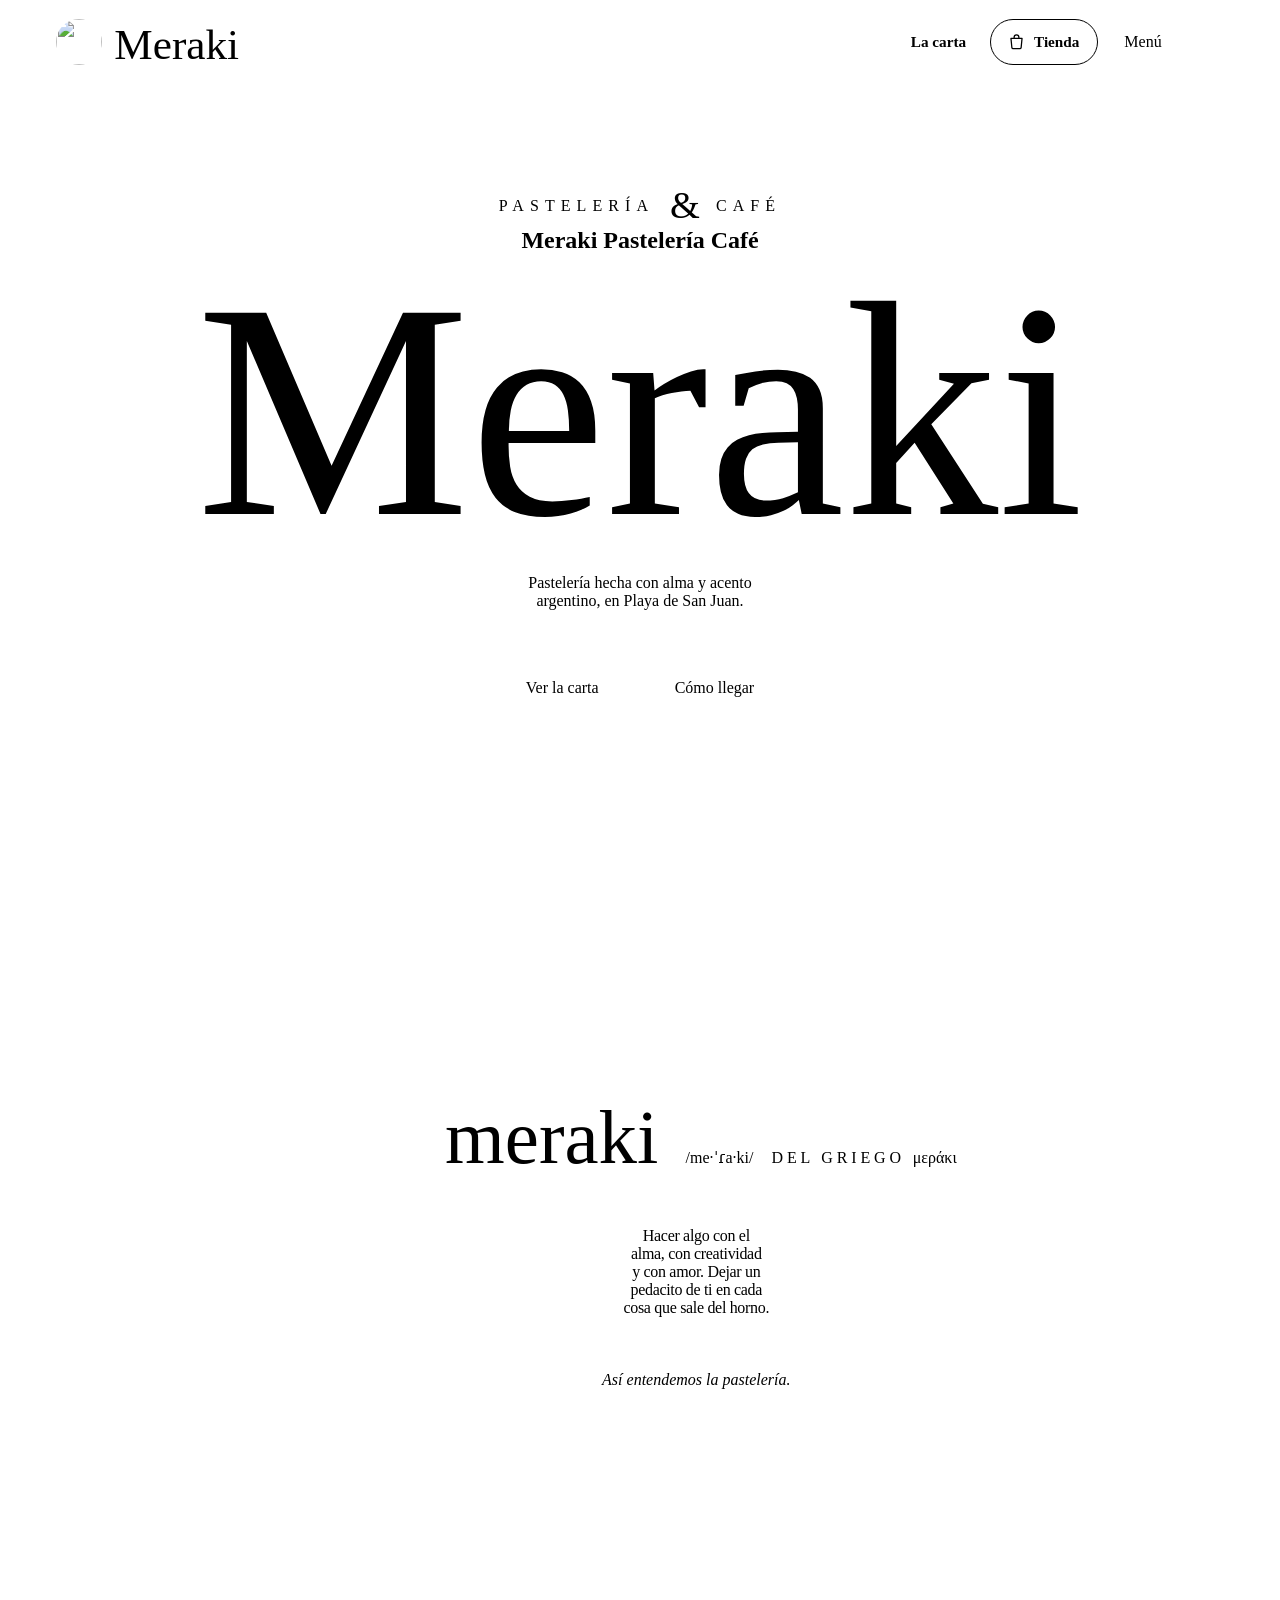
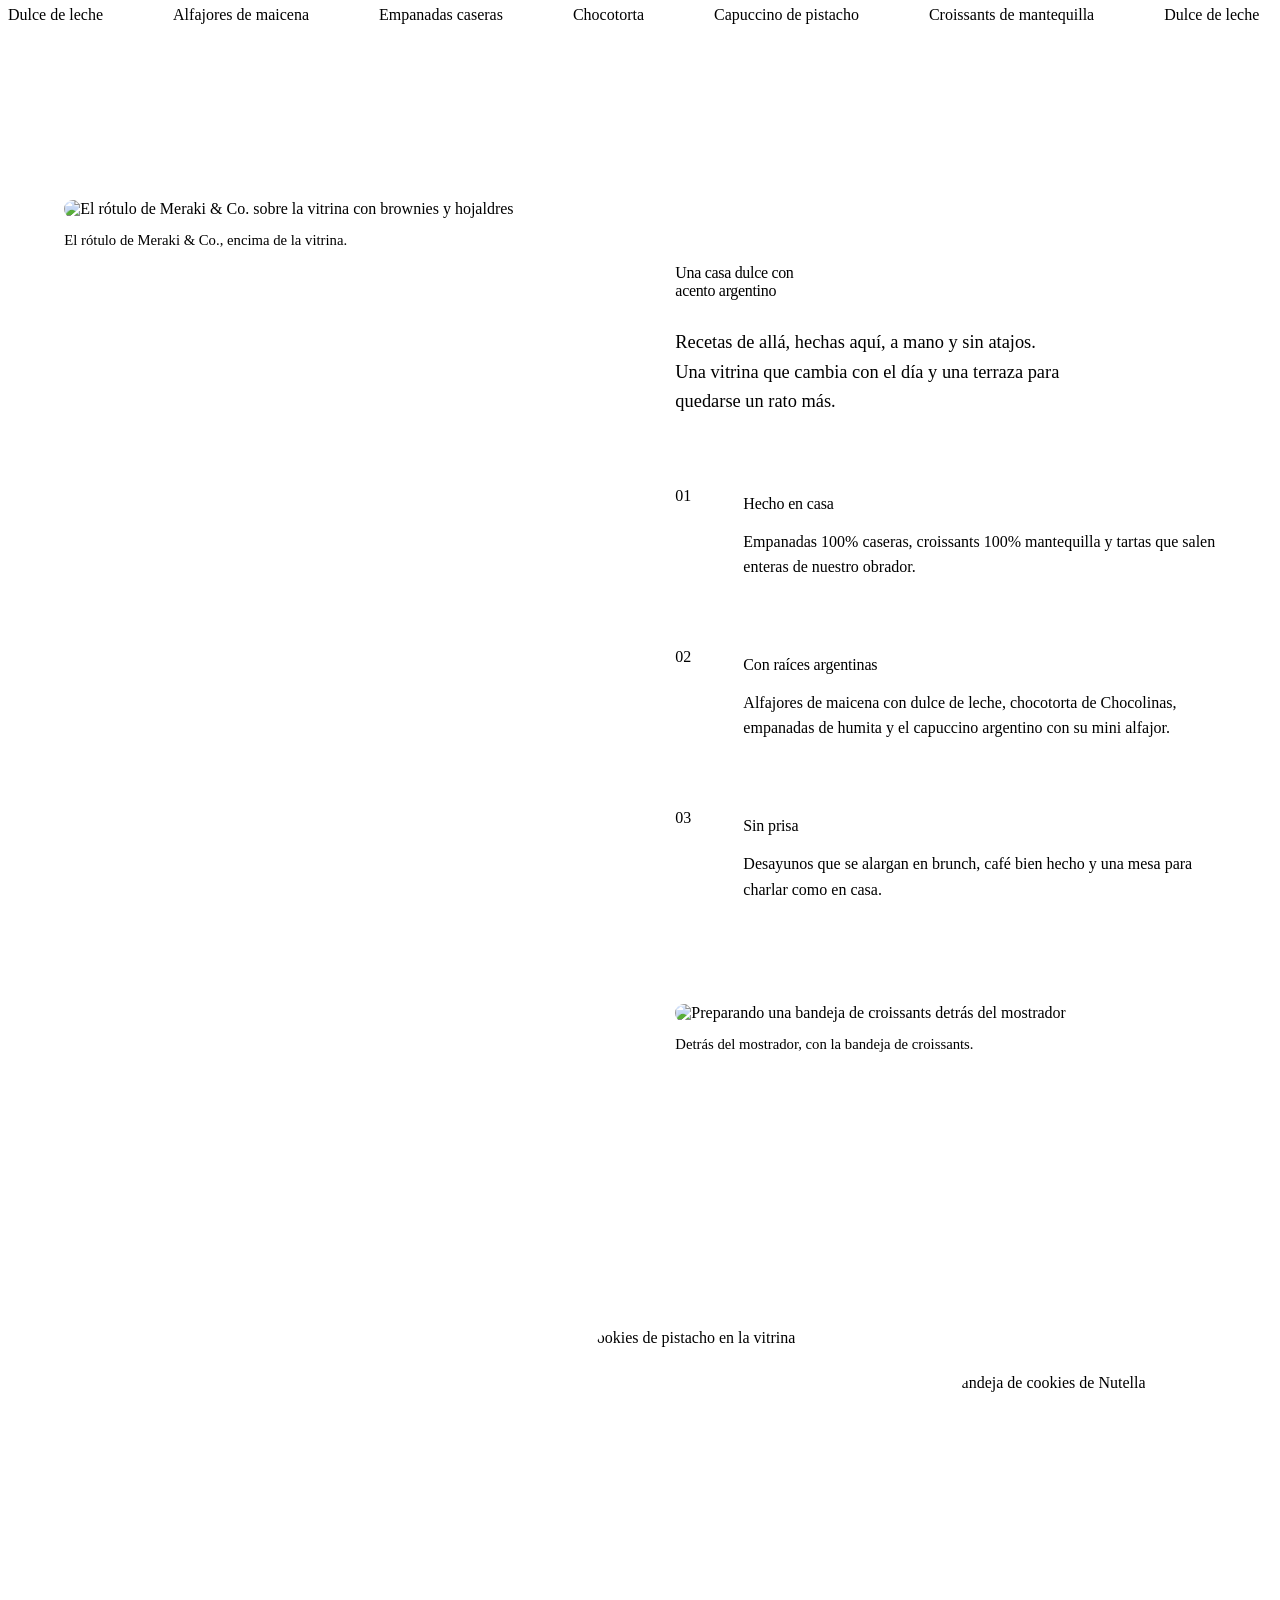
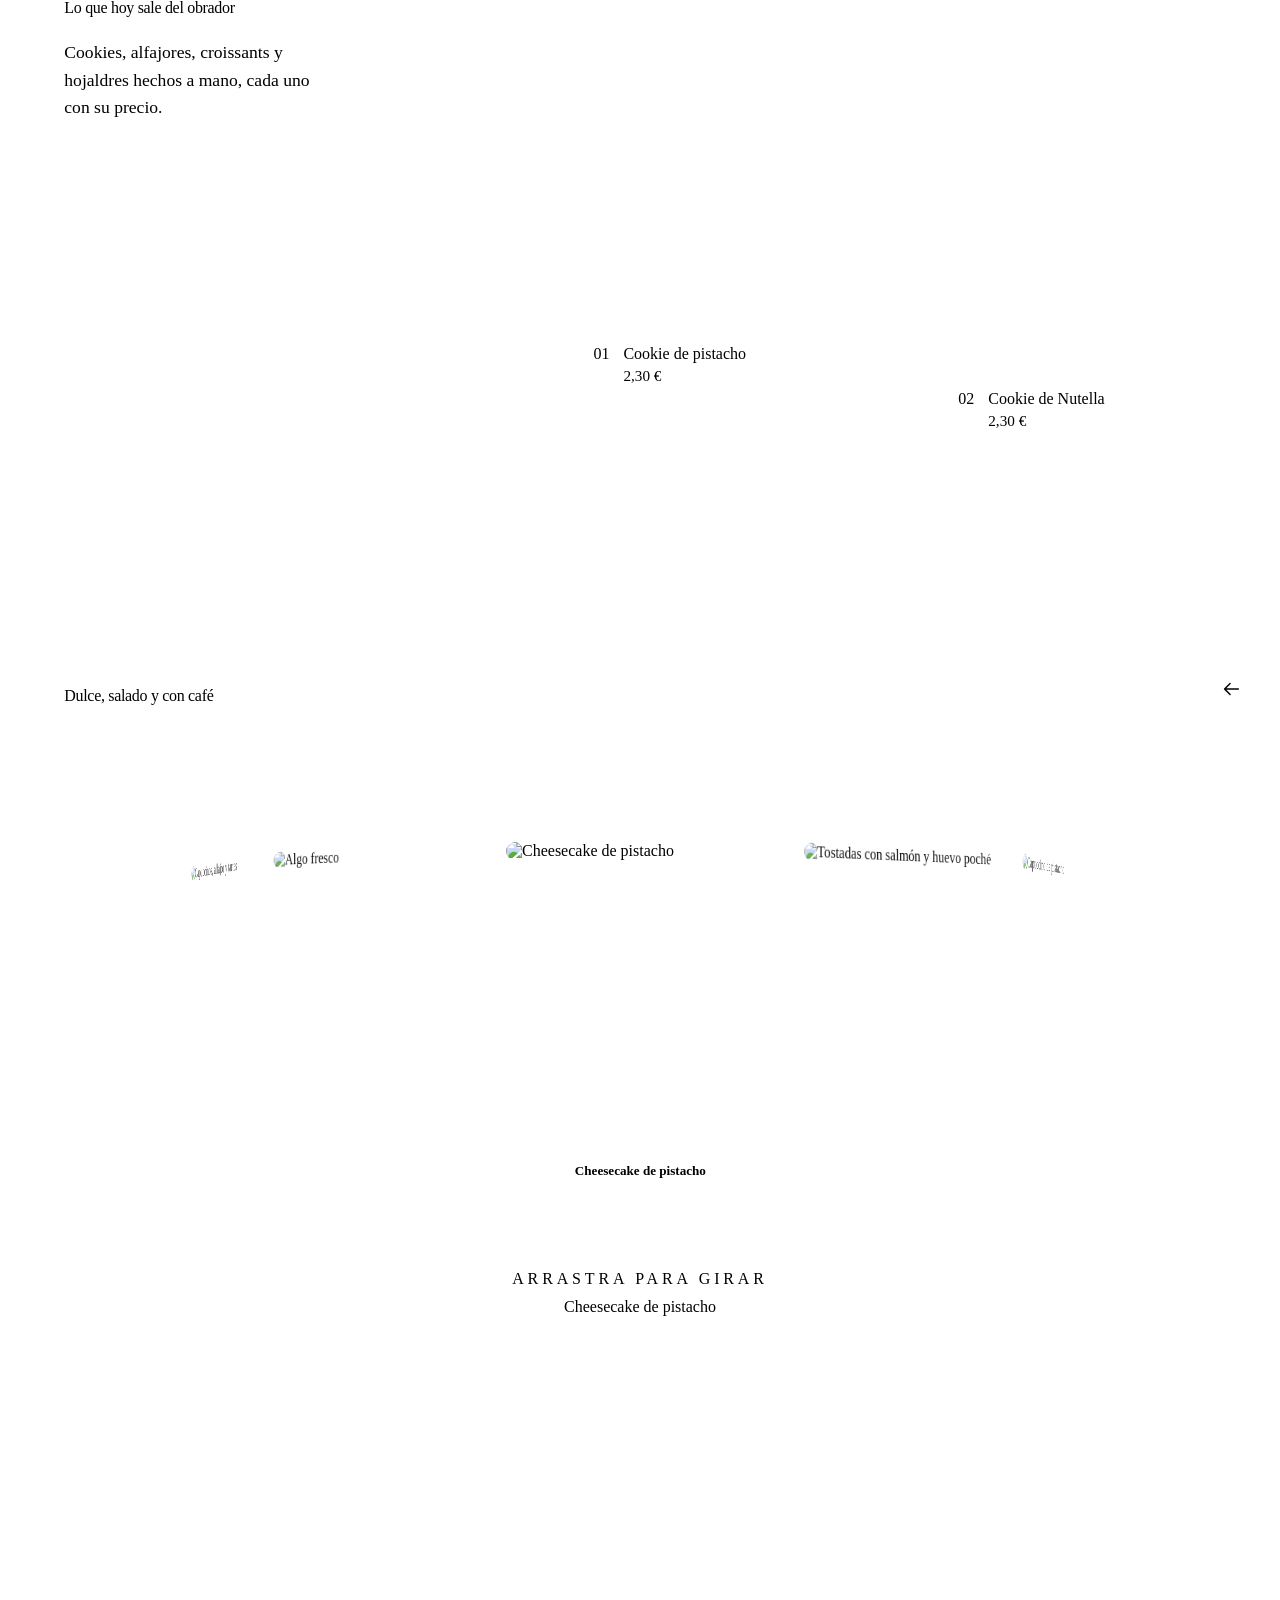
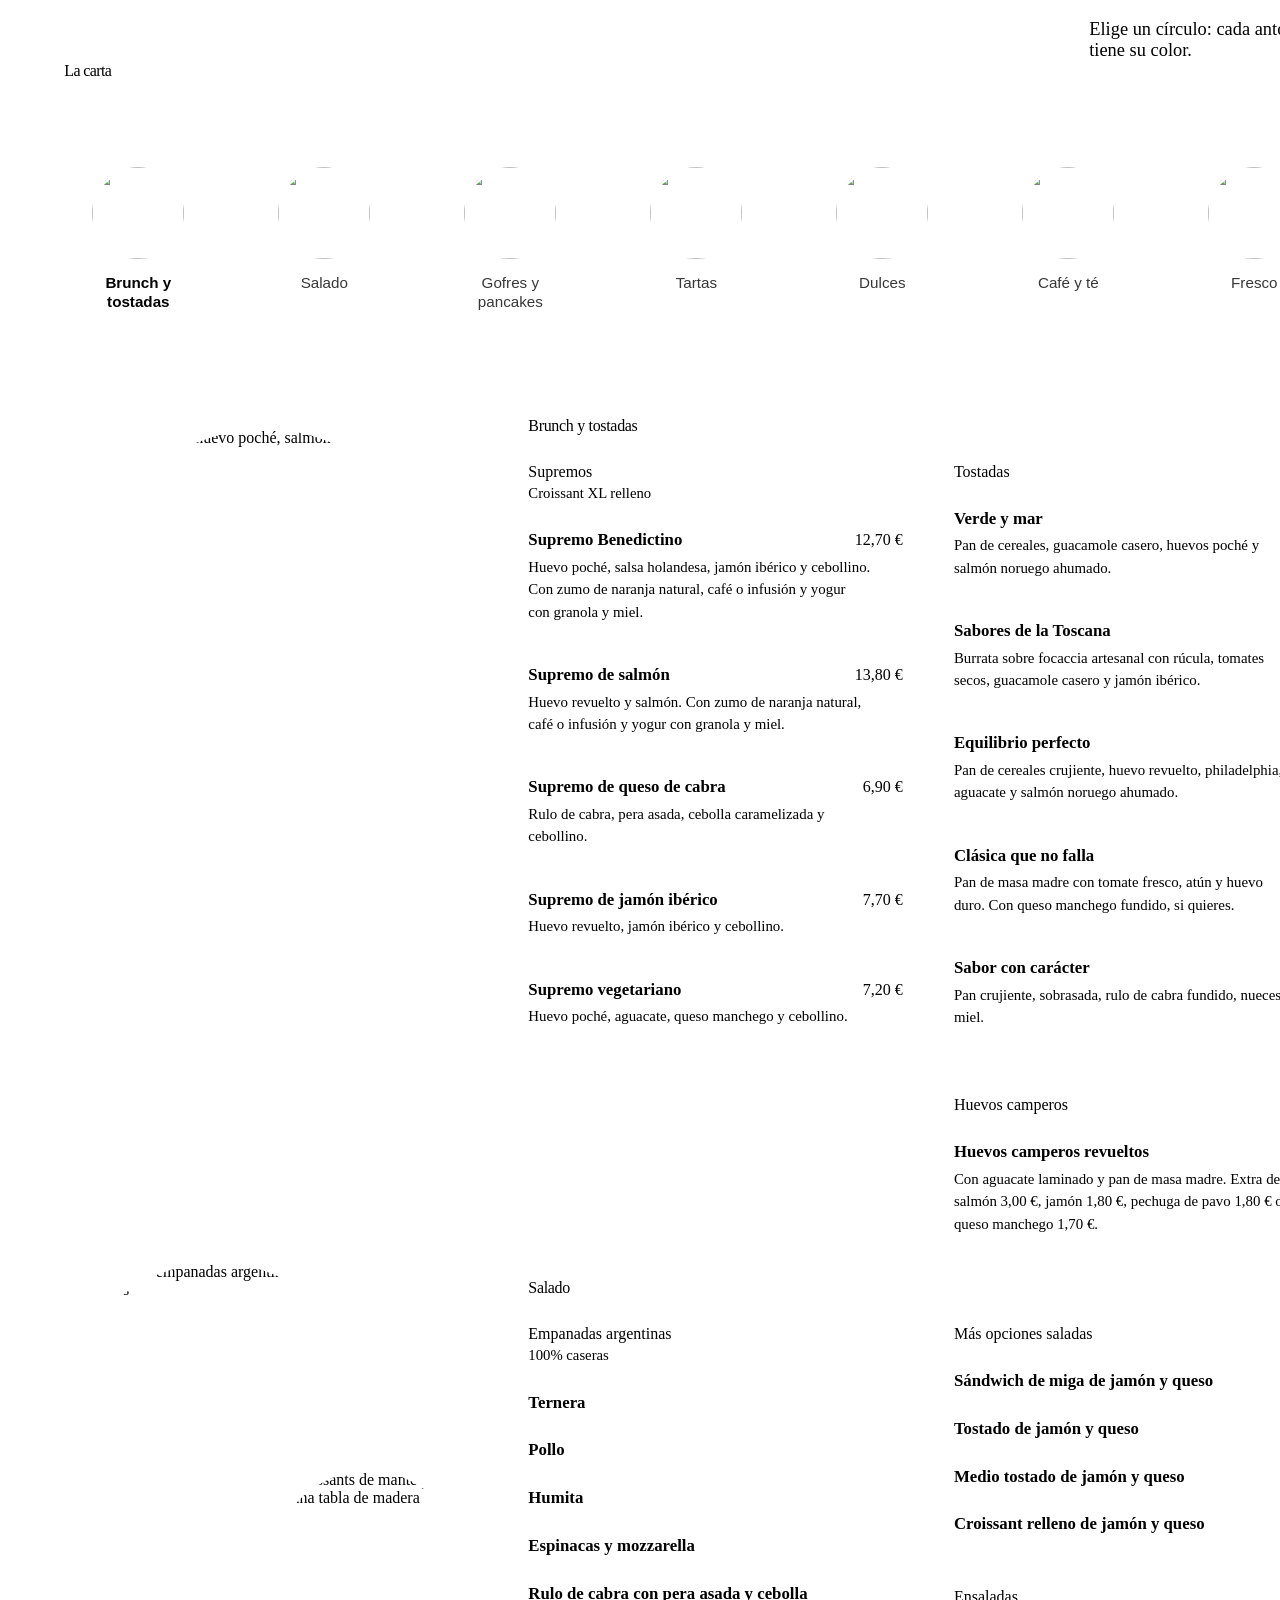
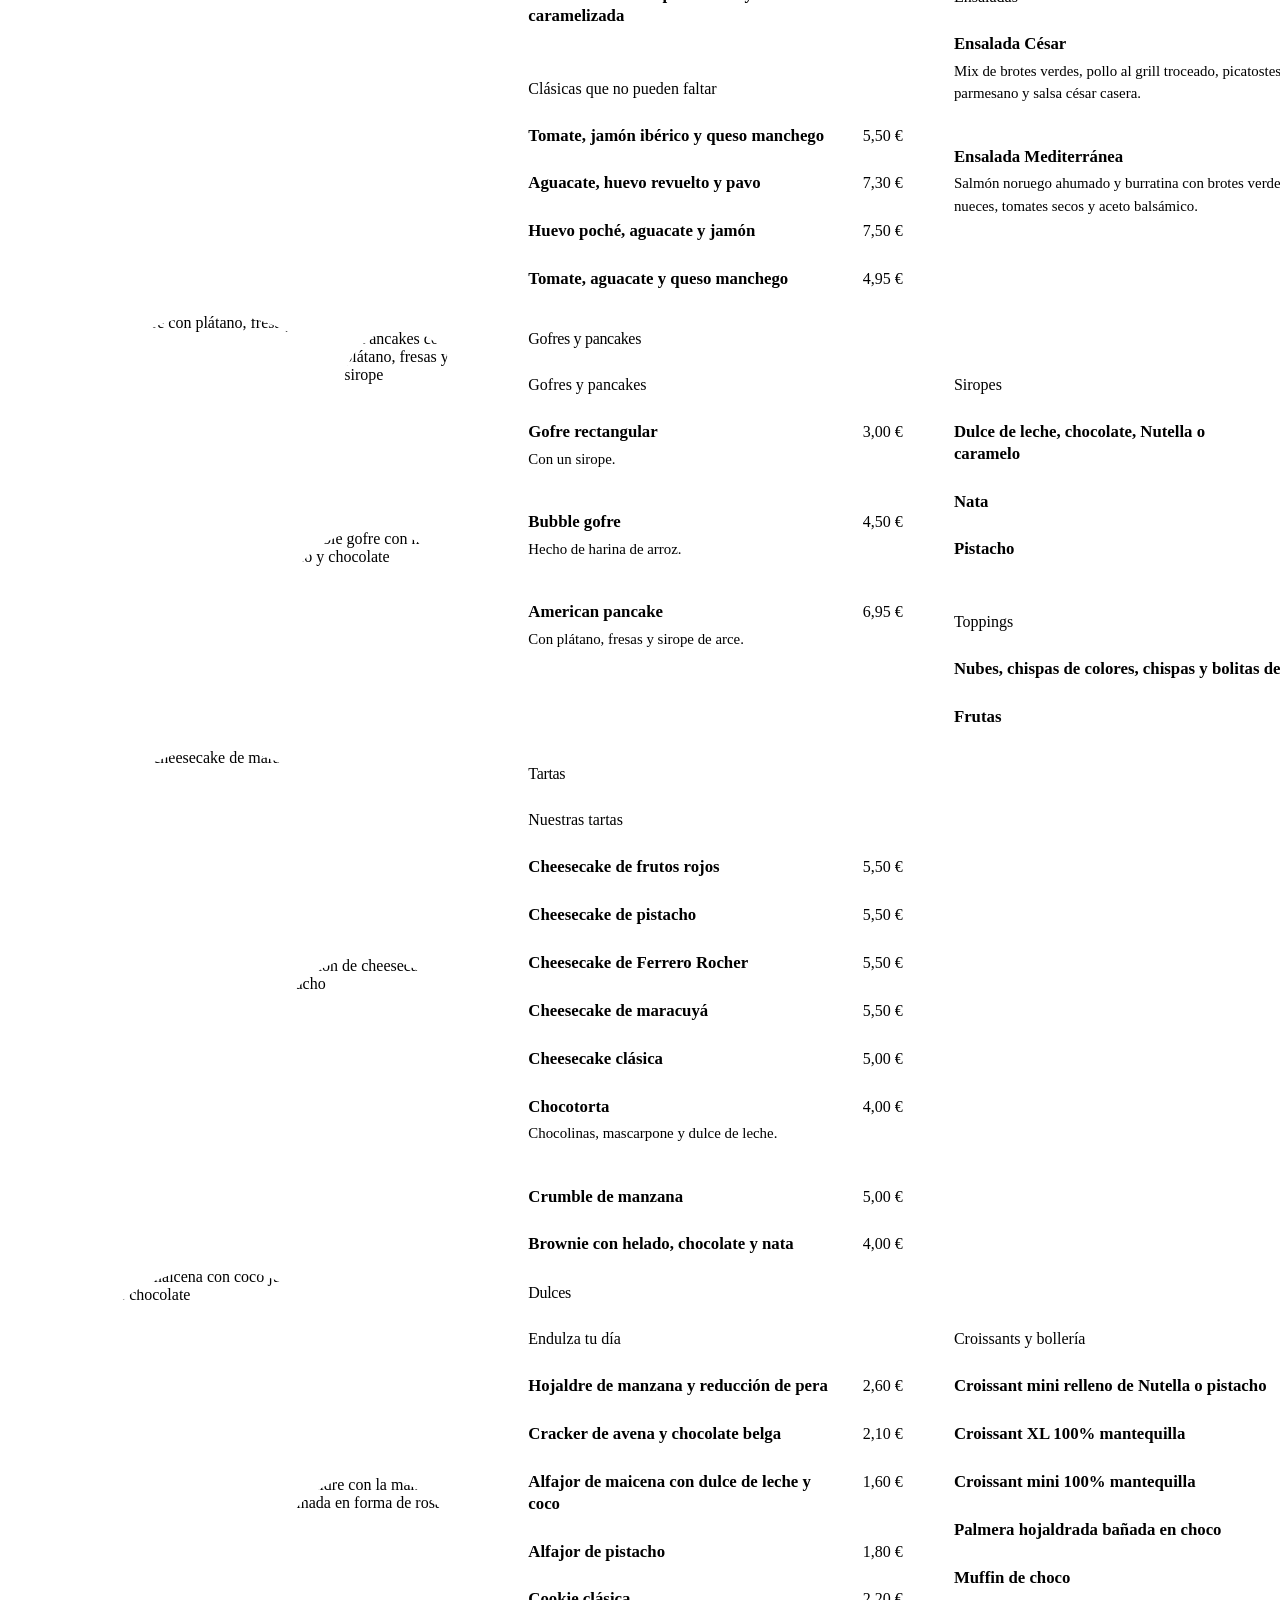
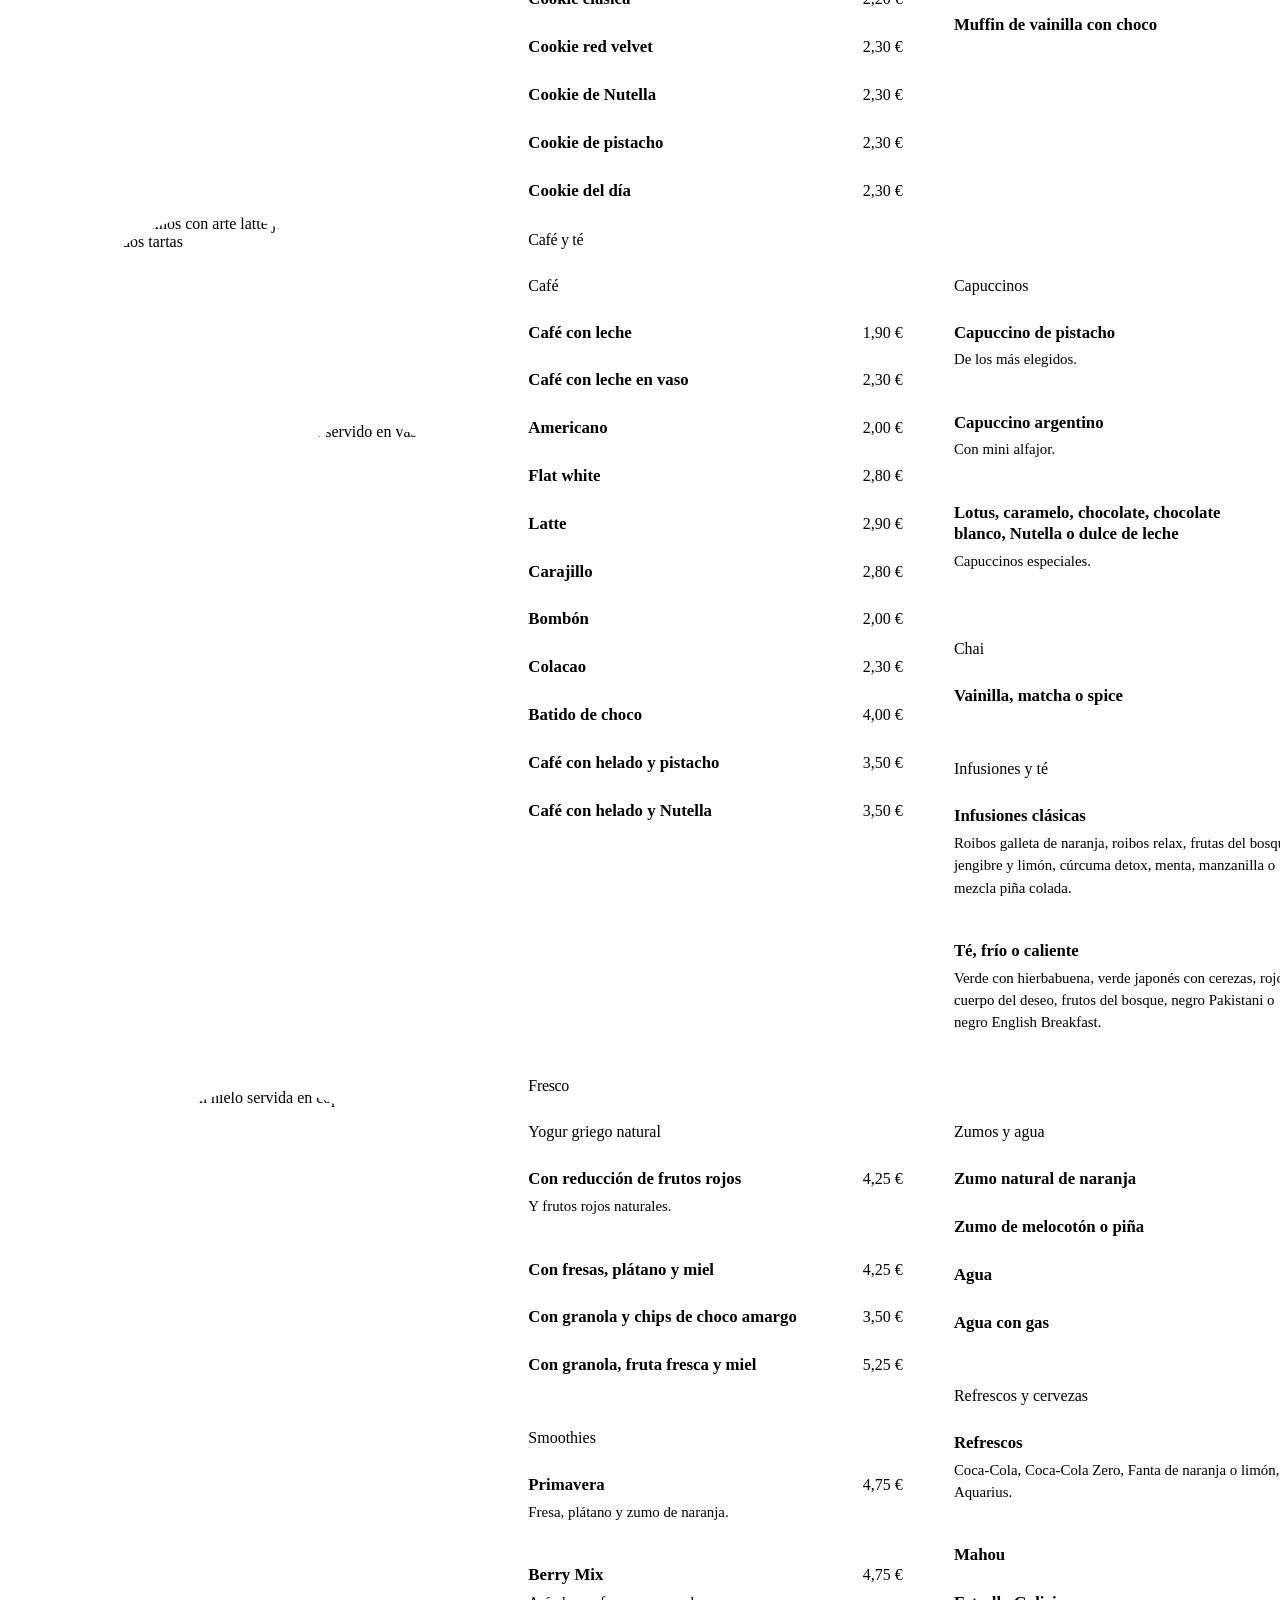
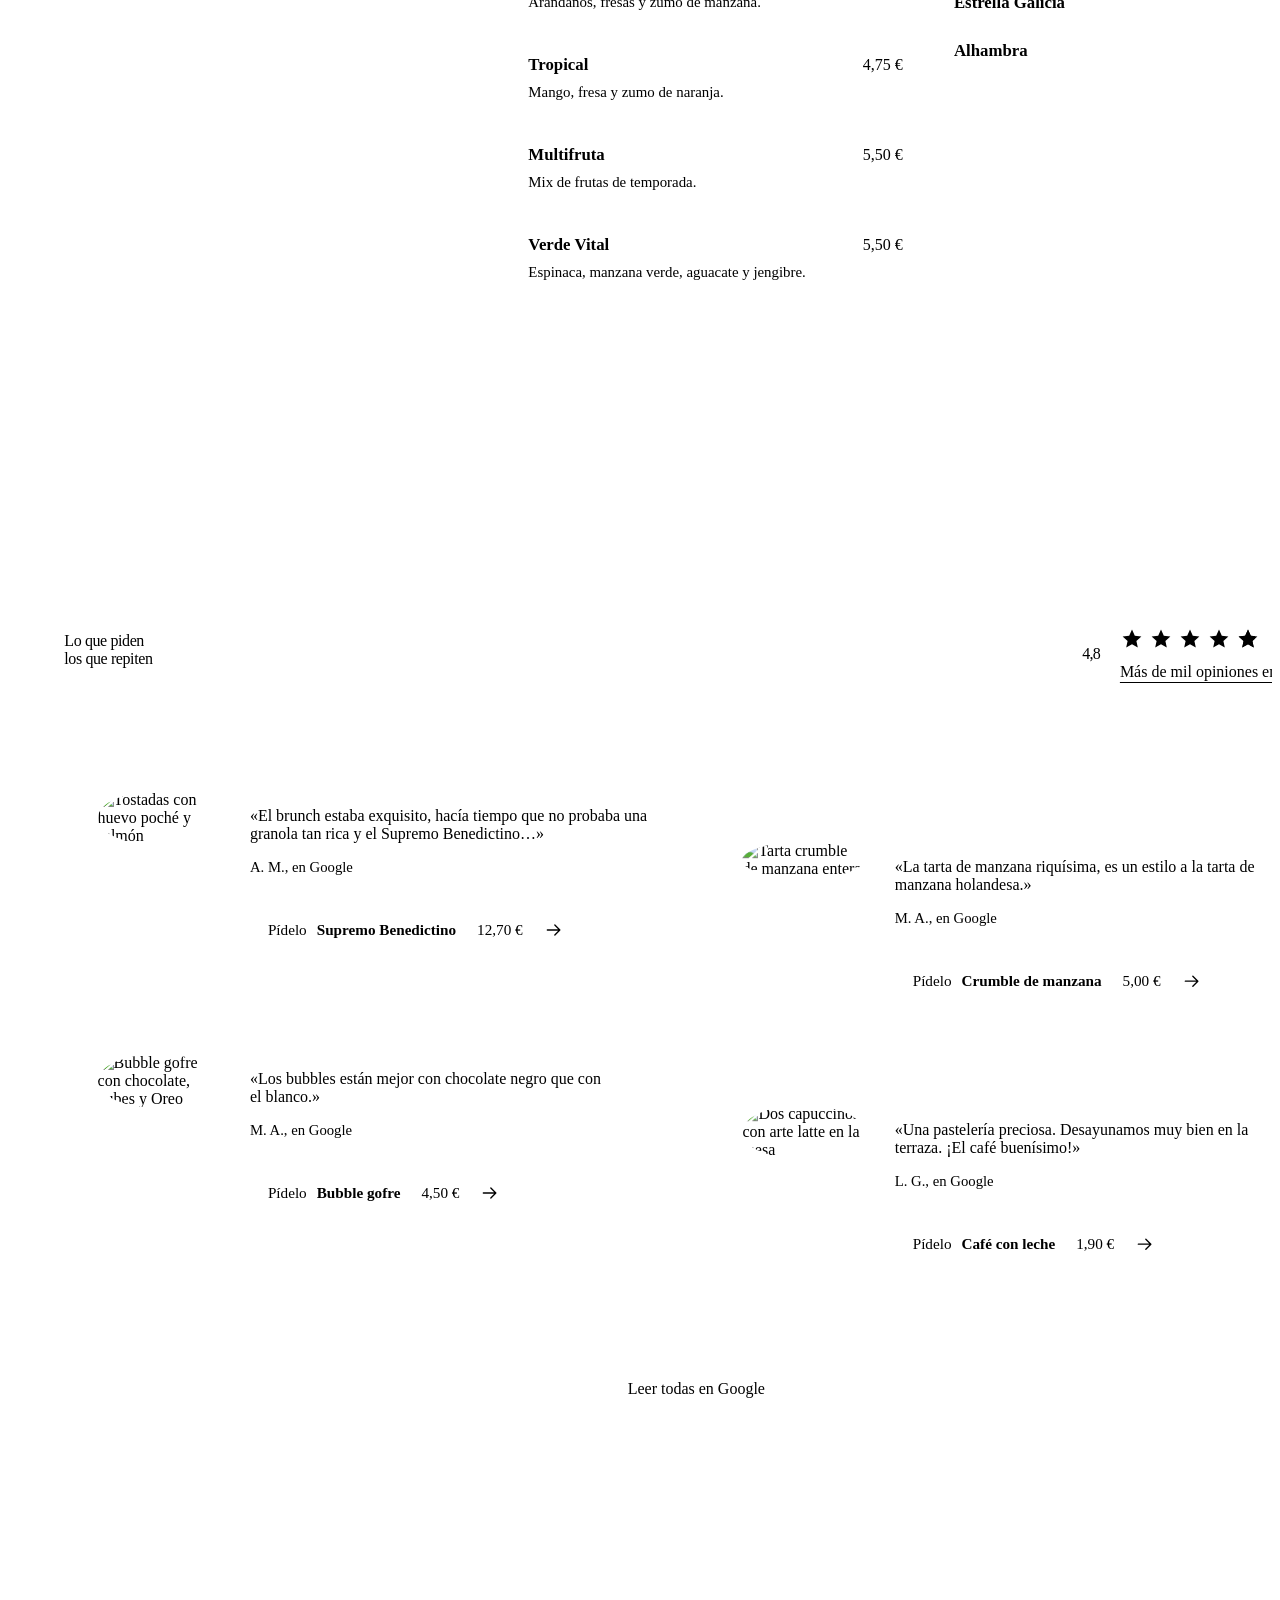
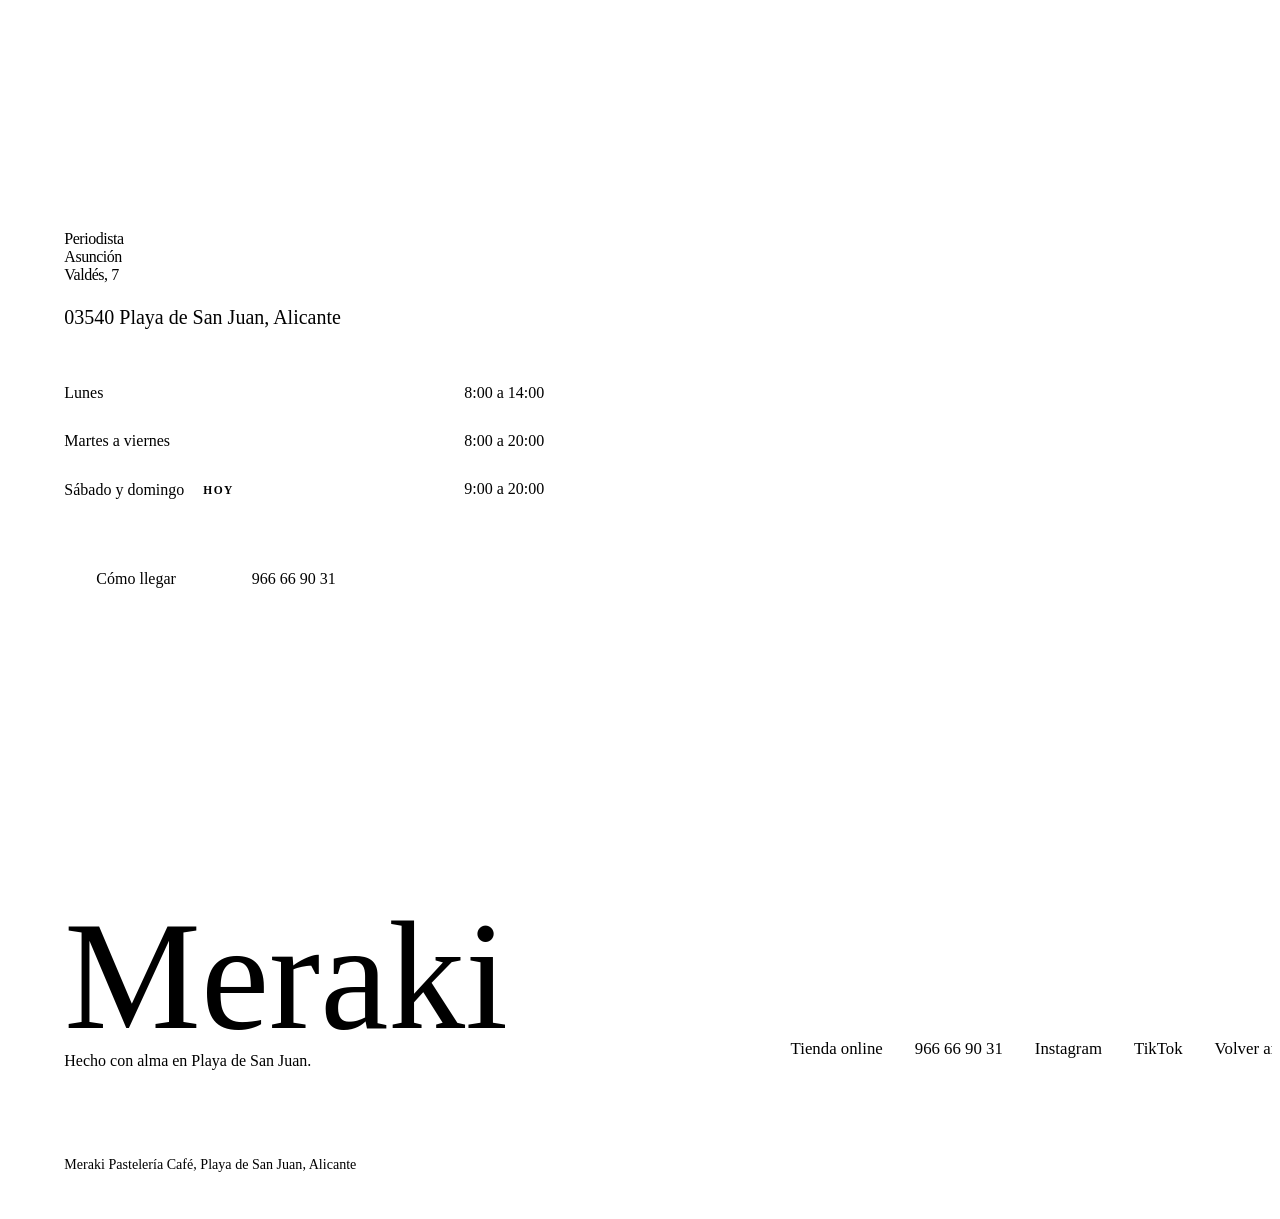
==== index.html @ a9e121ac "Más esencia Meraki y tienda online en página aparte - Portada: nueva sección "Qué es Meraki" con la " ====
<!doctype html>
<html lang="es">
<head>
<meta charset="utf-8">
<meta name="viewport" content="width=device-width, initial-scale=1">
<title>Meraki Pastelería Café | Brunch, tartas y alfajores en Playa de San Juan, Alicante</title>
<meta name="description" content="Pastelería y café en Playa de San Juan, Alicante. Brunch, tostadas, tartas, alfajores, empanadas argentinas caseras y capuccino de pistacho. Carrer Periodista Asunción Valdés, 7.">
<meta name="robots" content="noindex, nofollow">
<meta name="theme-color" content="#4a3428">
<meta property="og:title" content="Meraki Pastelería Café">
<meta property="og:description" content="Brunch, tartas y alfajores en Playa de San Juan, Alicante.">
<meta property="og:type" content="website">
<meta property="og:image" content="assets/img/v-local.webp">
<link rel="icon" type="image/png" href="assets/img/favicon.png">
<link rel="apple-touch-icon" href="assets/img/apple-touch-icon.png">
<link rel="preload" href="assets/fonts/besley.woff2" as="font" type="font/woff2" crossorigin>
<link rel="preload" href="assets/fonts/delafield.woff2" as="font" type="font/woff2" crossorigin>
<link rel="preload" href="assets/fonts/figtree.woff2" as="font" type="font/woff2" crossorigin>
<link rel="stylesheet" href="assets/css/style.css">
<script>document.documentElement.classList.add("js");setTimeout(function(){document.documentElement.classList.add("is-ready")},3000)</script>
<script type="application/ld+json">{"@context": "https://schema.org", "@type": "CafeOrCoffeeShop", "name": "Meraki Pastelería Café", "servesCuisine": ["Pastelería", "Brunch", "Café", "Empanadas argentinas"], "telephone": "+34966669031", "url": "https://www.instagram.com/merakipasteleriacafe/", "address": {"@type": "PostalAddress", "streetAddress": "Carrer Periodista Asunción Valdés, 7", "postalCode": "03540", "addressLocality": "Alicante", "addressRegion": "Alicante", "addressCountry": "ES"}, "openingHoursSpecification": [{"@type": "OpeningHoursSpecification", "dayOfWeek": "Monday", "opens": "08:00", "closes": "14:00"}, {"@type": "OpeningHoursSpecification", "dayOfWeek": ["Tuesday", "Wednesday", "Thursday", "Friday"], "opens": "08:00", "closes": "20:00"}, {"@type": "OpeningHoursSpecification", "dayOfWeek": ["Saturday", "Sunday"], "opens": "09:00", "closes": "20:00"}], "sameAs": ["https://www.instagram.com/merakipasteleriacafe/", "https://www.tiktok.com/@merakipasteleriacafe"]}</script>
</head>
<body>
<svg width="0" height="0" style="position:absolute" aria-hidden="true" focusable="false"><symbol id="rings" viewBox="0 0 600 600"><path d="M525.9 474.0 C500.9 506.3 463.8 535.2 426.8 552.6 C389.7 570.0 344.5 578.5 303.8 578.5 C263.1 578.4 219.6 568.8 182.5 552.5 C145.4 536.3 108.4 511.1 81.3 481.1 C54.2 451.1 30.7 411.4 19.8 372.4 C8.9 333.3 7.5 286.6 16.0 246.9 C24.5 207.2 45.2 165.8 70.6 133.9 C96.0 102.1 131.9 73.9 168.5 55.8 C205.1 37.8 249.4 26.5 290.1 25.6 C330.9 24.7 375.9 33.6 413.0 50.2 C450.0 66.8 486.2 94.4 512.5 125.1 C538.7 155.8 559.8 195.6 570.5 234.6 C581.2 273.5 584.1 318.9 576.7 358.8 C569.2 398.7 550.9 441.7 525.9 474.0" vector-effect="non-scaling-stroke"/><path d="M224.4 570.3 C184.4 558.6 143.8 537.0 112.6 509.9 C81.4 482.9 53.4 446.0 37.1 408.3 C20.8 370.6 12.6 324.8 14.6 283.8 C16.7 242.7 29.5 198.1 49.4 161.8 C69.3 125.4 100.0 90.0 134.0 65.6 C168.0 41.2 211.9 22.3 253.3 15.4 C294.8 8.6 342.6 12.3 382.5 24.5 C422.4 36.7 462.3 61.0 492.7 88.8 C523.2 116.6 549.0 153.6 565.4 191.2 C581.7 228.8 591.7 273.1 590.7 314.2 C589.8 355.3 579.3 401.3 559.7 437.9 C540.1 474.6 507.9 510.5 473.3 534.2 C438.7 557.9 393.7 574.1 352.2 580.1 C310.7 586.1 264.3 582.0 224.4 570.3" vector-effect="non-scaling-stroke"/><path d="M3.2 328.2 C-1.5 286.2 4.1 237.7 19.3 198.2 C34.6 158.6 63.2 119.2 94.8 90.9 C126.5 62.6 168.7 40.8 209.2 28.6 C249.8 16.4 296.1 12.5 338.1 17.5 C380.1 22.5 425.2 36.5 461.4 58.6 C497.6 80.6 532.9 113.7 555.5 149.6 C578.1 185.5 593.2 231.6 596.8 273.8 C600.4 315.9 592.6 363.2 577.2 402.5 C561.7 441.9 534.9 481.0 504.0 509.9 C473.1 538.9 432.1 563.3 391.7 576.2 C351.3 589.1 303.5 593.1 261.5 587.5 C219.5 581.8 175.1 564.9 139.5 542.1 C103.9 519.2 70.4 486.1 47.7 450.5 C25.0 414.8 7.9 370.3 3.2 328.2" vector-effect="non-scaling-stroke"/></symbol><symbol id="star" viewBox="0 0 24 24"><path d="M12 2.6l2.8 6.1 6.6.7-5 4.5 1.4 6.6L12 17.2l-5.8 3.3 1.4-6.6-5-4.5 6.6-.7z"/></symbol><symbol id="arrow" viewBox="0 0 24 24"><path d="M4 12h15m-6-6 6 6-6 6" fill="none" stroke="currentColor" stroke-width="1.6" stroke-linecap="round" stroke-linejoin="round"/></symbol><symbol id="bag" viewBox="0 0 24 24"><path d="M5 8h14l-1.2 12.2a1 1 0 0 1-1 .8H7.2a1 1 0 0 1-1-.8zM9 8V6.5a3 3 0 0 1 6 0V8" fill="none" stroke="currentColor" stroke-width="1.6" stroke-linecap="round" stroke-linejoin="round"/></symbol><symbol id="heart" viewBox="0 0 24 24"><path d="M12 20s-7.5-4.4-7.5-10A4.3 4.3 0 0 1 12 7.4 4.3 4.3 0 0 1 19.5 10c0 5.6-7.5 10-7.5 10z" fill="none" stroke="currentColor" stroke-width="1.5" stroke-linejoin="round"/></symbol></svg>
<a class="skip" href="#carta">Saltar a la carta</a>

<header class="nav" id="nav">
  <div class="nav__bar">
    <a class="brand" href="#top" aria-label="Meraki Pastelería Café, inicio">
      <img class="brand__disc" src="assets/img/logo.png" width="360" height="360" alt="">
      <span class="brand__name">Meraki</span>
    </a>
    <div class="nav__right">
      <a class="nav__link" href="#carta">La carta</a>
      <a class="nav__pill nav__shop" href="tienda.html"><svg aria-hidden="true"><use href="#bag"/></svg><span>Tienda</span><span class="nav__count" data-cart-count hidden></span></a>
      <button class="burger" type="button" aria-expanded="false" aria-controls="menu">
        <span class="burger__label">Menú</span>
        <span class="burger__lines" aria-hidden="true"><i></i><i></i></span>
      </button>
    </div>
  </div>
</header>

<div class="menu" id="menu" aria-hidden="true">
  <div class="menu__inner">
    <nav class="menu__nav" aria-label="Principal"><ul><li><a href="#top"><span>Inicio</span></a></li><li><a href="#meraki"><span>Qué es Meraki</span></a></li><li><a href="#vitrina"><span>La vitrina</span></a></li><li><a href="#carta"><span>La carta</span></a></li><li><a href="#opiniones"><span>Opiniones</span></a></li><li><a href="#visitanos"><span>Visítanos</span></a></li><li class="menu__shop"><a href="tienda.html"><span>Tienda online</span></a></li></ul></nav>
    <aside class="menu__side">
      <div class="menu__block"><p class="menu__k">Dónde</p><p>Carrer Periodista Asunción Valdés, 7<br>03540 Playa de San Juan, Alicante</p></div>
      <div class="menu__block"><p class="menu__k">Horario</p><p>Lunes de 8:00 a 14:00<br>Martes a viernes de 8:00 a 20:00<br>Sábado y domingo de 9:00 a 20:00</p></div>
      <div class="menu__block menu__social"><a href="tel:+34966669031">966 66 90 31</a><a href="https://www.instagram.com/merakipasteleriacafe/" target="_blank" rel="noopener">Instagram</a><a href="https://www.tiktok.com/@merakipasteleriacafe" target="_blank" rel="noopener">TikTok</a></div>
    </aside>
    <img class="menu__logo" src="assets/img/logo.png" width="360" height="360" alt="" loading="lazy">
  </div>
</div>

<main id="top">
<!-- ============ HERO ============ -->
<section class="hero" aria-label="Portada">
  <div class="hero__media" aria-hidden="true">
    <div class="hero__panel hp-a"><video muted loop playsinline preload="none" poster="assets/img/poster-hero-a.webp" data-src="assets/video/hero-a.mp4"></video></div>
    <div class="hero__panel hp-b"><video muted loop playsinline preload="none" poster="assets/img/poster-hero-b.webp" data-src="assets/video/hero-b.mp4" data-mobile="assets/video/hero-full.mp4"></video></div>
    <div class="hero__panel hp-c"><video muted loop playsinline preload="none" poster="assets/img/poster-hero-c.webp" data-src="assets/video/hero-c.mp4"></video></div>
  </div>
  <div class="hero__shade" aria-hidden="true"></div>
  <div class="hero__content">
    <p class="hero__kicker"><span>Pastelería</span><span class="amp">&amp;</span><span>Café</span></p>
    <h1 class="hero__word"><span class="visually-hidden">Meraki Pastelería Café</span><span class="hero__script" aria-hidden="true">Meraki</span></h1>
    <p class="hero__lead">Pastelería hecha con alma y acento argentino, en Playa de San Juan.</p>
    <div class="hero__actions">
      <a class="btn btn--light" href="#carta"><span>Ver la carta</span></a>
      <a class="btn btn--ghost" href="https://www.google.com/maps/search/?api=1&query=Meraki+Pastelería+Café+Carrer+Periodista+Asunción+Valdés+7+Alicante" target="_blank" rel="noopener"><span>Cómo llegar</span></a>
    </div>
  </div>
</section>

<!-- ============ QUÉ ES MERAKI ============ -->
<section class="meraki" id="meraki">
  <div class="wrap meraki__in">
    <p class="meraki__def rv"><span class="meraki__word">meraki</span><span class="meraki__ph">/me·ˈɾa·ki/</span><span class="meraki__origin">del griego <span lang="el">μεράκι</span></span></p>
    <p class="meraki__quote" data-words>Hacer algo con el alma, con creatividad y con amor. Dejar un pedacito de ti en cada cosa que sale del horno.</p>
    <p class="meraki__sign rv">Así entendemos la pastelería.</p>
  </div>
  <svg class="rings meraki__rings spin-slow" viewBox="0 0 600 600" aria-hidden="true" focusable="false"><use href="#rings"/></svg>
</section>

<!-- ============ MARQUESINA ============ -->
<div class="marquee" aria-hidden="true">
  <div class="marquee__track">
    <span>Dulce de leche</span><i></i><span>Alfajores de maicena</span><i></i><span>Empanadas caseras</span><i></i><span>Chocotorta</span><i></i><span>Capuccino de pistacho</span><i></i><span>Croissants de mantequilla</span><i></i>
    <span>Dulce de leche</span><i></i><span>Alfajores de maicena</span><i></i><span>Empanadas caseras</span><i></i><span>Chocotorta</span><i></i><span>Capuccino de pistacho</span><i></i><span>Croissants de mantequilla</span><i></i>
  </div>
</div>

<!-- ============ EL LOCAL ============ -->
<section class="local" id="local">
  <div class="wrap local__grid">
    <figure class="local__main rv">
      <img src="assets/img/v-local.webp" width="720" height="1280" alt="El rótulo de Meraki &amp; Co. sobre la vitrina con brownies y hojaldres" loading="lazy" decoding="async" style="object-position:50% 0%">
      <figcaption>El rótulo de Meraki &amp; Co., encima de la vitrina.</figcaption>
    </figure>
    <div class="local__text">
      <h2 class="local__title">Una casa dulce con acento argentino</h2>
      <p class="local__p rv">Recetas de allá, hechas aquí, a mano y sin atajos. Una vitrina que cambia con el día y una terraza para quedarse un rato más.</p>
      <ol class="pillars">
        <li class="pillar rv"><span class="pillar__n">01</span><div><h3 class="pillar__t">Hecho en casa</h3><p>Empanadas 100% caseras, croissants 100% mantequilla y tartas que salen enteras de nuestro obrador.</p></div></li>
        <li class="pillar rv"><span class="pillar__n">02</span><div><h3 class="pillar__t">Con raíces argentinas</h3><p>Alfajores de maicena con dulce de leche, chocotorta de Chocolinas, empanadas de humita y el capuccino argentino con su mini alfajor.</p></div></li>
        <li class="pillar rv"><span class="pillar__n">03</span><div><h3 class="pillar__t">Sin prisa</h3><p>Desayunos que se alargan en brunch, café bien hecho y una mesa para charlar como en casa.</p></div></li>
      </ol>
      <figure class="local__side rv">
        <img src="assets/img/v-barista.webp" width="720" height="1280" alt="Preparando una bandeja de croissants detrás del mostrador" loading="lazy" decoding="async" style="object-position:50% 30%">
        <figcaption>Detrás del mostrador, con la bandeja de croissants.</figcaption>
      </figure>
    </div>
  </div>
</section>

<!-- ============ VITRINA ============ -->
<section class="vitrina" id="vitrina">
  <div class="vitrina__pin">
    <div class="vitrina__track">
      <div class="vitrina__intro">
        <h2 class="vitrina__title">Lo que hoy sale del obrador</h2>
        <p class="vitrina__hint">Cookies, alfajores, croissants y hojaldres hechos a mano, cada uno con su precio.</p>
      </div>
      <ul class="vitrina__list"><li class="vcard"><figure><div class="vcard__img"><img src="assets/img/v-pistacho.webp" width="720" height="1280" alt="Cookies de pistacho en la vitrina" loading="lazy" decoding="async" style="object-position:50% 50%"></div><figcaption><span class="vcard__n">01</span><span class="vcard__name">Cookie de pistacho</span><span class="vcard__price">2,30 €</span></figcaption></figure></li><li class="vcard"><figure><div class="vcard__img"><img src="assets/img/v-nutella.webp" width="720" height="1280" alt="Bandeja de cookies de Nutella" loading="lazy" decoding="async" style="object-position:50% 50%"></div><figcaption><span class="vcard__n">02</span><span class="vcard__name">Cookie de Nutella</span><span class="vcard__price">2,30 €</span></figcaption></figure></li><li class="vcard"><figure><div class="vcard__img"><img src="assets/img/v-redvelvet.webp" width="720" height="1280" alt="Cookies red velvet con crema" loading="lazy" decoding="async" style="object-position:50% 50%"></div><figcaption><span class="vcard__n">03</span><span class="vcard__name">Cookie red velvet</span><span class="vcard__price">2,30 €</span></figcaption></figure></li><li class="vcard"><figure><div class="vcard__img"><img src="assets/img/v-alfajores.webp" width="720" height="1280" alt="Alfajores con coco bajo una campana de cristal" loading="lazy" decoding="async" style="object-position:50% 50%"></div><figcaption><span class="vcard__n">04</span><span class="vcard__name">Alfajor de maicena y coco</span><span class="vcard__price">1,60 €</span></figcaption></figure></li><li class="vcard"><figure><div class="vcard__img"><img src="assets/img/v-croissants.webp" width="720" height="1280" alt="Croissants con crema de pistacho sobre una tabla" loading="lazy" decoding="async" style="object-position:50% 50%"></div><figcaption><span class="vcard__n">05</span><span class="vcard__name">Croissants con pistacho</span><span class="vcard__price">desde 1,30 €</span></figcaption></figure></li><li class="vcard"><figure><div class="vcard__img"><img src="assets/img/v-empanadas.webp" width="720" height="1280" alt="Empanadas argentinas recién horneadas" loading="lazy" decoding="async" style="object-position:50% 50%"></div><figcaption><span class="vcard__n">06</span><span class="vcard__name">Empanadas argentinas</span><span class="vcard__price">100% caseras</span></figcaption></figure></li><li class="vcard"><figure><div class="vcard__img"><img src="assets/img/v-crumble.webp" width="720" height="1280" alt="Tarta crumble de manzana entera" loading="lazy" decoding="async" style="object-position:50% 50%"></div><figcaption><span class="vcard__n">07</span><span class="vcard__name">Crumble de manzana</span><span class="vcard__price">5,00 €</span></figcaption></figure></li><li class="vcard"><figure><div class="vcard__img"><img src="assets/img/v-rosas.webp" width="720" height="1280" alt="Hojaldres con la manzana en forma de rosa y azúcar glas" loading="lazy" decoding="async" style="object-position:50% 80%"></div><figcaption><span class="vcard__n">08</span><span class="vcard__name">Hojaldre de manzana</span><span class="vcard__price">2,60 €</span></figcaption></figure></li></ul>
      <div class="vitrina__end">
        <a class="roundlink" href="#carta"><span>Ver la carta completa</span><svg aria-hidden="true"><use href="#arrow"/></svg></a>
      </div>
    </div>
  </div>
  <div class="vitrina__bar" aria-hidden="true"><i></i></div>
</section>

<!-- ============ CARRUSEL 3D ============ -->
<section class="mesa" id="mesa" aria-roledescription="carrusel" aria-label="Fotos de la mesa">
  <div class="wrap mesa__head">
    <div>
      <h2 class="h2">Dulce, salado y con café</h2>
    </div>
    <div class="mesa__ctrl">
      <button class="cbtn cbtn--prev" type="button" data-dir="-1" aria-label="Foto anterior"><svg aria-hidden="true"><use href="#arrow"/></svg></button>
      <button class="cbtn" type="button" data-dir="1" aria-label="Foto siguiente"><svg aria-hidden="true"><use href="#arrow"/></svg></button>
    </div>
  </div>
  <div class="c3d" tabindex="0" aria-label="Arrastra o usa las flechas para girar">
    <div class="c3d__tilt"><ul class="c3d__ring"><li class="c3d__card" data-name="Cheesecake de pistacho"><img src="assets/img/cheesecake-pistacho.webp" width="382" height="510" alt="Cheesecake de pistacho" loading="lazy" decoding="async" style="object-position:50% 50%"><span class="c3d__cap">Cheesecake de pistacho</span></li><li class="c3d__card" data-name="Tostadas con salmón y huevo poché"><img src="assets/img/tostadas-salmon.webp" width="382" height="510" alt="Tostadas con salmón y huevo poché" loading="lazy" decoding="async" style="object-position:50% 50%"><span class="c3d__cap">Tostadas con salmón y huevo poché</span></li><li class="c3d__card" data-name="Capuccino de pistacho"><img src="assets/img/capuccino-pistacho.webp" width="382" height="510" alt="Capuccino de pistacho" loading="lazy" decoding="async" style="object-position:50% 50%"><span class="c3d__cap">Capuccino de pistacho</span></li><li class="c3d__card" data-name="Bubble gofre"><img src="assets/img/gofre-nubes.webp" width="680" height="451" alt="Bubble gofre" loading="lazy" decoding="async" style="object-position:50% 50%"><span class="c3d__cap">Bubble gofre</span></li><li class="c3d__card" data-name="Alfajores"><img src="assets/img/alfajores.webp" width="488" height="510" alt="Alfajores" loading="lazy" decoding="async" style="object-position:50% 50%"><span class="c3d__cap">Alfajores</span></li><li class="c3d__card" data-name="Cheesecake de maracuyá"><img src="assets/img/cheesecake-maracuya.webp" width="382" height="510" alt="Cheesecake de maracuyá" loading="lazy" decoding="async" style="object-position:50% 50%"><span class="c3d__cap">Cheesecake de maracuyá</span></li><li class="c3d__card" data-name="American pancake"><img src="assets/img/pancakes.webp" width="382" height="510" alt="American pancake" loading="lazy" decoding="async" style="object-position:50% 50%"><span class="c3d__cap">American pancake</span></li><li class="c3d__card" data-name="Latte"><img src="assets/img/latte.webp" width="230" height="510" alt="Latte" loading="lazy" decoding="async" style="object-position:50% 50%"><span class="c3d__cap">Latte</span></li><li class="c3d__card" data-name="Hojaldre de manzana"><img src="assets/img/hojaldre-manzana.webp" width="440" height="510" alt="Hojaldre de manzana" loading="lazy" decoding="async" style="object-position:50% 50%"><span class="c3d__cap">Hojaldre de manzana</span></li><li class="c3d__card" data-name="Bubble gofre con caramelo"><img src="assets/img/gofre-caramelo.webp" width="680" height="510" alt="Bubble gofre con caramelo" loading="lazy" decoding="async" style="object-position:50% 50%"><span class="c3d__cap">Bubble gofre con caramelo</span></li><li class="c3d__card" data-name="Capuccinos, alfajor y tartas"><img src="assets/img/mesa-cafes.webp" width="382" height="510" alt="Capuccinos, alfajor y tartas" loading="lazy" decoding="async" style="object-position:50% 50%"><span class="c3d__cap">Capuccinos, alfajor y tartas</span></li><li class="c3d__card" data-name="Algo fresco"><img src="assets/img/horchata.webp" width="382" height="510" alt="Algo fresco" loading="lazy" decoding="async" style="object-position:50% 50%"><span class="c3d__cap">Algo fresco</span></li></ul></div>
  </div>
  <p class="c3d__now" aria-live="polite"><span class="c3d__drag">Arrastra para girar</span><span class="c3d__name" data-now>Cheesecake de pistacho</span></p>
</section>

<!-- ============ CARTA ============ -->
<section class="carta t-brunch" id="carta">
  <div class="wrap">
    <header class="carta__head">
      <h2 class="carta__title">La carta</h2>
      <p class="carta__lead">Elige un círculo: cada antojo tiene su color.</p>
    </header>
    <div class="tabs" role="tablist" aria-label="Categorías de la carta"><button class="tab" type="button" role="tab" id="tab-brunch" aria-controls="panel-brunch" aria-selected="true" data-tab="brunch"><span class="tab__disc"><img src="assets/img/tostadas-salmon.webp" width="382" height="510" alt="" loading="lazy" decoding="async" style="object-position:50% 45%"></span><span class="tab__label">Brunch y tostadas</span></button><button class="tab" type="button" role="tab" id="tab-salado" aria-controls="panel-salado" aria-selected="false" data-tab="salado" tabindex="-1"><span class="tab__disc"><img src="assets/img/v-empanadas.webp" width="720" height="1280" alt="" loading="lazy" decoding="async" style="object-position:50% 45%"></span><span class="tab__label">Salado</span></button><button class="tab" type="button" role="tab" id="tab-gofres" aria-controls="panel-gofres" aria-selected="false" data-tab="gofres" tabindex="-1"><span class="tab__disc"><img src="assets/img/gofre-caramelo.webp" width="680" height="510" alt="" loading="lazy" decoding="async" style="object-position:50% 45%"></span><span class="tab__label">Gofres y pancakes</span></button><button class="tab" type="button" role="tab" id="tab-tartas" aria-controls="panel-tartas" aria-selected="false" data-tab="tartas" tabindex="-1"><span class="tab__disc"><img src="assets/img/cheesecake-maracuya.webp" width="382" height="510" alt="" loading="lazy" decoding="async" style="object-position:50% 45%"></span><span class="tab__label">Tartas</span></button><button class="tab" type="button" role="tab" id="tab-dulces" aria-controls="panel-dulces" aria-selected="false" data-tab="dulces" tabindex="-1"><span class="tab__disc"><img src="assets/img/alfajores.webp" width="488" height="510" alt="" loading="lazy" decoding="async" style="object-position:50% 45%"></span><span class="tab__label">Dulces</span></button><button class="tab" type="button" role="tab" id="tab-cafe" aria-controls="panel-cafe" aria-selected="false" data-tab="cafe" tabindex="-1"><span class="tab__disc"><img src="assets/img/capuccino-pistacho.webp" width="382" height="510" alt="" loading="lazy" decoding="async" style="object-position:50% 45%"></span><span class="tab__label">Café y té</span></button><button class="tab" type="button" role="tab" id="tab-fresco" aria-controls="panel-fresco" aria-selected="false" data-tab="fresco" tabindex="-1"><span class="tab__disc"><img src="assets/img/horchata.webp" width="382" height="510" alt="" loading="lazy" decoding="async" style="object-position:50% 45%"></span><span class="tab__label">Fresco</span></button></div>
    <div class="panels"><div class="panel t-brunch" id="panel-brunch" role="tabpanel" aria-labelledby="tab-brunch" tabindex="0"><div class="panel__pic panel__pic--1"><div class="disc disc--a"><img src="assets/img/tostadas-salmon.webp" width="382" height="510" alt="Tostadas con huevo poché, salmón ahumado y rúcula" loading="lazy" decoding="async"></div><svg class="rings spin" viewBox="0 0 600 600" aria-hidden="true" focusable="false"><use href="#rings"/></svg></div><div class="panel__body"><h3 class="panel__title">Brunch y tostadas</h3><div class="panel__cols"><div class="group"><h4 class="group__title">Supremos</h4><p class="group__sub">Croissant XL relleno</p><ul class="items"><li class="item"><div class="item__top"><span class="item__name">Supremo Benedictino</span><span class="item__price">12,70 €</span></div><p class="item__desc">Huevo poché, salsa holandesa, jamón ibérico y cebollino. Con zumo de naranja natural, café o infusión y yogur con granola y miel.</p></li><li class="item"><div class="item__top"><span class="item__name">Supremo de salmón</span><span class="item__price">13,80 €</span></div><p class="item__desc">Huevo revuelto y salmón. Con zumo de naranja natural, café o infusión y yogur con granola y miel.</p></li><li class="item"><div class="item__top"><span class="item__name">Supremo de queso de cabra</span><span class="item__price">6,90 €</span></div><p class="item__desc">Rulo de cabra, pera asada, cebolla caramelizada y cebollino.</p></li><li class="item"><div class="item__top"><span class="item__name">Supremo de jamón ibérico</span><span class="item__price">7,70 €</span></div><p class="item__desc">Huevo revuelto, jamón ibérico y cebollino.</p></li><li class="item"><div class="item__top"><span class="item__name">Supremo vegetariano</span><span class="item__price">7,20 €</span></div><p class="item__desc">Huevo poché, aguacate, queso manchego y cebollino.</p></li></ul></div><div class="group"><h4 class="group__title">Tostadas</h4><ul class="items"><li class="item"><div class="item__top"><span class="item__name">Verde y mar</span><span class="item__price">7,60 €</span></div><p class="item__desc">Pan de cereales, guacamole casero, huevos poché y salmón noruego ahumado.</p></li><li class="item"><div class="item__top"><span class="item__name">Sabores de la Toscana</span><span class="item__price">9,50 €</span></div><p class="item__desc">Burrata sobre focaccia artesanal con rúcula, tomates secos, guacamole casero y jamón ibérico.</p></li><li class="item"><div class="item__top"><span class="item__name">Equilibrio perfecto</span><span class="item__price">8,40 €</span></div><p class="item__desc">Pan de cereales crujiente, huevo revuelto, philadelphia, aguacate y salmón noruego ahumado.</p></li><li class="item"><div class="item__top"><span class="item__name">Clásica que no falla</span><span class="item__price">5,80 €</span></div><p class="item__desc">Pan de masa madre con tomate fresco, atún y huevo duro. Con queso manchego fundido, si quieres.</p></li><li class="item"><div class="item__top"><span class="item__name">Sabor con carácter</span><span class="item__price">6,00 €</span></div><p class="item__desc">Pan crujiente, sobrasada, rulo de cabra fundido, nueces y miel.</p></li></ul></div><div class="group"><h4 class="group__title">Huevos camperos</h4><ul class="items"><li class="item"><div class="item__top"><span class="item__name">Huevos camperos revueltos</span><span class="item__price">6,80 €</span></div><p class="item__desc">Con aguacate laminado y pan de masa madre. Extra de salmón 3,00 €, jamón 1,80 €, pechuga de pavo 1,80 € o queso manchego 1,70 €.</p></li></ul></div></div></div></div><div class="panel t-salado" id="panel-salado" role="tabpanel" aria-labelledby="tab-salado" tabindex="0" hidden><div class="panel__pic panel__pic--2"><div class="disc disc--a"><img src="assets/img/v-empanadas.webp" width="720" height="1280" alt="Bandeja de empanadas argentinas recién horneadas" loading="lazy" decoding="async"></div><div class="disc disc--b"><img src="assets/img/v-croissants.webp" width="720" height="1280" alt="Croissants de mantequilla en una tabla de madera" loading="lazy" decoding="async"></div><svg class="rings spin" viewBox="0 0 600 600" aria-hidden="true" focusable="false"><use href="#rings"/></svg></div><div class="panel__body"><h3 class="panel__title">Salado</h3><div class="panel__cols"><div class="group"><h4 class="group__title">Empanadas argentinas</h4><p class="group__sub">100% caseras</p><ul class="items"><li class="item"><div class="item__top"><span class="item__name">Ternera</span></div></li><li class="item"><div class="item__top"><span class="item__name">Pollo</span></div></li><li class="item"><div class="item__top"><span class="item__name">Humita</span></div></li><li class="item"><div class="item__top"><span class="item__name">Espinacas y mozzarella</span></div></li><li class="item"><div class="item__top"><span class="item__name">Rulo de cabra con pera asada y cebolla caramelizada</span></div></li></ul></div><div class="group"><h4 class="group__title">Clásicas que no pueden faltar</h4><ul class="items"><li class="item"><div class="item__top"><span class="item__name">Tomate, jamón ibérico y queso manchego</span><span class="item__price">5,50 €</span></div></li><li class="item"><div class="item__top"><span class="item__name">Aguacate, huevo revuelto y pavo</span><span class="item__price">7,30 €</span></div></li><li class="item"><div class="item__top"><span class="item__name">Huevo poché, aguacate y jamón</span><span class="item__price">7,50 €</span></div></li><li class="item"><div class="item__top"><span class="item__name">Tomate, aguacate y queso manchego</span><span class="item__price">4,95 €</span></div></li></ul></div><div class="group"><h4 class="group__title">Más opciones saladas</h4><ul class="items"><li class="item"><div class="item__top"><span class="item__name">Sándwich de miga de jamón y queso</span><span class="item__price">3,60 €</span></div></li><li class="item"><div class="item__top"><span class="item__name">Tostado de jamón y queso</span><span class="item__price">3,90 €</span></div></li><li class="item"><div class="item__top"><span class="item__name">Medio tostado de jamón y queso</span><span class="item__price">2,00 €</span></div></li><li class="item"><div class="item__top"><span class="item__name">Croissant relleno de jamón y queso</span><span class="item__price">2,80 €</span></div></li></ul></div><div class="group"><h4 class="group__title">Ensaladas</h4><ul class="items"><li class="item"><div class="item__top"><span class="item__name">Ensalada César</span><span class="item__price">6,70 €</span></div><p class="item__desc">Mix de brotes verdes, pollo al grill troceado, picatostes, parmesano y salsa césar casera.</p></li><li class="item"><div class="item__top"><span class="item__name">Ensalada Mediterránea</span><span class="item__price">7,50 €</span></div><p class="item__desc">Salmón noruego ahumado y burratina con brotes verdes, nueces, tomates secos y aceto balsámico.</p></li></ul></div></div></div></div><div class="panel t-gofres" id="panel-gofres" role="tabpanel" aria-labelledby="tab-gofres" tabindex="0" hidden><div class="panel__pic panel__pic--3"><div class="disc disc--a"><img src="assets/img/gofre-caramelo.webp" width="680" height="510" alt="Bubble gofre con plátano, fresa y caramelo" loading="lazy" decoding="async"></div><div class="disc disc--b"><img src="assets/img/gofre-nubes.webp" width="680" height="451" alt="Bubble gofre con nubes, Oreo y chocolate" loading="lazy" decoding="async"></div><div class="disc disc--c"><img src="assets/img/pancakes.webp" width="382" height="510" alt="Pancakes con plátano, fresas y sirope" loading="lazy" decoding="async"></div><svg class="rings spin" viewBox="0 0 600 600" aria-hidden="true" focusable="false"><use href="#rings"/></svg></div><div class="panel__body"><h3 class="panel__title">Gofres y pancakes</h3><div class="panel__cols"><div class="group"><h4 class="group__title">Gofres y pancakes</h4><ul class="items"><li class="item"><div class="item__top"><span class="item__name">Gofre rectangular</span><span class="item__price">3,00 €</span></div><p class="item__desc">Con un sirope.</p></li><li class="item"><div class="item__top"><span class="item__name">Bubble gofre</span><span class="item__price">4,50 €</span></div><p class="item__desc">Hecho de harina de arroz.</p></li><li class="item"><div class="item__top"><span class="item__name">American pancake</span><span class="item__price">6,95 €</span></div><p class="item__desc">Con plátano, fresas y sirope de arce.</p></li></ul></div><div class="group"><h4 class="group__title">Siropes</h4><ul class="items"><li class="item"><div class="item__top"><span class="item__name">Dulce de leche, chocolate, Nutella o caramelo</span><span class="item__price">0,50 €</span></div></li><li class="item"><div class="item__top"><span class="item__name">Nata</span><span class="item__price">1,00 €</span></div></li><li class="item"><div class="item__top"><span class="item__name">Pistacho</span><span class="item__price">2,00 €</span></div></li></ul></div><div class="group"><h4 class="group__title">Toppings</h4><ul class="items"><li class="item"><div class="item__top"><span class="item__name">Nubes, chispas de colores, chispas y bolitas de choco</span></div></li><li class="item"><div class="item__top"><span class="item__name">Frutas</span><span class="item__price">1,30 €</span></div></li></ul></div></div></div></div><div class="panel t-tartas" id="panel-tartas" role="tabpanel" aria-labelledby="tab-tartas" tabindex="0" hidden><div class="panel__pic panel__pic--2"><div class="disc disc--a"><img src="assets/img/cheesecake-maracuya.webp" width="382" height="510" alt="Porción de cheesecake de maracuyá" loading="lazy" decoding="async"></div><div class="disc disc--b"><img src="assets/img/cheesecake-pistacho.webp" width="382" height="510" alt="Porción de cheesecake de pistacho" loading="lazy" decoding="async"></div><svg class="rings spin" viewBox="0 0 600 600" aria-hidden="true" focusable="false"><use href="#rings"/></svg></div><div class="panel__body"><h3 class="panel__title">Tartas</h3><div class="panel__cols"><div class="group"><h4 class="group__title">Nuestras tartas</h4><ul class="items"><li class="item"><div class="item__top"><span class="item__name">Cheesecake de frutos rojos</span><span class="item__price">5,50 €</span></div></li><li class="item"><div class="item__top"><span class="item__name">Cheesecake de pistacho</span><span class="item__price">5,50 €</span></div></li><li class="item"><div class="item__top"><span class="item__name">Cheesecake de Ferrero Rocher</span><span class="item__price">5,50 €</span></div></li><li class="item"><div class="item__top"><span class="item__name">Cheesecake de maracuyá</span><span class="item__price">5,50 €</span></div></li><li class="item"><div class="item__top"><span class="item__name">Cheesecake clásica</span><span class="item__price">5,00 €</span></div></li><li class="item"><div class="item__top"><span class="item__name">Chocotorta</span><span class="item__price">4,00 €</span></div><p class="item__desc">Chocolinas, mascarpone y dulce de leche.</p></li><li class="item"><div class="item__top"><span class="item__name">Crumble de manzana</span><span class="item__price">5,00 €</span></div></li><li class="item"><div class="item__top"><span class="item__name">Brownie con helado, chocolate y nata</span><span class="item__price">4,00 €</span></div></li></ul></div></div></div></div><div class="panel t-dulces" id="panel-dulces" role="tabpanel" aria-labelledby="tab-dulces" tabindex="0" hidden><div class="panel__pic panel__pic--2"><div class="disc disc--a"><img src="assets/img/alfajores.webp" width="488" height="510" alt="Alfajor de maicena con coco junto a un alfajor de chocolate" loading="lazy" decoding="async"></div><div class="disc disc--b"><img src="assets/img/hojaldre-manzana.webp" width="440" height="510" alt="Hojaldre con la manzana laminada en forma de rosa" loading="lazy" decoding="async"></div><svg class="rings spin" viewBox="0 0 600 600" aria-hidden="true" focusable="false"><use href="#rings"/></svg></div><div class="panel__body"><h3 class="panel__title">Dulces</h3><div class="panel__cols"><div class="group"><h4 class="group__title">Endulza tu día</h4><ul class="items"><li class="item"><div class="item__top"><span class="item__name">Hojaldre de manzana y reducción de pera</span><span class="item__price">2,60 €</span></div></li><li class="item"><div class="item__top"><span class="item__name">Cracker de avena y chocolate belga</span><span class="item__price">2,10 €</span></div></li><li class="item"><div class="item__top"><span class="item__name">Alfajor de maicena con dulce de leche y coco</span><span class="item__price">1,60 €</span></div></li><li class="item"><div class="item__top"><span class="item__name">Alfajor de pistacho</span><span class="item__price">1,80 €</span></div></li><li class="item"><div class="item__top"><span class="item__name">Cookie clásica</span><span class="item__price">2,20 €</span></div></li><li class="item"><div class="item__top"><span class="item__name">Cookie red velvet</span><span class="item__price">2,30 €</span></div></li><li class="item"><div class="item__top"><span class="item__name">Cookie de Nutella</span><span class="item__price">2,30 €</span></div></li><li class="item"><div class="item__top"><span class="item__name">Cookie de pistacho</span><span class="item__price">2,30 €</span></div></li><li class="item"><div class="item__top"><span class="item__name">Cookie del día</span><span class="item__price">2,30 €</span></div></li></ul></div><div class="group"><h4 class="group__title">Croissants y bollería</h4><ul class="items"><li class="item"><div class="item__top"><span class="item__name">Croissant mini relleno de Nutella o pistacho</span><span class="item__price">1,30 €</span></div></li><li class="item"><div class="item__top"><span class="item__name">Croissant XL 100% mantequilla</span><span class="item__price">1,25 €</span></div></li><li class="item"><div class="item__top"><span class="item__name">Croissant mini 100% mantequilla</span><span class="item__price">0,80 €</span></div></li><li class="item"><div class="item__top"><span class="item__name">Palmera hojaldrada bañada en choco</span><span class="item__price">3,10 €</span></div></li><li class="item"><div class="item__top"><span class="item__name">Muffin de choco</span><span class="item__price">2,10 €</span></div></li><li class="item"><div class="item__top"><span class="item__name">Muffin de vainilla con choco</span><span class="item__price">2,10 €</span></div></li></ul></div></div></div></div><div class="panel t-cafe" id="panel-cafe" role="tabpanel" aria-labelledby="tab-cafe" tabindex="0" hidden><div class="panel__pic panel__pic--2"><div class="disc disc--a"><img src="assets/img/mesa-cafes.webp" width="382" height="510" alt="Dos capuccinos con arte latte junto a un alfajor y dos tartas" loading="lazy" decoding="async"></div><div class="disc disc--b"><img src="assets/img/latte.webp" width="230" height="510" alt="Latte servido en vaso alto" loading="lazy" decoding="async"></div><svg class="rings spin" viewBox="0 0 600 600" aria-hidden="true" focusable="false"><use href="#rings"/></svg></div><div class="panel__body"><h3 class="panel__title">Café y té</h3><div class="panel__cols"><div class="group"><h4 class="group__title">Café</h4><ul class="items"><li class="item"><div class="item__top"><span class="item__name">Café con leche</span><span class="item__price">1,90 €</span></div></li><li class="item"><div class="item__top"><span class="item__name">Café con leche en vaso</span><span class="item__price">2,30 €</span></div></li><li class="item"><div class="item__top"><span class="item__name">Americano</span><span class="item__price">2,00 €</span></div></li><li class="item"><div class="item__top"><span class="item__name">Flat white</span><span class="item__price">2,80 €</span></div></li><li class="item"><div class="item__top"><span class="item__name">Latte</span><span class="item__price">2,90 €</span></div></li><li class="item"><div class="item__top"><span class="item__name">Carajillo</span><span class="item__price">2,80 €</span></div></li><li class="item"><div class="item__top"><span class="item__name">Bombón</span><span class="item__price">2,00 €</span></div></li><li class="item"><div class="item__top"><span class="item__name">Colacao</span><span class="item__price">2,30 €</span></div></li><li class="item"><div class="item__top"><span class="item__name">Batido de choco</span><span class="item__price">4,00 €</span></div></li><li class="item"><div class="item__top"><span class="item__name">Café con helado y pistacho</span><span class="item__price">3,50 €</span></div></li><li class="item"><div class="item__top"><span class="item__name">Café con helado y Nutella</span><span class="item__price">3,50 €</span></div></li></ul></div><div class="group"><h4 class="group__title">Capuccinos</h4><ul class="items"><li class="item"><div class="item__top"><span class="item__name">Capuccino de pistacho</span><span class="item__price">5,50 €</span></div><p class="item__desc">De los más elegidos.</p></li><li class="item"><div class="item__top"><span class="item__name">Capuccino argentino</span></div><p class="item__desc">Con mini alfajor.</p></li><li class="item"><div class="item__top"><span class="item__name">Lotus, caramelo, chocolate, chocolate blanco, Nutella o dulce de leche</span><span class="item__price">4,30 €</span></div><p class="item__desc">Capuccinos especiales.</p></li></ul></div><div class="group"><h4 class="group__title">Chai</h4><ul class="items"><li class="item"><div class="item__top"><span class="item__name">Vainilla, matcha o spice</span><span class="item__price">3,50 €</span></div></li></ul></div><div class="group"><h4 class="group__title">Infusiones y té</h4><ul class="items"><li class="item"><div class="item__top"><span class="item__name">Infusiones clásicas</span><span class="item__price">2,50 €</span></div><p class="item__desc">Roibos galleta de naranja, roibos relax, frutas del bosque, jengibre y limón, cúrcuma detox, menta, manzanilla o mezcla piña colada.</p></li><li class="item"><div class="item__top"><span class="item__name">Té, frío o caliente</span></div><p class="item__desc">Verde con hierbabuena, verde japonés con cerezas, rojo cuerpo del deseo, frutos del bosque, negro Pakistani o negro English Breakfast.</p></li></ul></div></div></div></div><div class="panel t-fresco" id="panel-fresco" role="tabpanel" aria-labelledby="tab-fresco" tabindex="0" hidden><div class="panel__pic panel__pic--1"><div class="disc disc--a"><img src="assets/img/horchata.webp" width="382" height="510" alt="Bebida fría con hielo servida en copa con pajita" loading="lazy" decoding="async"></div><svg class="rings spin" viewBox="0 0 600 600" aria-hidden="true" focusable="false"><use href="#rings"/></svg></div><div class="panel__body"><h3 class="panel__title">Fresco</h3><div class="panel__cols"><div class="group"><h4 class="group__title">Yogur griego natural</h4><ul class="items"><li class="item"><div class="item__top"><span class="item__name">Con reducción de frutos rojos</span><span class="item__price">4,25 €</span></div><p class="item__desc">Y frutos rojos naturales.</p></li><li class="item"><div class="item__top"><span class="item__name">Con fresas, plátano y miel</span><span class="item__price">4,25 €</span></div></li><li class="item"><div class="item__top"><span class="item__name">Con granola y chips de choco amargo</span><span class="item__price">3,50 €</span></div></li><li class="item"><div class="item__top"><span class="item__name">Con granola, fruta fresca y miel</span><span class="item__price">5,25 €</span></div></li></ul></div><div class="group"><h4 class="group__title">Smoothies</h4><ul class="items"><li class="item"><div class="item__top"><span class="item__name">Primavera</span><span class="item__price">4,75 €</span></div><p class="item__desc">Fresa, plátano y zumo de naranja.</p></li><li class="item"><div class="item__top"><span class="item__name">Berry Mix</span><span class="item__price">4,75 €</span></div><p class="item__desc">Arándanos, fresas y zumo de manzana.</p></li><li class="item"><div class="item__top"><span class="item__name">Tropical</span><span class="item__price">4,75 €</span></div><p class="item__desc">Mango, fresa y zumo de naranja.</p></li><li class="item"><div class="item__top"><span class="item__name">Multifruta</span><span class="item__price">5,50 €</span></div><p class="item__desc">Mix de frutas de temporada.</p></li><li class="item"><div class="item__top"><span class="item__name">Verde Vital</span><span class="item__price">5,50 €</span></div><p class="item__desc">Espinaca, manzana verde, aguacate y jengibre.</p></li></ul></div><div class="group"><h4 class="group__title">Zumos y agua</h4><ul class="items"><li class="item"><div class="item__top"><span class="item__name">Zumo natural de naranja</span><span class="item__price">3,50 €</span></div></li><li class="item"><div class="item__top"><span class="item__name">Zumo de melocotón o piña</span><span class="item__price">2,40 €</span></div></li><li class="item"><div class="item__top"><span class="item__name">Agua</span><span class="item__price">1,80 €</span></div></li><li class="item"><div class="item__top"><span class="item__name">Agua con gas</span><span class="item__price">2,30 €</span></div></li></ul></div><div class="group"><h4 class="group__title">Refrescos y cervezas</h4><ul class="items"><li class="item"><div class="item__top"><span class="item__name">Refrescos</span><span class="item__price">2,40 €</span></div><p class="item__desc">Coca-Cola, Coca-Cola Zero, Fanta de naranja o limón, Aquarius.</p></li><li class="item"><div class="item__top"><span class="item__name">Mahou</span><span class="item__price">2,50 €</span></div></li><li class="item"><div class="item__top"><span class="item__name">Estrella Galicia</span><span class="item__price">2,50 €</span></div></li><li class="item"><div class="item__top"><span class="item__name">Alhambra</span><span class="item__price">3,30 €</span></div></li></ul></div></div></div></div></div>
  </div>
</section>

<!-- ============ OPINIONES ============ -->
<section class="opiniones" id="opiniones">
  <div class="wrap">
    <div class="op__head">
      <h2 class="op__title">Lo que piden los que repiten</h2>
      <a class="op__score" href="https://www.google.com/maps/search/?api=1&query=Meraki+Pastelería+Café+Carrer+Periodista+Asunción+Valdés+7+Alicante" target="_blank" rel="noopener" aria-label="4,8 de 5 en Google. Leer las opiniones en Google Maps">
        <span class="op__big" data-count="4.8" data-dec="1">4,8</span>
        <span class="op__meta">
          <span class="stars" aria-hidden="true"><svg><use href="#star"/></svg><svg><use href="#star"/></svg><svg><use href="#star"/></svg><svg><use href="#star"/></svg><span class="star-part"><svg class="star-dim"><use href="#star"/></svg><svg class="star-fill"><use href="#star"/></svg></span></span>
          <span class="op__count">Más de mil opiniones en Google</span>
        </span>
      </a>
    </div>
    <ol class="op__list"><li class="rec rec--1"><div class="rec__pic"><img src="assets/img/tostadas-salmon.webp" width="382" height="510" alt="Tostadas con huevo poché y salmón" loading="lazy" decoding="async"><svg class="rings " viewBox="0 0 600 600" aria-hidden="true" focusable="false"><use href="#rings"/></svg></div><figure class="rec__q"><blockquote><p>«El brunch estaba exquisito, hacía tiempo que no probaba una granola tan rica y el Supremo Benedictino…»</p></blockquote><figcaption>A. M., en Google</figcaption></figure><a class="rec__dish" href="#carta-brunch"><span class="rec__try">Pídelo</span><span class="rec__name">Supremo Benedictino</span><span class="rec__price">12,70 €</span><svg aria-hidden="true"><use href="#arrow"/></svg></a></li><li class="rec rec--2"><div class="rec__pic"><img src="assets/img/v-crumble.webp" width="720" height="1280" alt="Tarta crumble de manzana entera" loading="lazy" decoding="async"><svg class="rings " viewBox="0 0 600 600" aria-hidden="true" focusable="false"><use href="#rings"/></svg></div><figure class="rec__q"><blockquote><p>«La tarta de manzana riquísima, es un estilo a la tarta de manzana holandesa.»</p></blockquote><figcaption>M. A., en Google</figcaption></figure><a class="rec__dish" href="#carta-tartas"><span class="rec__try">Pídelo</span><span class="rec__name">Crumble de manzana</span><span class="rec__price">5,00 €</span><svg aria-hidden="true"><use href="#arrow"/></svg></a></li><li class="rec rec--3"><div class="rec__pic"><img src="assets/img/gofre-nubes.webp" width="680" height="451" alt="Bubble gofre con chocolate, nubes y Oreo" loading="lazy" decoding="async"><svg class="rings " viewBox="0 0 600 600" aria-hidden="true" focusable="false"><use href="#rings"/></svg></div><figure class="rec__q"><blockquote><p>«Los bubbles están mejor con chocolate negro que con el blanco.»</p></blockquote><figcaption>M. A., en Google</figcaption></figure><a class="rec__dish" href="#carta-gofres"><span class="rec__try">Pídelo</span><span class="rec__name">Bubble gofre</span><span class="rec__price">4,50 €</span><svg aria-hidden="true"><use href="#arrow"/></svg></a></li><li class="rec rec--4"><div class="rec__pic"><img src="assets/img/mesa-cafes.webp" width="382" height="510" alt="Dos capuccinos con arte latte en la mesa" loading="lazy" decoding="async"><svg class="rings " viewBox="0 0 600 600" aria-hidden="true" focusable="false"><use href="#rings"/></svg></div><figure class="rec__q"><blockquote><p>«Una pastelería preciosa. Desayunamos muy bien en la terraza. ¡El café buenísimo!»</p></blockquote><figcaption>L. G., en Google</figcaption></figure><a class="rec__dish" href="#carta-cafe"><span class="rec__try">Pídelo</span><span class="rec__name">Café con leche</span><span class="rec__price">1,90 €</span><svg aria-hidden="true"><use href="#arrow"/></svg></a></li></ol>
    <p class="op__more"><a class="btn btn--ghost" href="https://www.google.com/maps/search/?api=1&query=Meraki+Pastelería+Café+Carrer+Periodista+Asunción+Valdés+7+Alicante" target="_blank" rel="noopener"><span>Leer todas en Google</span></a></p>
  </div>
</section>

<!-- ============ VISÍTANOS ============ -->
<section class="visita" id="visitanos">
  <div class="wrap visita__grid">
    <div class="visita__text">
      <h2 class="visita__title" data-words>Periodista Asunción Valdés, 7</h2>
      <p class="visita__town rv">03540 Playa de San Juan, Alicante</p>
      <dl class="hours rv">
        <div data-days="1"><dt>Lunes</dt><dd>8:00 a 14:00</dd></div>
        <div data-days="2,3,4,5"><dt>Martes a viernes</dt><dd>8:00 a 20:00</dd></div>
        <div data-days="6,0"><dt>Sábado y domingo</dt><dd>9:00 a 20:00</dd></div>
      </dl>
      <div class="visita__actions rv">
        <a class="btn btn--dark" href="https://www.google.com/maps/search/?api=1&query=Meraki+Pastelería+Café+Carrer+Periodista+Asunción+Valdés+7+Alicante" target="_blank" rel="noopener"><span>Cómo llegar</span></a>
        <a class="btn btn--line" href="tel:+34966669031"><span>966 66 90 31</span></a>
      </div>
    </div>
    <div class="visita__map">
      <div class="disc disc--map"><iframe title="Mapa de Meraki Pastelería Café" src="https://maps.google.com/maps?q=Meraki+Pastelería+Café+Carrer+Periodista+Asunción+Valdés+7+Alicante&z=16&output=embed" loading="lazy" referrerpolicy="no-referrer-when-downgrade"></iframe></div>
      <svg class="rings spin-slow" viewBox="0 0 600 600" aria-hidden="true" focusable="false"><use href="#rings"/></svg>
    </div>
  </div>
</section>
</main>

<!-- ============ FOOTER ============ -->
<footer class="foot">
  <div class="wrap foot__in">
    <div class="foot__brand"><p class="foot__word" aria-hidden="true">Meraki</p><p class="foot__tag">Hecho con alma en Playa de San Juan.</p></div>
    <nav class="foot__links" aria-label="Contacto y redes">
      <a href="tienda.html">Tienda online</a>
      <a href="tel:+34966669031">966 66 90 31</a>
      <a href="https://www.instagram.com/merakipasteleriacafe/" target="_blank" rel="noopener">Instagram</a>
      <a href="https://www.tiktok.com/@merakipasteleriacafe" target="_blank" rel="noopener">TikTok</a>
      <a class="foot__top" href="#top">Volver arriba<svg aria-hidden="true"><use href="#arrow"/></svg></a>
    </nav>
  </div>
  <div class="wrap foot__base"><p>Meraki Pastelería Café, Playa de San Juan, Alicante</p></div>
</footer>

<script src="assets/js/gsap.min.js" defer></script>
<script src="assets/js/ScrollTrigger.min.js" defer></script>
<script src="assets/js/main.js" defer></script>
</body>
</html>
---- assets/css/style.css ----
/* Meraki Pastelería Café — estilos. Paleta sacada del logo (disco rosa, anillos frambuesa, tinta) y de las historias de Instagram. */
@import url("./tokens.css");
@import url("./base.css");

@font-face { font-family: "Besley"; src: url("../fonts/besley.woff2") format("woff2"); font-weight: 400 700; font-style: normal; font-display: swap; }
@font-face { font-family: "Figtree"; src: url("../fonts/figtree.woff2") format("woff2"); font-weight: 300 700; font-style: normal; font-display: swap; }
@font-face { font-family: "Mrs Saint Delafield"; src: url("../fonts/delafield.woff2") format("woff2"); font-weight: 400; font-style: normal; font-display: swap; }

:root {
  --wrap: 1360px;
  --pad: clamp(20px, 4.4vw, 64px);
  --sec: clamp(96px, 12vw, 176px);
  --shadow-soft: 0 30px 70px -20px color-mix(in oklab, var(--color-ink) 38%, transparent);
  --ease-soft: cubic-bezier(0.22, 1, 0.36, 1);
}

html { scroll-behavior: smooth; }
body { font-weight: 400; background: var(--color-paper); }
.wrap { width: 100%; max-width: var(--wrap); margin-inline: auto; padding-inline: var(--pad); }
.skip { position: fixed; left: 16px; top: -80px; z-index: 999; background: var(--color-ink); color: var(--color-paper); padding: 12px 22px; border-radius: 999px; text-decoration: none; }
.skip:focus-visible { top: 16px; }
:focus-visible { outline: 2px solid var(--color-focus); outline-offset: 3px; }

/* ---------- Piezas comunes ---------- */
.h2 { font: 500 clamp(2.4rem, 4.6vw, 4.6rem)/1.02 var(--font-display); letter-spacing: -0.02em; }

.btn { position: relative; isolation: isolate; overflow: hidden; display: inline-flex; align-items: center; justify-content: center; min-height: 56px; padding: 0 32px; border-radius: 999px; font: 600 1rem/1 var(--font-body); text-decoration: none; cursor: pointer; transition: color 0.45s var(--ease-soft), border-color 0.45s var(--ease-soft); }
.btn::before { content: ""; position: absolute; inset: -1px; z-index: -1; border-radius: inherit; transform: translateY(102%); transition: transform 0.55s var(--ease-soft); }
.btn:hover::before, .btn:focus-visible::before { transform: none; }
.btn:active { transform: translateY(1px); }
.btn span { position: relative; }
.btn--light { background: var(--color-paper); color: var(--color-ink); }
.btn--light::before { background: var(--color-frambuesa); }
.btn--light:hover { color: var(--color-paper); }
.btn--ghost { color: var(--color-paper); border: 1.5px solid color-mix(in oklab, var(--color-paper) 70%, transparent); }
.btn--ghost::before { background: var(--color-paper); }
.btn--ghost:hover { color: var(--color-ink); border-color: var(--color-paper); }
.btn--dark { background: var(--color-frambuesa); color: var(--color-paper); }
.btn--dark::before { background: var(--color-ink); }
.btn--line { color: var(--color-ink); border: 1.5px solid var(--color-ink); }
.btn--line::before { background: var(--color-ink); }
.btn--line:hover { color: var(--color-paper); }

.disc { position: relative; aspect-ratio: 1; border-radius: 50%; overflow: hidden; background: var(--color-paper-2); isolation: isolate; }
.disc img, .disc iframe { width: 100%; height: 100%; object-fit: cover; border: 0; }
.rings { position: absolute; fill: none; stroke: var(--ring, var(--color-ring)); stroke-width: 1.6; stroke-linecap: round; overflow: visible; pointer-events: none; }
.spin { animation: spin 60s linear infinite; }
.spin-slow { animation: spin 90s linear infinite; }
@keyframes spin { to { transform: rotate(360deg); } }

/* ---------- Nav ---------- */
.nav { position: fixed; inset: 0 0 auto; z-index: 300; color: var(--color-paper); transition: color 0.4s var(--ease-soft), background-color 0.4s var(--ease-soft), box-shadow 0.4s var(--ease-soft); }
.nav__bar { display: flex; align-items: center; justify-content: space-between; gap: 16px; height: 84px; padding-inline: var(--pad); max-width: 1600px; margin-inline: auto; transition: height 0.4s var(--ease-soft); }
.nav.is-solid { color: var(--color-ink); background: color-mix(in oklab, var(--color-paper) 88%, transparent); backdrop-filter: blur(14px) saturate(1.2); -webkit-backdrop-filter: blur(14px) saturate(1.2); box-shadow: 0 1px 0 color-mix(in oklab, var(--color-ink) 10%, transparent); }
.nav.is-solid .nav__bar { height: 70px; }
html.menu-open .nav { color: var(--color-paper); background: transparent; box-shadow: none; backdrop-filter: none; -webkit-backdrop-filter: none; }
.brand { display: inline-flex; align-items: center; gap: 12px; text-decoration: none; color: inherit; }
.brand__disc { width: 46px; height: 46px; border-radius: 50%; transition: transform 0.8s var(--ease-soft); }
.brand:hover .brand__disc { transform: rotate(-20deg) scale(1.06); }
.brand__name { font-family: var(--font-outlier); font-size: 2.7rem; line-height: 0.8; padding-top: 0.14em; }
.nav__right { display: flex; align-items: center; gap: 10px; }
.nav__pill { display: inline-flex; align-items: center; height: 44px; padding: 0 22px; border-radius: 999px; border: 1.5px solid currentColor; color: inherit; text-decoration: none; font-weight: 600; font-size: 0.95rem; transition: background-color 0.35s var(--ease-soft), color 0.35s var(--ease-soft); }
.nav__pill:hover { background: var(--color-paper); color: var(--color-ink); }
.nav.is-solid .nav__pill:hover { background: var(--color-ink); color: var(--color-paper); }
html.menu-open .nav__pill, html.menu-open .nav__link { opacity: 0; pointer-events: none; }
.nav__link { display: inline-flex; align-items: center; height: 44px; padding: 0 14px; color: inherit; text-decoration: none; font-weight: 600; font-size: 0.95rem; background: linear-gradient(currentColor, currentColor) center calc(100% - 10px) / 0 1.5px no-repeat; transition: background-size 0.4s var(--ease-soft); }
.nav__link:hover { background-size: calc(100% - 28px) 1.5px; }
.nav__link[aria-current="page"] { background-size: calc(100% - 28px) 1.5px; }
.nav__shop { gap: 8px; padding: 0 18px 0 16px; }
.nav__shop svg { width: 19px; height: 19px; margin-top: -2px; }
.nav__shop[aria-current="page"] { background: var(--color-frambuesa); border-color: var(--color-frambuesa); color: var(--color-paper); }
.nav__count { display: inline-grid; place-items: center; min-width: 22px; height: 22px; padding: 0 6px; margin-right: -6px; border-radius: 999px; background: var(--color-frambuesa); color: var(--color-paper); font-size: 0.75rem; font-weight: 700; font-variant-numeric: tabular-nums; }
.nav__count[hidden] { display: none; }
.nav__shop[aria-current="page"] .nav__count { background: var(--color-paper); color: var(--color-frambuesa); }
.nav__count.is-bump { animation: bump 0.5s var(--ease-soft); }
@keyframes bump { 40% { transform: scale(1.35); } }
.burger { display: inline-flex; align-items: center; gap: 12px; height: 44px; padding: 0 6px 0 16px; border: 0; background: none; color: inherit; font: 600 0.95rem/1 var(--font-body); cursor: pointer; }
.burger__lines { position: relative; width: 44px; height: 44px; border-radius: 50%; background: var(--color-frambuesa); }
.burger__lines i { position: absolute; left: 13px; right: 13px; height: 1.6px; background: var(--color-paper); border-radius: 2px; transition: transform 0.5s var(--ease-soft); }
.burger__lines i:first-child { top: 18px; }
.burger__lines i:last-child { top: 25px; }
.burger:hover .burger__lines i:first-child { transform: translateX(-3px); }
.burger:hover .burger__lines i:last-child { transform: translateX(3px); }
html.menu-open .burger__lines { background: var(--color-paper); }
html.menu-open .burger__lines i { background: var(--color-frambuesa); }
html.menu-open .burger__lines i:first-child { transform: translateY(3.5px) rotate(45deg); }
html.menu-open .burger__lines i:last-child { transform: translateY(-3.5px) rotate(-45deg); }

/* Menú a pantalla completa: se abre como un círculo desde el botón */
.menu { position: fixed; inset: 0; z-index: 250; background: var(--color-frambuesa); color: var(--color-paper); clip-path: circle(0% at calc(100% - var(--pad) - 28px) 42px); visibility: hidden; transition: clip-path 0.9s cubic-bezier(0.76, 0, 0.24, 1), visibility 0s linear 0.9s; overflow: hidden auto; }
html.menu-open .menu { clip-path: circle(150% at calc(100% - var(--pad) - 28px) 42px); visibility: visible; transition: clip-path 0.9s cubic-bezier(0.76, 0, 0.24, 1), visibility 0s; }
.menu__inner { min-height: 100%; display: grid; grid-template-columns: minmax(0, 1.4fr) minmax(0, 1fr); align-items: end; gap: 48px; padding: 120px var(--pad) 56px; max-width: 1600px; margin-inline: auto; position: relative; }
.menu__nav ul { list-style: none; margin: 0; padding: 0; }
.menu__nav li { overflow: hidden; }
.menu__nav a { display: inline-block; font: 500 clamp(2.4rem, 6.4vw, 5.8rem)/1.06 var(--font-display); letter-spacing: -0.02em; text-decoration: none; color: inherit; padding-block: 2px; }
.menu__nav a span { display: inline-block; transform: translateY(110%); transition: transform 0.8s var(--ease-soft), color 0.3s; }
html.menu-open .menu__nav a span { transform: none; }
.menu__nav li:nth-child(1) a span { transition-delay: 0.25s; }
.menu__nav li:nth-child(2) a span { transition-delay: 0.3s; }
.menu__nav li:nth-child(3) a span { transition-delay: 0.35s; }
.menu__nav li:nth-child(4) a span { transition-delay: 0.4s; }
.menu__nav li:nth-child(5) a span { transition-delay: 0.45s; }
.menu__nav li:nth-child(6) a span { transition-delay: 0.5s; }
.menu__nav li:nth-child(7) a span { transition-delay: 0.55s; }
.menu__shop { margin-top: 10px; }
.menu__shop a { font-family: var(--font-outlier); font-size: clamp(3rem, 7.4vw, 6.4rem); line-height: 1; color: var(--color-rosapalo); }
.menu__nav a:hover span { color: var(--color-rosapalo); transform: translateX(14px); transition-delay: 0s; }
.menu__side { display: grid; gap: 30px; padding-bottom: 12px; opacity: 0; transform: translateY(20px); transition: opacity 0.6s, transform 0.8s var(--ease-soft); }
html.menu-open .menu__side { opacity: 1; transform: none; transition-delay: 0.5s; }
.menu__k { font: 600 0.75rem/1 var(--font-body); letter-spacing: 0.24em; text-transform: uppercase; color: var(--color-rosapalo); margin-bottom: 10px; }
.menu__block p:not(.menu__k) { font-size: 1.05rem; line-height: 1.6; }
.menu__social { display: flex; flex-wrap: wrap; gap: 10px 22px; }
.menu__social a { color: inherit; font-weight: 600; text-underline-offset: 0.3em; }
.menu__logo { position: absolute; right: -6vw; top: -8vw; width: min(36vw, 460px); height: auto; border-radius: 50%; opacity: 0.16; animation: spin 50s linear infinite; pointer-events: none; }

/* ---------- Hero ---------- */
.hero { position: relative; height: 100svh; min-height: 620px; overflow: hidden; background: var(--color-cacao); color: var(--color-paper); }
.hero__media { position: absolute; inset: 0; display: grid; grid-template-columns: repeat(3, minmax(0, 1fr)); gap: 6px; background: var(--color-paper); }
.hero__panel { position: relative; overflow: hidden; background: var(--color-cacao); }
.hero__panel video { position: absolute; inset: -6% 0; width: 100%; height: 112%; object-fit: cover; }
.hero__shade { position: absolute; inset: 0; pointer-events: none;
  background:
    radial-gradient(62% 52% at 50% 52%, color-mix(in oklab, var(--color-ink) 60%, transparent), transparent 75%),
    linear-gradient(to bottom, color-mix(in oklab, var(--color-ink) 50%, transparent), transparent 22%, transparent 62%, color-mix(in oklab, var(--color-cacao) 85%, transparent)); }
.hero__content { position: absolute; inset: 0; display: grid; place-content: center; justify-items: center; text-align: center; padding: 90px var(--pad) 110px; }
.hero__kicker { display: flex; align-items: center; gap: 16px; font: 600 0.8rem/1 var(--font-body); letter-spacing: 0.38em; text-transform: uppercase; }
.hero__kicker .amp { font-family: var(--font-outlier); font-size: 2.4rem; letter-spacing: 0; text-transform: none; line-height: 0.5; color: var(--color-rosapalo); }
.hero__word { margin: 0; line-height: 0.82; }
.hero__script { display: block; font-family: var(--font-outlier); font-weight: 400; font-size: clamp(7.5rem, 24vw, 23rem); line-height: 0.92; padding: 0.06em 0.22em 0.02em; color: var(--color-paper); text-shadow: 0 14px 60px color-mix(in oklab, var(--color-ink) 45%, transparent); }
.hero__lead { font: 400 clamp(1.15rem, 1.5vw, 1.5rem)/1.4 var(--font-display); max-width: 30ch; text-wrap: balance; }
.hero__actions { display: flex; flex-wrap: wrap; justify-content: center; gap: 12px; margin-top: 34px; }
.js:not(.is-ready) .hero__content > * { opacity: 0; }

/* ---------- Qué es Meraki ---------- */
.meraki { position: relative; overflow: hidden; background: var(--color-crema); padding-block: clamp(110px, 14vw, 200px); --ring: var(--color-frambuesa); }
.meraki__in { position: relative; z-index: 1; display: grid; justify-items: center; text-align: center; }
.meraki__def { display: flex; flex-wrap: wrap; justify-content: center; align-items: baseline; gap: 6px 18px; color: var(--color-ink-2); }
.meraki__word { font-family: var(--font-outlier); font-size: clamp(3.4rem, 6vw, 5.4rem); line-height: 0.9; color: var(--color-frambuesa); padding-inline: 0.12em; }
.meraki__ph { font: italic 400 1.1rem/1 var(--font-display); }
.meraki__origin { font: 600 0.74rem/1 var(--font-body); letter-spacing: 0.24em; text-transform: uppercase; }
.meraki__origin [lang] { font: italic 400 1.05rem/1 var(--font-display); letter-spacing: 0; text-transform: none; }
.meraki__quote { margin-top: clamp(28px, 3vw, 44px); max-width: 22ch; font: 500 clamp(2rem, 4.4vw, 4.4rem)/1.1 var(--font-display); letter-spacing: -0.02em; text-wrap: balance; color: var(--color-ink); }
.meraki__sign { margin-top: clamp(28px, 3vw, 40px); font: 400 clamp(1.1rem, 1.4vw, 1.35rem)/1.4 var(--font-display); font-style: italic; color: var(--color-ink-2); }
.meraki__rings { left: 50%; top: 50%; width: min(120vw, 1100px); height: min(120vw, 1100px); translate: -50% -50%; opacity: 0.35; }

/* ---------- Marquesina ---------- */
.marquee { overflow: hidden; background: var(--color-frambuesa); color: var(--color-paper); padding-block: 22px; }
.marquee__track { display: flex; align-items: center; gap: 28px; width: max-content; animation: marquee 38s linear infinite; }
.marquee span { font: 500 clamp(1.4rem, 2.2vw, 2rem)/1 var(--font-display); white-space: nowrap; }
.marquee i { flex: 0 0 auto; width: 14px; height: 14px; border-radius: 50%; border: 1.5px solid var(--color-rosapalo); }
@keyframes marquee { to { transform: translateX(-50%); } }

/* ---------- El local ---------- */
.local { padding-block: var(--sec); background: var(--color-paper); }
.pillars { list-style: none; margin: 40px 0 0; padding: 0; max-width: 560px; }
.pillar { display: grid; grid-template-columns: 52px minmax(0, 1fr); gap: 16px; padding: 22px 0; border-top: 1px solid var(--color-rule); }
.pillar:last-child { border-bottom: 1px solid var(--color-rule); }
.pillar__n { font: 500 0.85rem/1 var(--font-body); color: var(--color-frambuesa); padding-top: 8px; }
.pillar__t { font: 500 1.6rem/1.15 var(--font-display); letter-spacing: -0.01em; }
.pillar p { margin-top: 8px; color: var(--color-ink-2); line-height: 1.6; }
.local__grid { display: grid; grid-template-columns: minmax(0, 0.9fr) minmax(0, 1.1fr); gap: clamp(40px, 6vw, 100px); align-items: start; }
.local__main, .local__side { margin: 0; }
.local__main img { width: 100%; aspect-ratio: 3 / 4; object-fit: cover; border-radius: 28px; }
.local figcaption { margin-top: 14px; font-size: 0.92rem; color: var(--color-ink-2); }
.local__text { padding-top: clamp(0px, 4vw, 60px); }
.local__title { font: 500 clamp(2.4rem, 4.4vw, 4.4rem)/1.04 var(--font-display); letter-spacing: -0.02em; max-width: 15ch; text-wrap: balance; overflow-wrap: break-word; min-width: 0; }
.local__p { margin-top: 28px; font-size: 1.15rem; line-height: 1.6; color: var(--color-ink-2); max-width: 42ch; }
.local__side { margin-top: clamp(40px, 5vw, 72px); width: min(100%, 440px); }
.local__side img { width: 100%; aspect-ratio: 4 / 3; object-fit: cover; border-radius: 24px; }

/* ---------- Vitrina (scroll horizontal) ---------- */
.vitrina { position: relative; background: var(--color-cacao); color: var(--color-paper); --card-h: min(66svh, 640px); }
.vitrina__pin { height: 100svh; min-height: 640px; display: flex; align-items: center; overflow: hidden; }
.vitrina__track { display: flex; align-items: center; gap: clamp(20px, 2.4vw, 36px); padding-left: var(--pad); width: max-content; will-change: transform; }
.vitrina__intro { flex: 0 0 min(460px, 36vw); padding-right: 3vw; }
.vitrina__title { margin-top: 24px; font: 500 clamp(2.6rem, 4.6vw, 4.8rem)/1.02 var(--font-display); letter-spacing: -0.02em; }
.vitrina__hint { margin-top: 22px; font-size: 1.1rem; line-height: 1.55; color: var(--color-rosapalo); max-width: 30ch; }
.vitrina__list { display: flex; gap: clamp(20px, 2.4vw, 36px); list-style: none; margin: 0; padding: 0; }
.vcard { flex: 0 0 auto; width: calc(var(--card-h) * 0.5625); }
.vcard:nth-child(even) { transform: translateY(5svh); }
.vcard figure { margin: 0; }
.vcard__img { height: var(--card-h); border-radius: 26px; overflow: hidden; background: color-mix(in oklab, var(--color-paper) 10%, var(--color-cacao)); }
.vcard__img img { width: 114%; max-width: none; height: 100%; object-fit: cover; margin-left: -7%; transition: scale 1s var(--ease-soft); }
.vcard:hover .vcard__img img { scale: 1.06; }
.vcard figcaption { display: grid; grid-template-columns: auto 1fr; gap: 4px 14px; margin-top: 18px; align-items: baseline; }
.vcard__n { grid-row: span 2; font: 500 0.85rem/1 var(--font-body); color: var(--color-rosapalo); padding-top: 4px; }
.vcard__name { font: 500 1.3rem/1.2 var(--font-display); }
.vcard__price { font-size: 0.95rem; color: var(--color-rosapalo); }
.vitrina__end { flex: 0 0 auto; padding: 0 12vw 0 4vw; }
.roundlink { position: relative; display: grid; place-content: center; justify-items: center; gap: 14px; width: clamp(200px, 18vw, 260px); aspect-ratio: 1; border-radius: 50%; border: 1.5px solid var(--color-rosapalo); color: var(--color-paper); text-decoration: none; text-align: center; font: 500 1.35rem/1.2 var(--font-display); padding: 30px; transition: background-color 0.5s var(--ease-soft), color 0.5s var(--ease-soft); }
.roundlink svg { width: 28px; height: 28px; transition: transform 0.5s var(--ease-soft); }
.roundlink:hover { background: var(--color-rosapalo); color: var(--color-cacao); }
.roundlink:hover svg { transform: translateX(6px); }
.vitrina__bar { position: absolute; left: var(--pad); right: var(--pad); bottom: 34px; height: 2px; background: color-mix(in oklab, var(--color-paper) 18%, transparent); overflow: hidden; }
.vitrina__bar i { position: absolute; inset: 0; background: var(--color-rosapalo); transform-origin: left; transform: scaleX(0); }

/* ---------- Carrusel 3D ---------- */
.mesa { background: var(--color-paper-2); padding-block: var(--sec) clamp(80px, 9vw, 130px); overflow: hidden; }
.mesa__head { display: flex; flex-wrap: wrap; justify-content: space-between; align-items: flex-end; gap: 24px; }
.mesa__ctrl { display: flex; gap: 10px; }
.cbtn { width: 58px; height: 58px; border-radius: 50%; border: 1.5px solid var(--color-ink); background: none; color: var(--color-ink); display: grid; place-items: center; cursor: pointer; transition: background-color 0.35s var(--ease-soft), color 0.35s var(--ease-soft); }
.cbtn svg { width: 22px; height: 22px; }
.cbtn--prev svg { transform: rotate(180deg); }
.cbtn:hover { background: var(--color-ink); color: var(--color-paper); }
.c3d { --w: clamp(190px, 21vw, 300px); position: relative; margin-top: clamp(40px, 5vw, 70px); }
.c3d__ring { display: flex; gap: 18px; list-style: none; margin: 0; padding: 0 var(--pad) 10px; overflow-x: auto; scroll-snap-type: x mandatory; }
.c3d__card { position: relative; flex: 0 0 var(--w); height: calc(var(--w) * 1.33); border-radius: 22px; overflow: hidden; scroll-snap-align: center; background: var(--color-paper); box-shadow: 0 30px 60px -24px color-mix(in oklab, var(--color-ink) 40%, transparent); }
.c3d__card img { width: 100%; height: 100%; object-fit: cover; pointer-events: none; user-select: none; -webkit-user-drag: none; }
.c3d__cap { position: absolute; left: 12px; right: 12px; bottom: 12px; padding: 9px 12px; border-radius: 999px; background: color-mix(in oklab, var(--color-paper) 92%, transparent); color: var(--color-ink); font-size: 0.82rem; font-weight: 600; text-align: center; }
.js .c3d { height: calc(var(--w) * 1.33 + 120px); perspective: 1700px; perspective-origin: 50% 40%; cursor: grab; touch-action: pan-y; user-select: none; }
.js .c3d.is-drag { cursor: grabbing; }
.js .c3d__tilt { position: absolute; inset: 0; transform-style: preserve-3d; }
.js .c3d__ring { position: absolute; left: 50%; top: 50%; width: 0; height: 0; padding: 0; overflow: visible; transform-style: preserve-3d; }
.js .c3d__card { position: absolute; width: var(--w); height: calc(var(--w) * 1.33); left: calc(var(--w) / -2); top: calc(var(--w) * -0.665); backface-visibility: hidden; -webkit-backface-visibility: hidden; overflow: visible; background: none; will-change: transform, opacity; }
.js .c3d__card img { border-radius: 22px; backface-visibility: hidden; -webkit-backface-visibility: hidden; }
.js .c3d__cap { backface-visibility: hidden; -webkit-backface-visibility: hidden; }
.js .c3d__cap { opacity: 0; transform: translateY(8px); transition: opacity 0.4s, transform 0.4s var(--ease-soft); }
.js .c3d__card.is-front .c3d__cap { opacity: 1; transform: none; }
.c3d__now { display: flex; flex-direction: column; align-items: center; gap: 10px; margin-top: 10px; text-align: center; }
.c3d__drag { font: 600 0.74rem/1 var(--font-body); letter-spacing: 0.24em; text-transform: uppercase; color: var(--color-frambuesa); }
.c3d__name { font: 500 clamp(1.4rem, 2vw, 1.9rem)/1.2 var(--font-display); }
.c3d:focus-visible { outline-offset: -6px; }

/* ---------- Carta ---------- */
.t-brunch, .t-salado, .t-gofres, .t-tartas, .t-dulces, .t-cafe, .t-fresco { --rule: color-mix(in oklab, var(--fg) 22%, transparent); --soft: color-mix(in oklab, var(--fg) 80%, var(--bg)); }
.t-brunch { --bg: var(--color-crema); --fg: var(--color-ink); --ring: var(--color-frambuesa); }
.t-salado { --bg: var(--color-beige); --fg: var(--color-ink); --ring: var(--color-frambuesa); }
.t-gofres { --bg: var(--color-caramelo); --fg: var(--color-ink); --ring: var(--color-cacao); }
.t-tartas { --bg: var(--color-cacao); --fg: var(--color-paper); --ring: var(--color-rosapalo); }
.t-dulces { --bg: var(--color-rosapalo); --fg: var(--color-ink); --ring: var(--color-frambuesa); }
.t-cafe { --bg: var(--color-frambuesa); --fg: var(--color-paper); --ring: var(--color-paper); }
.t-fresco { --bg: var(--color-salvia); --fg: var(--color-ink); --ring: var(--color-cacao); }

.carta { background: var(--bg); color: var(--fg); padding-block: var(--sec); transition: background-color 0.7s var(--ease-soft), color 0.7s var(--ease-soft); }
.carta__head { display: grid; grid-template-columns: minmax(0, 1fr) auto; align-items: end; gap: 10px 40px; }
.carta__title { font: 500 clamp(4rem, 11vw, 10.5rem)/0.86 var(--font-display); letter-spacing: -0.04em; }
.carta__lead { font-size: 1.15rem; max-width: 26ch; padding-bottom: 14px; }
.tabs { display: none; }
.js .tabs { display: flex; justify-content: space-between; gap: 12px; overflow-x: auto; margin-top: clamp(36px, 4vw, 60px); padding: 22px 14px 26px; border-block: 1px solid var(--rule); scrollbar-width: none; scroll-snap-type: x proximity; }
.tabs::-webkit-scrollbar { display: none; }
.tab { flex: 0 0 auto; width: 120px; display: grid; justify-items: center; align-content: start; gap: 14px; padding: 0; border: 0; background: none; color: inherit; font-size: 0.95rem; line-height: 1.25; text-align: center; cursor: pointer; scroll-snap-align: center; border-radius: 8px; }
.tab__disc { position: relative; display: block; width: 92px; height: 92px; transition: transform 0.5s var(--ease-soft); }
.tab__disc img { width: 100%; height: 100%; border-radius: 50%; object-fit: cover; }
.tab__disc::before, .tab__disc::after { content: ""; position: absolute; border: 1.5px solid var(--ring); opacity: 0; transition: opacity 0.35s, transform 0.7s var(--ease-soft); pointer-events: none; }
.tab__disc::before { inset: -8px; border-radius: 52% 48% 50% 50% / 50% 52% 48% 50%; transform: rotate(-30deg) scale(0.86); }
.tab__disc::after { inset: -14px; border-radius: 48% 52% 51% 49% / 51% 49% 52% 48%; transform: rotate(30deg) scale(0.86); }
.tab__label { opacity: 0.78; transition: opacity 0.3s; }
.tab:hover .tab__disc { transform: translateY(-4px); }
.tab:hover .tab__label { opacity: 1; }
.tab:hover .tab__disc::before, .tab:hover .tab__disc::after { opacity: 0.5; transform: none; }
.tab:focus-visible { outline: 2px solid var(--fg); outline-offset: 8px; }
.tab[aria-selected="true"] .tab__label { opacity: 1; font-weight: 700; }
.tab[aria-selected="true"] .tab__disc::before, .tab[aria-selected="true"] .tab__disc::after { opacity: 1; transform: none; }
.panels { margin-top: clamp(40px, 5vw, 72px); }
.panel { display: grid; grid-template-columns: minmax(0, 4fr) minmax(0, 8fr); gap: 40px clamp(40px, 5vw, 80px); align-items: start; background: var(--bg); color: var(--fg); padding-block: 56px; }
.js .panel { background: none; color: inherit; padding-block: 0; }
.panel:focus-visible { outline-offset: 10px; }
.panel__pic { position: sticky; top: 110px; width: 100%; aspect-ratio: 1; }
.panel__pic .disc { position: absolute; box-shadow: var(--shadow-soft); }
.panel__pic .disc--b, .panel__pic .disc--c { box-shadow: 0 0 0 8px var(--bg), var(--shadow-soft); transition: box-shadow 0.7s; }
.panel__pic--1 .disc--a { left: 7%; top: 7%; width: 86%; }
.panel__pic--1 .rings { left: 1%; top: 1%; width: 98%; height: 98%; }
.panel__pic--2 .disc--a, .panel__pic--3 .disc--a { left: 0; top: 0; width: 76%; }
.panel__pic--2 .disc--b { right: 0; bottom: 0; width: 48%; }
.panel__pic--3 .disc--b { right: 0; bottom: 0; width: 46%; }
.panel__pic--3 .disc--c { right: 2%; top: 4%; width: 28%; }
.panel__pic--2 .rings, .panel__pic--3 .rings { left: -5%; top: -5%; width: 86%; height: 86%; }
.panel__title { font: 500 clamp(2rem, 3vw, 2.8rem)/1.05 var(--font-display); letter-spacing: -0.02em; margin-bottom: 28px; }
.panel__cols { column-count: 2; column-gap: clamp(32px, 4vw, 64px); }
.group { margin-bottom: 40px; break-inside: avoid-column; }
.group__title { margin: 0; font: 500 1.45rem/1.15 var(--font-display); }
.group__sub { margin-top: 4px; font-size: 0.92rem; color: var(--soft); }
.items { list-style: none; margin: 14px 0 0; padding: 0; }
.item { padding: 13px 0; border-top: 1px solid var(--rule); break-inside: avoid; transition: padding-left 0.4s var(--ease-soft); }
.item:last-child { border-bottom: 1px solid var(--rule); }
.item:hover { padding-left: 8px; }
.item__top { display: flex; justify-content: space-between; align-items: baseline; gap: 16px; }
.item__name { font-weight: 600; font-size: 1.05rem; line-height: 1.3; }
.item__price { font: 500 1.05rem/1 var(--font-display); white-space: nowrap; }
.item__desc { margin-top: 5px; font-size: 0.93rem; line-height: 1.5; color: var(--soft); max-width: 46ch; }

/* ---------- Opiniones ---------- */
.opiniones { background: var(--color-frambuesa); color: var(--color-paper); padding-block: var(--sec); overflow: hidden; }
.op__head { display: flex; flex-wrap: wrap; justify-content: space-between; align-items: flex-end; gap: 32px 60px; }
.op__title { font: 500 clamp(2.6rem, 5vw, 5rem)/1 var(--font-display); letter-spacing: -0.025em; max-width: 12ch; overflow-wrap: break-word; min-width: 0; }
.op__score { display: flex; align-items: center; gap: 20px; color: inherit; text-decoration: none; border-radius: 20px; }
.op__score:hover .op__count { text-decoration-color: currentColor; }
.op__big { font: 500 clamp(5rem, 9vw, 8rem)/0.8 var(--font-display); letter-spacing: -0.05em; }
.op__meta { display: grid; gap: 12px; }
.op__count { font-size: 1rem; text-decoration: underline; text-decoration-color: color-mix(in oklab, var(--color-paper) 40%, transparent); text-underline-offset: 5px; transition: text-decoration-color 0.3s; }
.stars { display: flex; gap: 5px; }
.stars svg { width: 24px; height: 24px; fill: var(--color-paper); }
.star-part { position: relative; width: 24px; height: 24px; }
.star-part svg { position: absolute; inset: 0; }
.stars .star-dim { fill: color-mix(in oklab, var(--color-paper) 30%, transparent); }
.star-fill { clip-path: inset(0 20% 0 0); }

.op__list { list-style: none; margin: clamp(48px, 6vw, 80px) 0 0; padding: 0; display: grid; grid-template-columns: repeat(2, minmax(0, 1fr)); gap: clamp(18px, 2vw, 28px); }
.rec { --bg: var(--color-crema); --ring: var(--color-frambuesa); position: relative; display: grid; grid-template-columns: clamp(100px, 9.5vw, 150px) minmax(0, 1fr); grid-template-rows: 1fr auto; gap: 22px clamp(22px, 2.4vw, 36px); padding: clamp(24px, 2.6vw, 36px); border-radius: 30px; background: var(--bg); color: var(--color-ink); }
.rec--2 { --bg: var(--color-paper); }
.rec--3 { --bg: var(--color-rosapalo); }
.rec--4 { --bg: var(--color-beige); }
.rec:nth-child(even) { translate: 0 clamp(0px, 4vw, 56px); }
.rec__pic { position: relative; grid-row: 1 / 3; align-self: start; aspect-ratio: 1; }
.rec__pic img { width: 100%; height: 100%; object-fit: cover; border-radius: 50%; transition: transform 0.8s var(--ease-soft); }
.rec__pic .rings { inset: -9%; width: 118%; height: 118%; transition: transform 1.2s var(--ease-soft); }
@media (hover: hover) {
  .rec:hover .rec__pic img { transform: scale(1.06) rotate(-3deg); }
  .rec:hover .rec__pic .rings { transform: rotate(40deg); }
}
.rec__q { margin: 0; }
.rec__q blockquote { margin: 0; }
.rec__q p { font: 400 clamp(1.2rem, 1.55vw, 1.5rem)/1.4 var(--font-display); text-wrap: pretty; }
.rec__q figcaption { margin-top: 14px; font-size: 0.92rem; color: var(--color-ink-2); }
.rec__dish { justify-self: start; max-width: 100%; white-space: nowrap; display: inline-flex; align-items: center; gap: 10px; min-height: 48px; padding: 8px 10px 8px 18px; border-radius: 999px; background: var(--color-ink); color: var(--color-paper); text-decoration: none; font-size: 0.95rem; transition: background-color 0.4s var(--ease-soft); }
.rec__try { color: var(--color-rosapalo); }
.rec__name { font-weight: 600; }
.rec__price { padding: 6px 11px; border-radius: 999px; background: color-mix(in oklab, var(--color-paper) 14%, transparent); font-variant-numeric: tabular-nums; }
.rec__dish svg { width: 20px; height: 20px; transition: transform 0.4s var(--ease-soft); }
.rec__dish:hover { background: var(--color-cacao); }
.rec__dish:hover svg { transform: translateX(4px); }
.op__more { margin-top: clamp(56px, 8vw, 110px); display: flex; justify-content: center; }

/* ---------- Visítanos ---------- */
.visita { background: var(--color-paper); padding-block: var(--sec); --ring: var(--color-ring); overflow: hidden; }
.visita__grid { display: grid; grid-template-columns: minmax(0, 1.1fr) minmax(0, 0.9fr); gap: clamp(48px, 6vw, 96px); align-items: center; }
.visita__title { margin-top: 24px; font: 500 clamp(2.8rem, 5.4vw, 5.6rem)/1 var(--font-display); letter-spacing: -0.03em; max-width: 11ch; }
.visita__town { margin-top: 22px; font-size: 1.25rem; color: var(--color-ink-2); }
.hours { margin: 40px 0 0; max-width: 480px; }
.hours div { display: flex; justify-content: space-between; gap: 20px; padding: 15px 14px; margin-inline: -14px; border-top: 1px solid var(--color-rule); transition: background-color 0.3s; }
.hours div:last-child { border-bottom: 1px solid var(--color-rule); }
.hours dt { font-weight: 500; display: flex; align-items: center; gap: 10px; }
.hours dd { margin: 0; font-variant-numeric: tabular-nums; }
.hours .is-today { background: color-mix(in oklab, var(--color-frambuesa) 9%, transparent); border-radius: 12px; border-color: transparent; }
.hours .is-today + div { border-top-color: transparent; }
.hours .is-today dt::after { content: "Hoy"; font-size: 0.72rem; font-weight: 700; letter-spacing: 0.12em; text-transform: uppercase; padding: 4px 9px; border-radius: 999px; background: var(--color-frambuesa); color: var(--color-paper); }
.visita__actions { display: flex; flex-wrap: wrap; gap: 12px; margin-top: 36px; }
.visita__map { position: relative; width: min(100%, 540px); aspect-ratio: 1; justify-self: center; }
.disc--map { position: absolute; inset: 6%; box-shadow: var(--shadow-soft); }
.visita__map .rings { inset: 0; width: 100%; height: 100%; }

/* ---------- Footer ---------- */
.foot { position: relative; overflow: hidden; background: var(--color-cacao); color: var(--color-paper); padding-top: clamp(48px, 5vw, 80px); }
.foot__in { display: flex; flex-wrap: wrap; justify-content: space-between; align-items: flex-end; gap: 20px 48px; padding-bottom: clamp(28px, 3vw, 44px); }
.foot__word { margin: 0; font-family: var(--font-outlier); font-size: clamp(5rem, 12vw, 11rem); line-height: 0.95; padding: 0.08em 0.1em 0 0; white-space: nowrap; color: var(--color-rosapalo); pointer-events: none; }
.foot__tag { margin-top: 2px; font: italic 400 1.1rem/1.3 var(--font-display); color: color-mix(in oklab, var(--color-paper) 80%, transparent); }
.foot__links { display: flex; flex-wrap: wrap; gap: 12px 32px; padding-bottom: 0.9em; }
.foot__links a { display: inline-flex; align-items: center; gap: 8px; min-height: 44px; color: inherit; text-decoration: none; font-size: 1.05rem; background: linear-gradient(currentColor, currentColor) left calc(100% - 8px) / 0 1px no-repeat; transition: background-size 0.4s var(--ease-soft); }
.foot__links a:hover { background-size: 100% 1px; }
.foot__top svg { width: 18px; height: 18px; transform: rotate(-90deg); }
.foot__base { position: relative; padding-block: 18px 24px; border-top: 1px solid color-mix(in oklab, var(--color-paper) 18%, transparent); font-size: 0.88rem; color: color-mix(in oklab, var(--color-paper) 70%, transparent); }
.foot :focus-visible { outline-color: var(--color-paper); }

/* ---------- Responsive ---------- */
@media (max-width: 1240px) {
  .rec { grid-template-rows: auto auto; }
  .rec__pic { grid-row: 1; }
  .rec__dish { grid-column: 1 / -1; }
}
@media (max-width: 1100px) {
  .panel__cols { column-count: 1; }
}
@media (max-width: 899px) {
  .nav__link { display: none; }
  .hero__media { grid-template-columns: minmax(0, 1fr); }
  .hp-a, .hp-c { display: none; }
  .hero__script { font-size: clamp(6.4rem, 34vw, 12rem); }
  .local__grid, .visita__grid { grid-template-columns: minmax(0, 1fr); }
  .local__text { padding-top: 0; }
  .vitrina { --card-h: min(112vw, 520px); }
  .vitrina__pin { height: auto; min-height: 0; display: block; padding-block: var(--sec) 64px; }
  .vitrina__track { display: block; width: auto; padding: 0; }
  .vitrina__intro { padding: 0 var(--pad) 36px; }
  .vitrina__list { overflow-x: auto; padding: 0 var(--pad) 40px; scroll-snap-type: x mandatory; scrollbar-width: none; }
  .vitrina__list::-webkit-scrollbar { display: none; }
  .vcard { scroll-snap-align: start; }
  .vcard:nth-child(even) { transform: none; }
  .vitrina__end { padding: 0 var(--pad); }
  .roundlink { width: 100%; aspect-ratio: auto; border-radius: 999px; padding: 22px; grid-auto-flow: column; }
  .vitrina__bar { display: none; }
  .panel { grid-template-columns: minmax(0, 1fr); }
  .panel__pic { position: relative; top: 0; width: min(100%, 360px); margin-inline: auto; }
  .op__list { grid-template-columns: minmax(0, 1fr); }
  .rec:nth-child(even) { translate: none; }
  .menu__inner { grid-template-columns: minmax(0, 1fr); align-content: end; gap: 40px; padding-top: 110px; }
  .menu__logo { width: 70vw; right: -24vw; top: -16vw; }
  .carta__head { grid-template-columns: minmax(0, 1fr); }
}
@media (max-width: 560px) {
  .foot__links { display: grid; grid-template-columns: repeat(2, minmax(0, 1fr)); gap: 0 20px; padding-bottom: 0; width: 100%; }
  .rec { grid-template-columns: minmax(0, 1fr); gap: 18px; padding: 22px; border-radius: 26px; }
  .rec__pic { width: 92px; }
  .rec__dish { justify-self: stretch; }
  .rec__name { flex: 1; min-width: 0; white-space: normal; line-height: 1.25; }
  .rec__try { display: none; }
  .burger__label { display: none; }
  .brand__name { font-size: 2.4rem; }
  .nav__right { gap: 6px; }
  .burger { padding-left: 0; }
  .nav__shop { padding: 0 14px 0 12px; gap: 6px; font-size: 0.9rem; }
}
@media (max-width: 440px) {
  /* En la portada el botón Tienda necesita el sitio: queda solo el disco del logo */
  .nav__bar:has(.nav__shop:not([aria-current])) .brand__name { display: none; }
  .hero__kicker { letter-spacing: 0.28em; font-size: 0.72rem; }
  .tab { width: 100px; }
  .tab__disc { width: 76px; height: 76px; }
  .js .tabs { margin-inline: calc(var(--pad) * -1); padding-inline: var(--pad); justify-content: flex-start; }
  .mesa__ctrl { display: none; }
}
@media (prefers-reduced-motion: reduce) {
  html { scroll-behavior: auto; }
  .spin, .spin-slow, .menu__logo, .marquee__track { animation: none; }
}
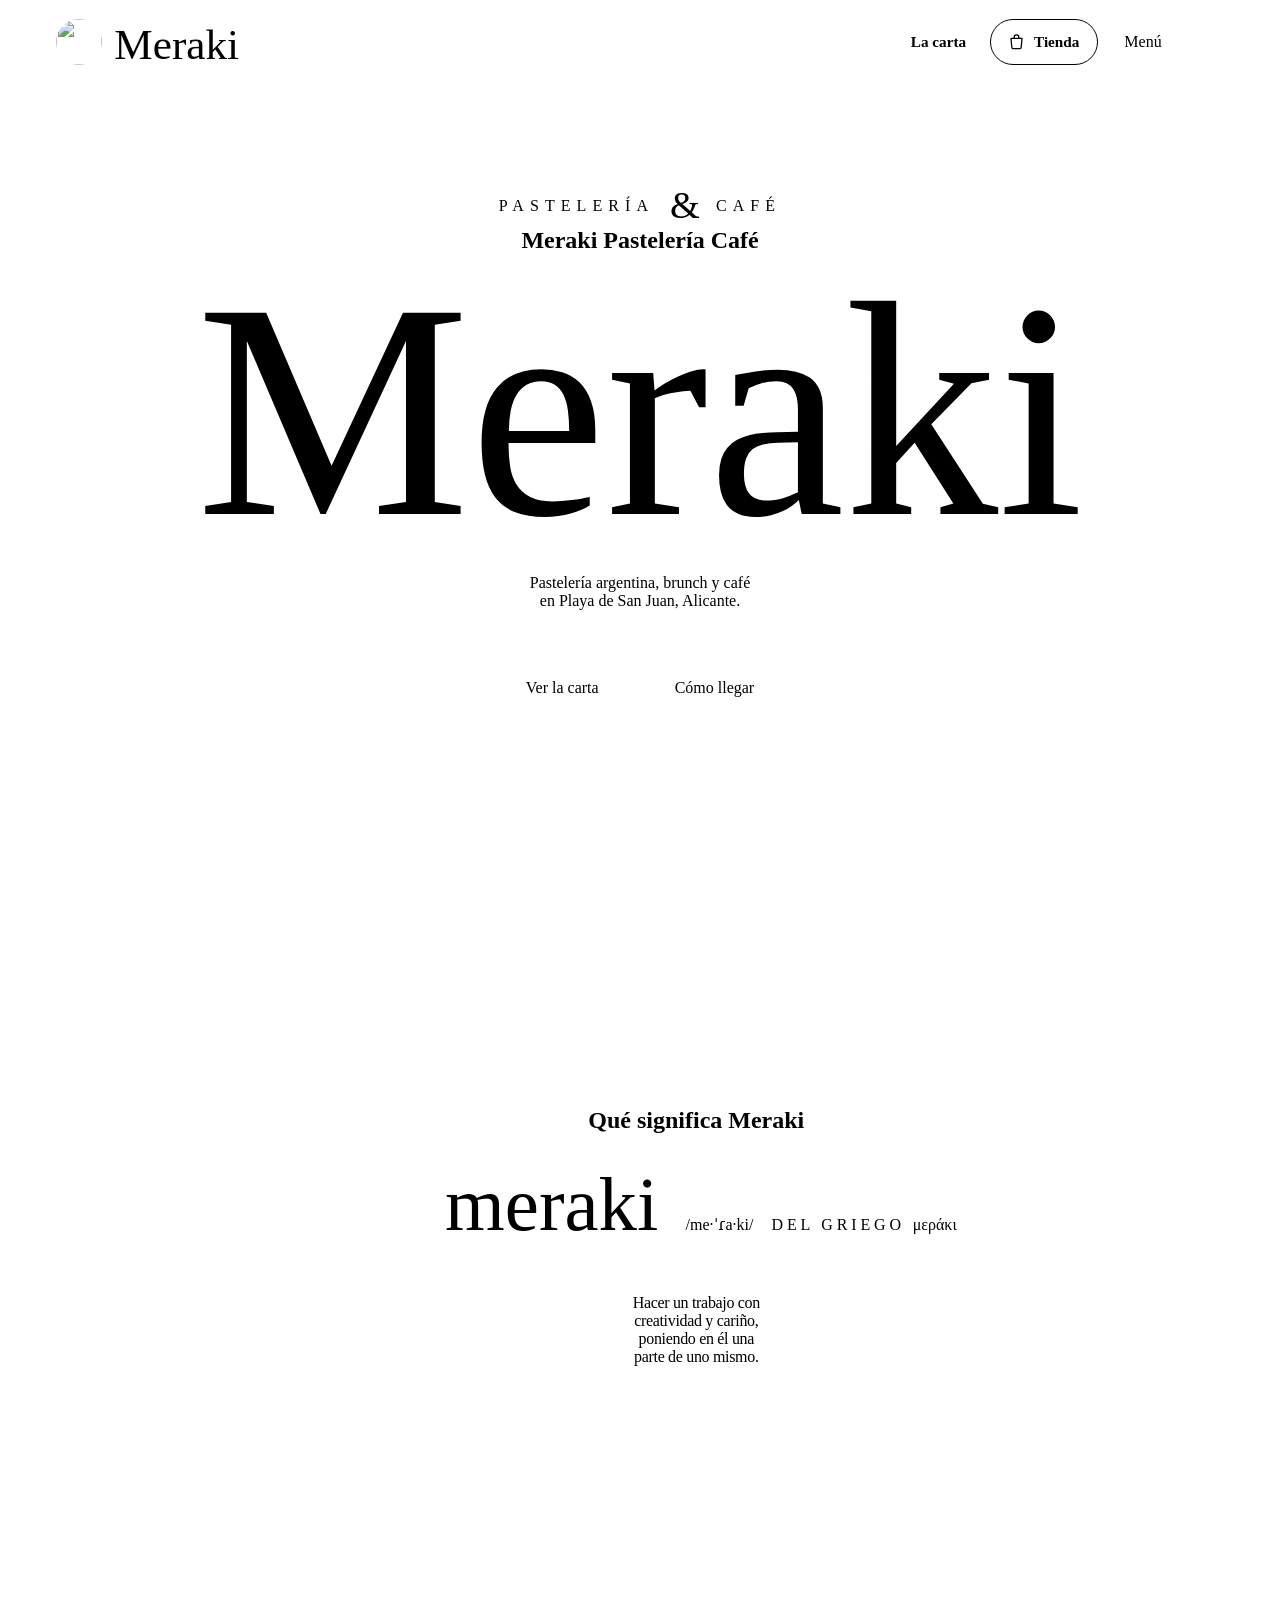
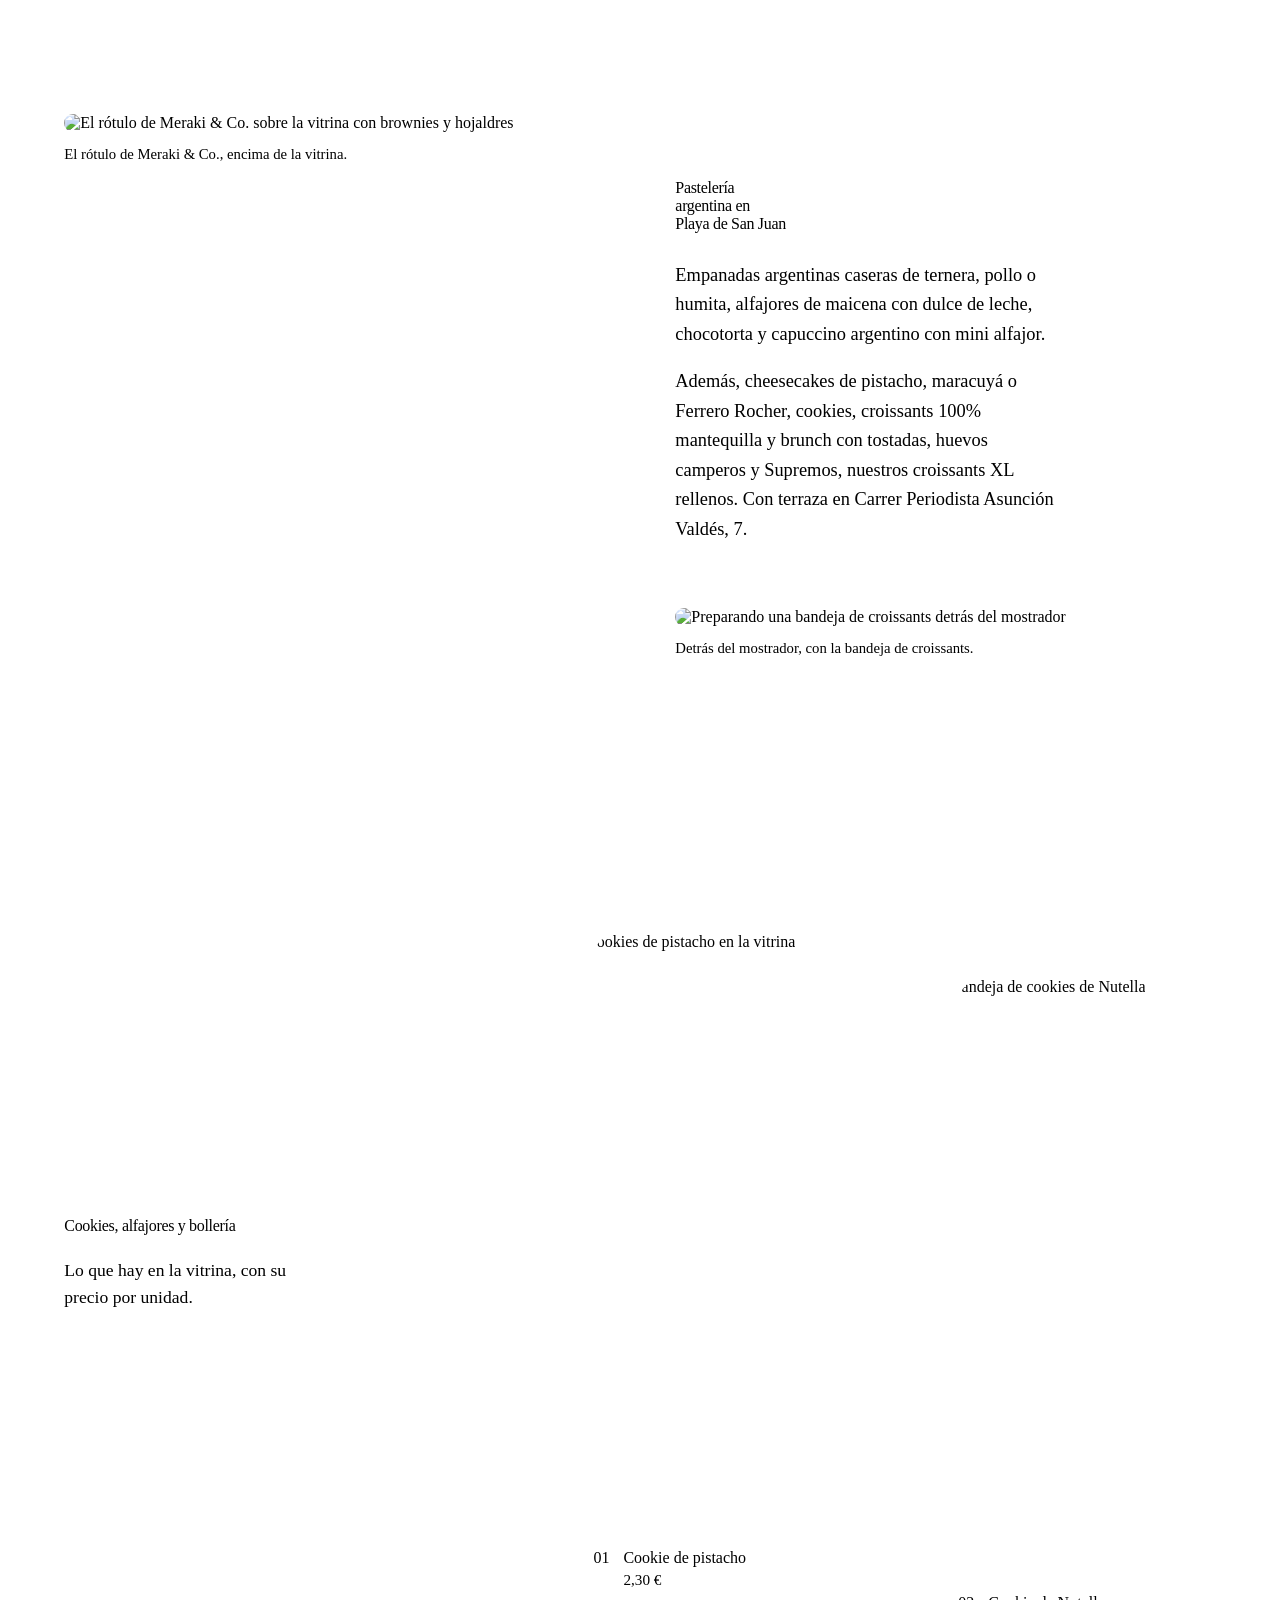
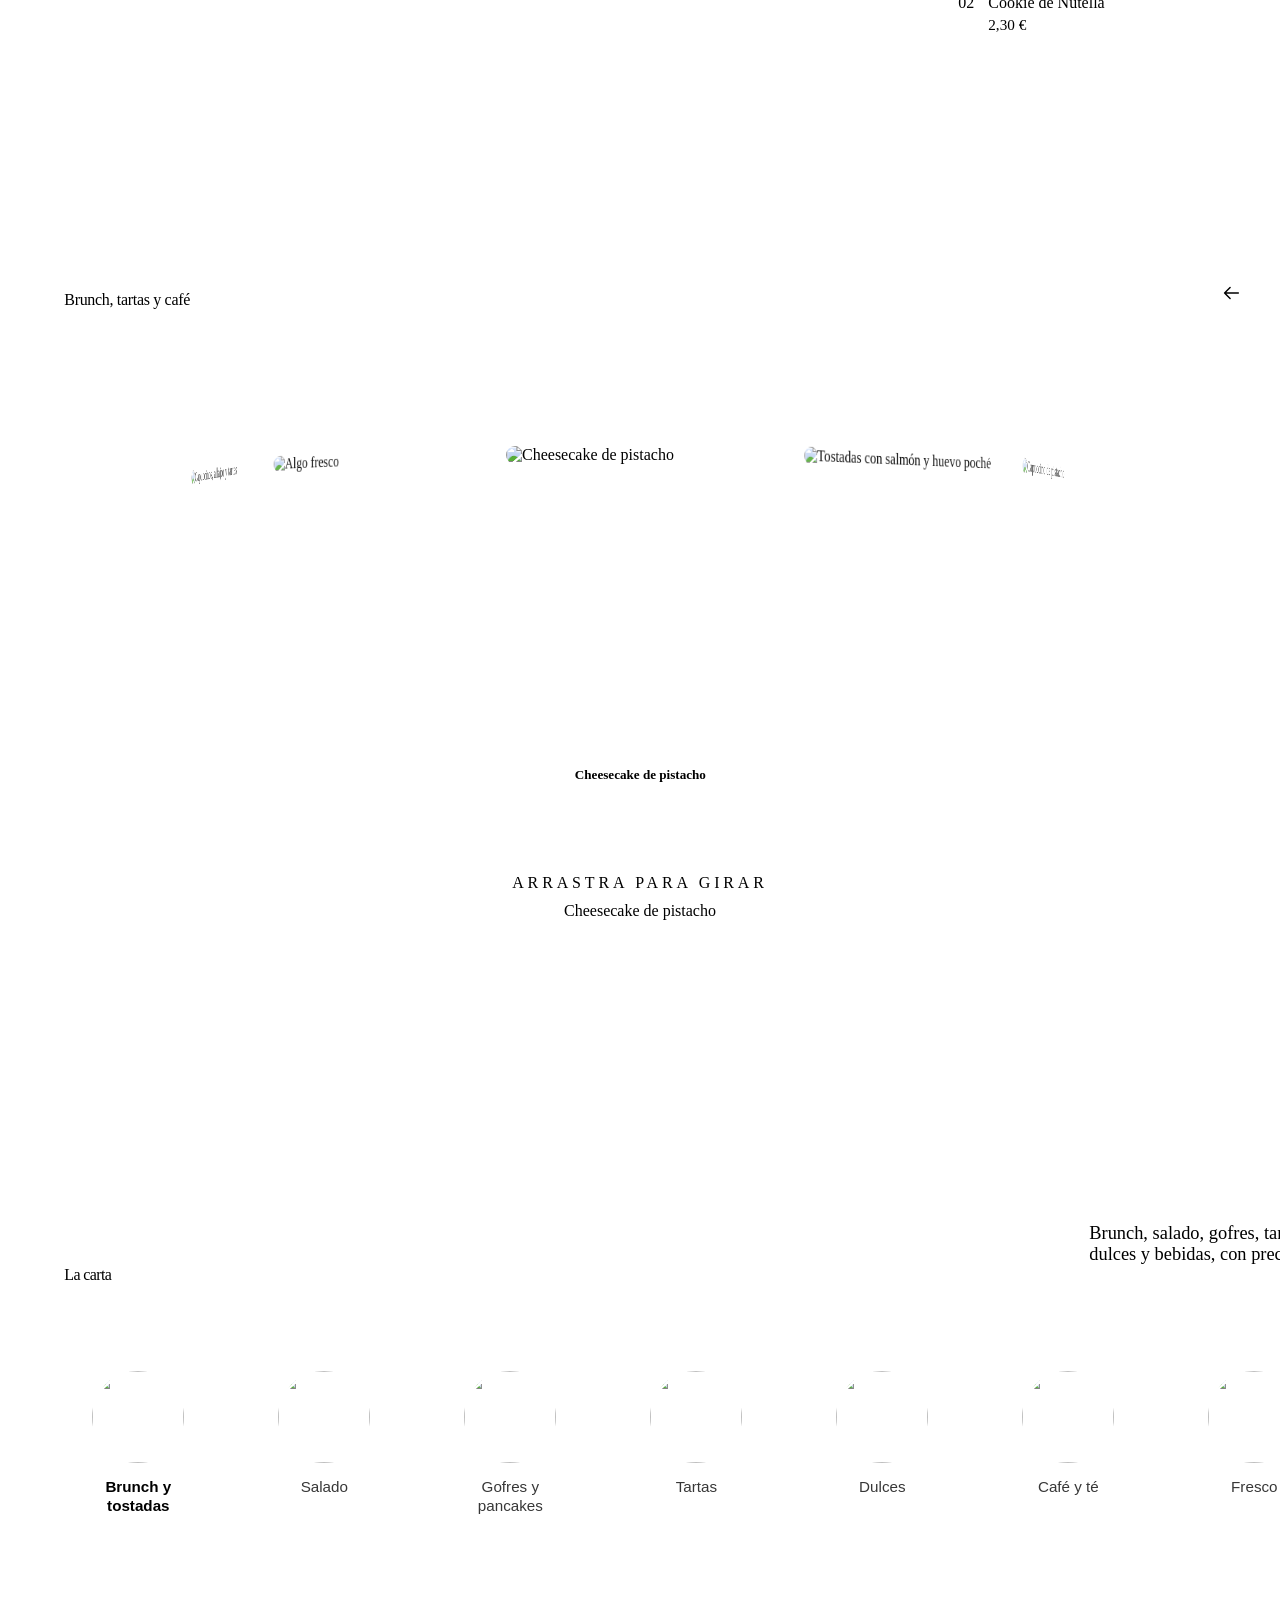
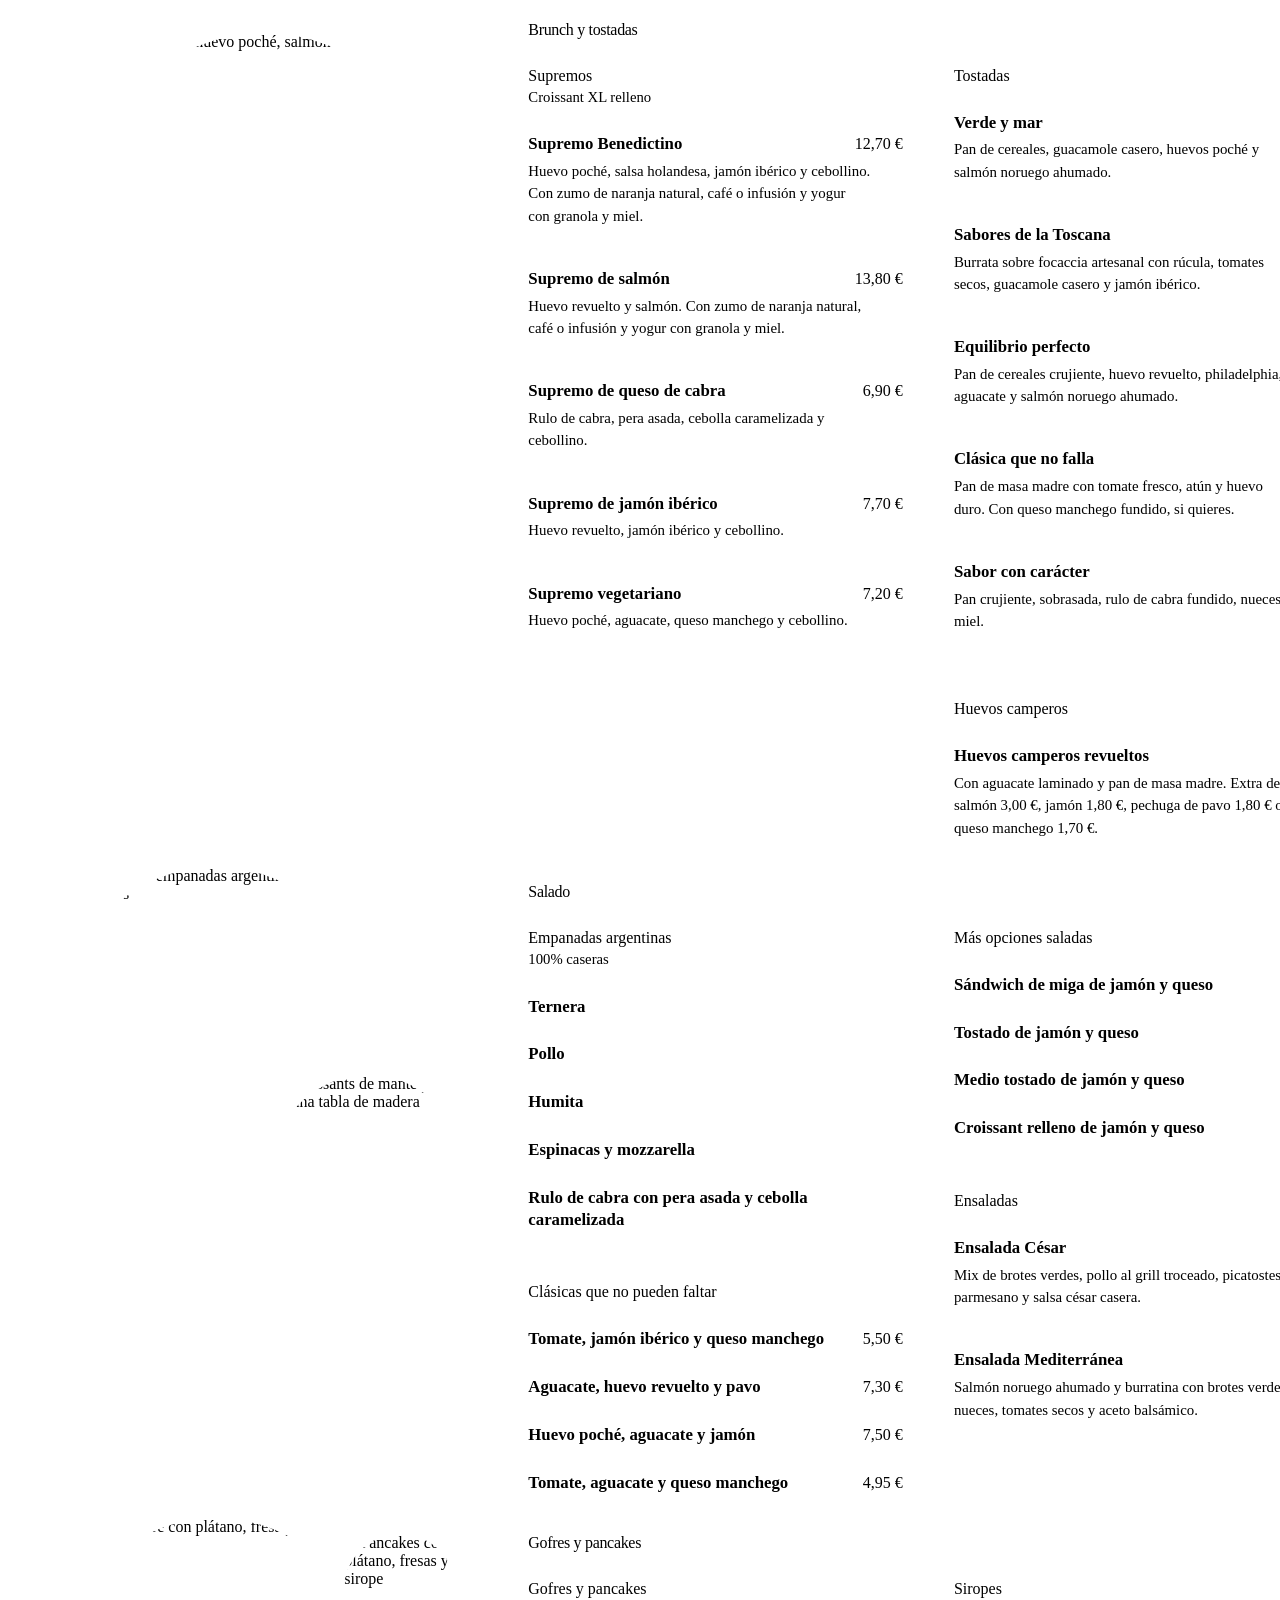
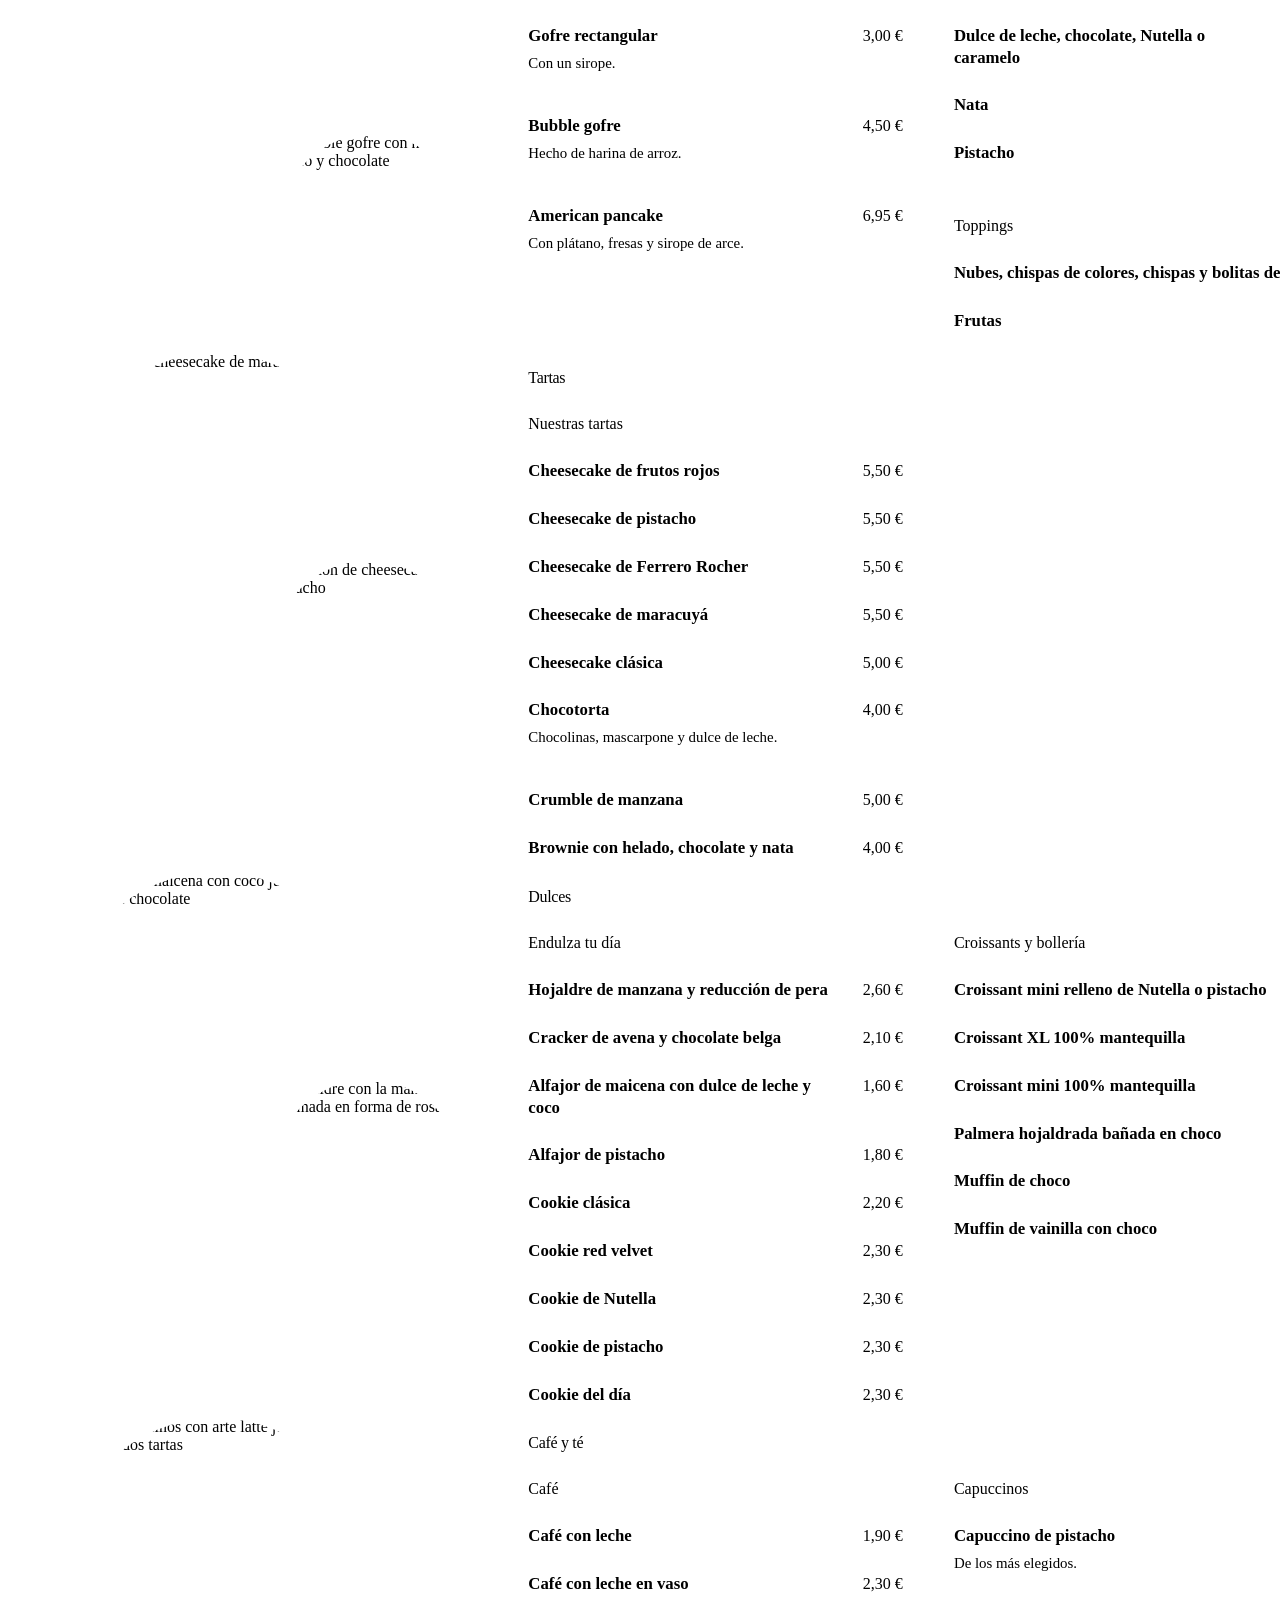
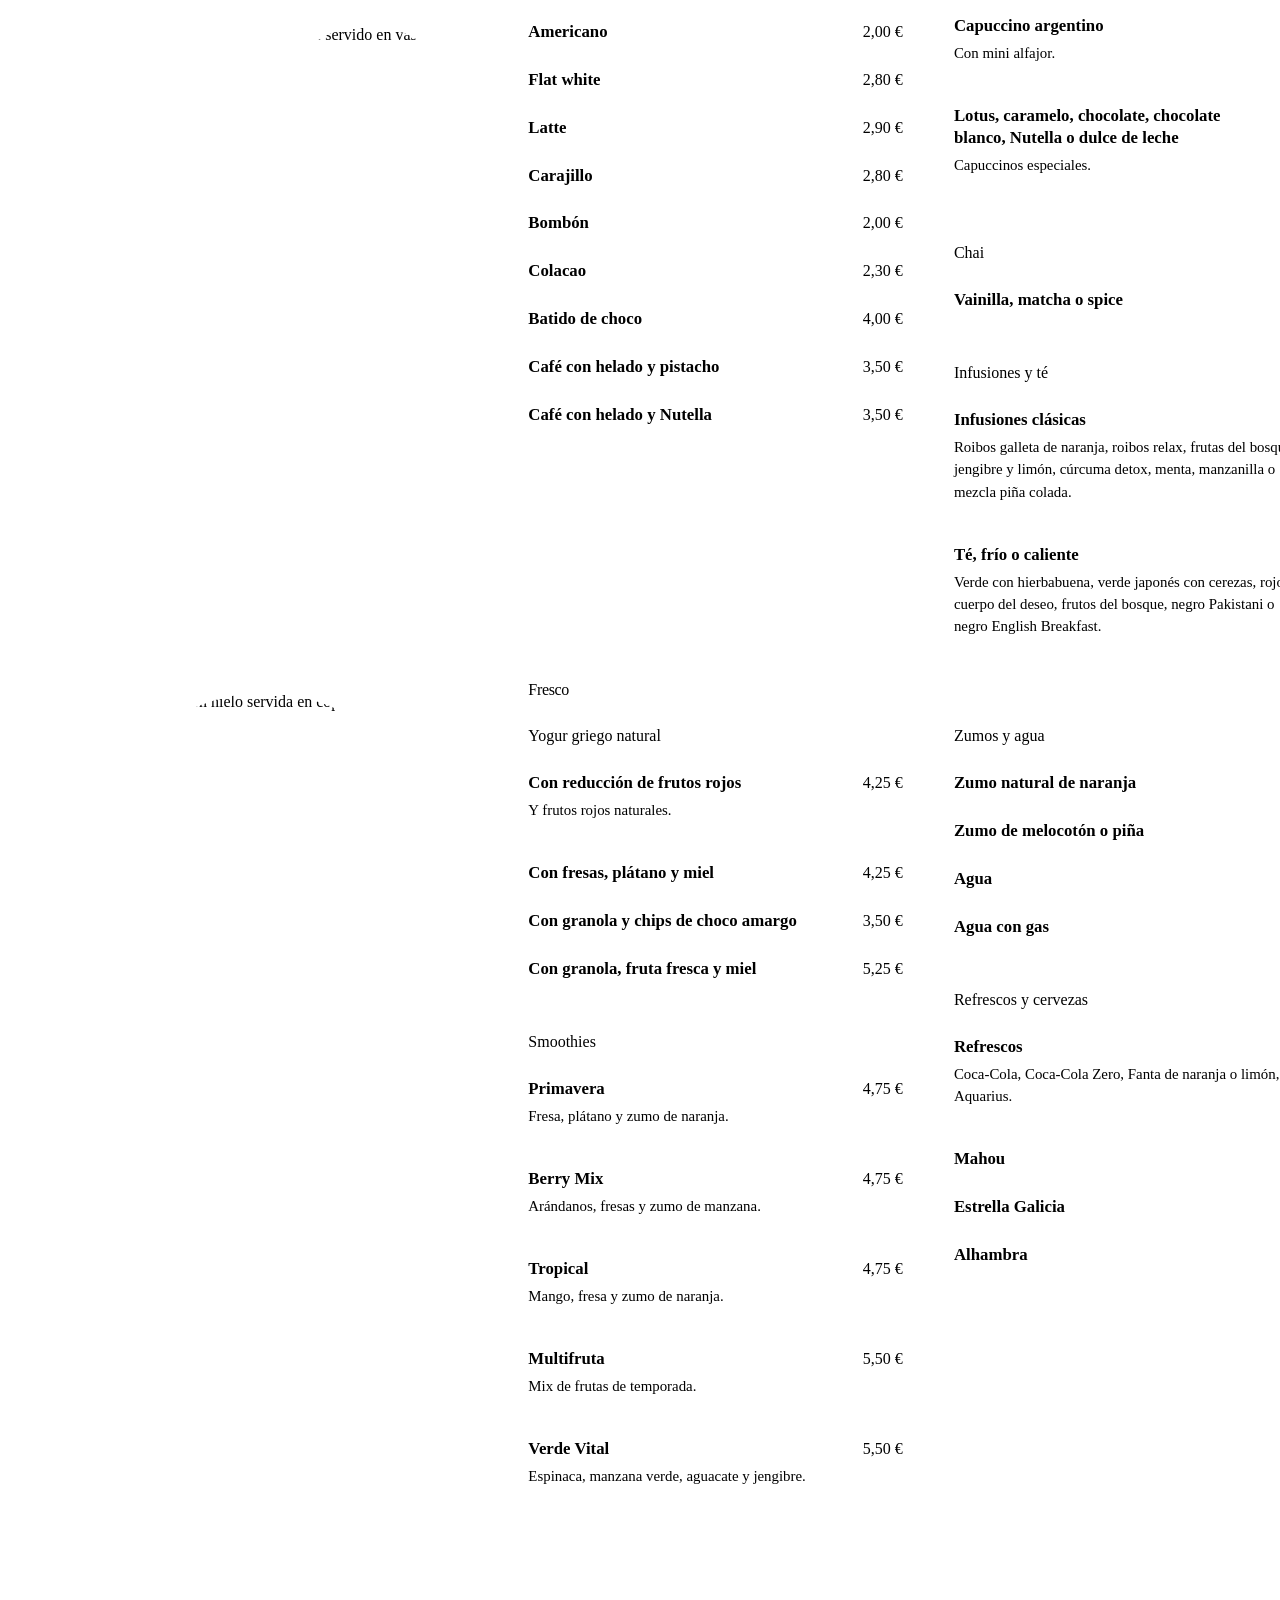
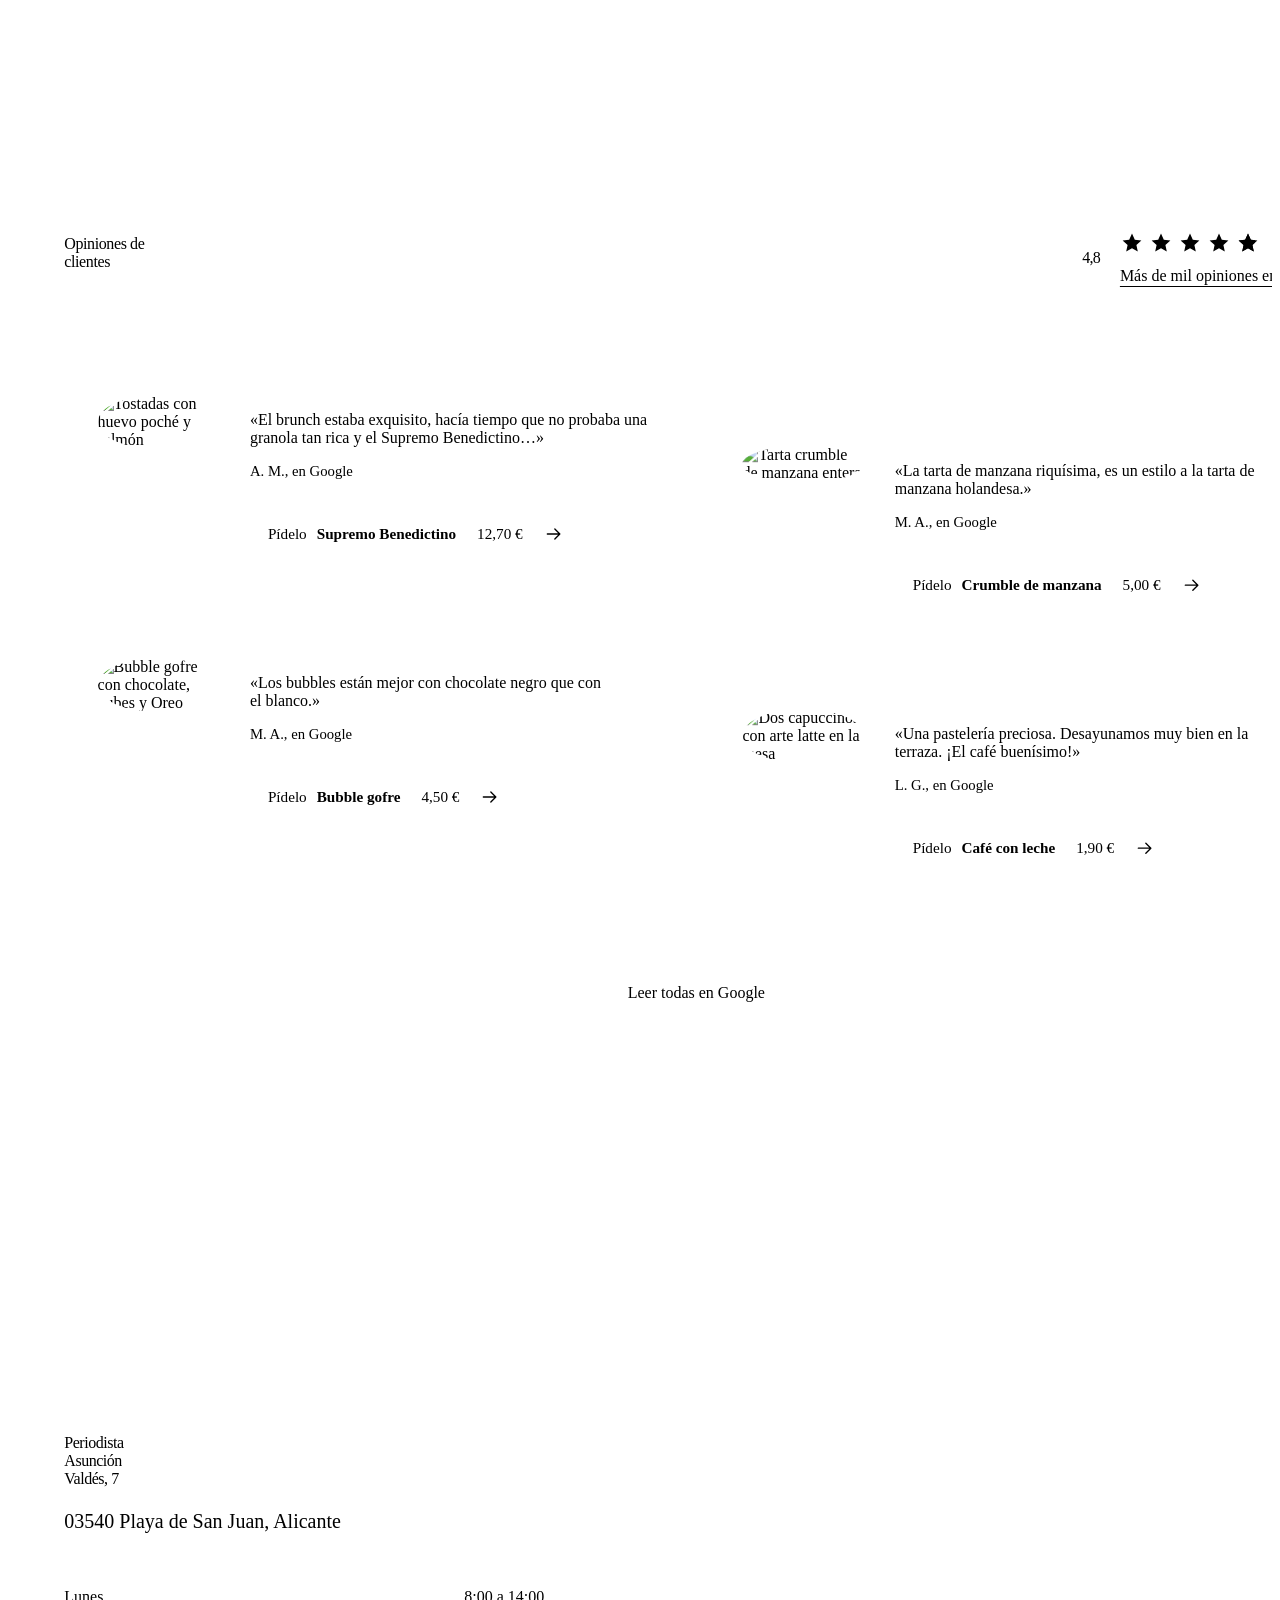
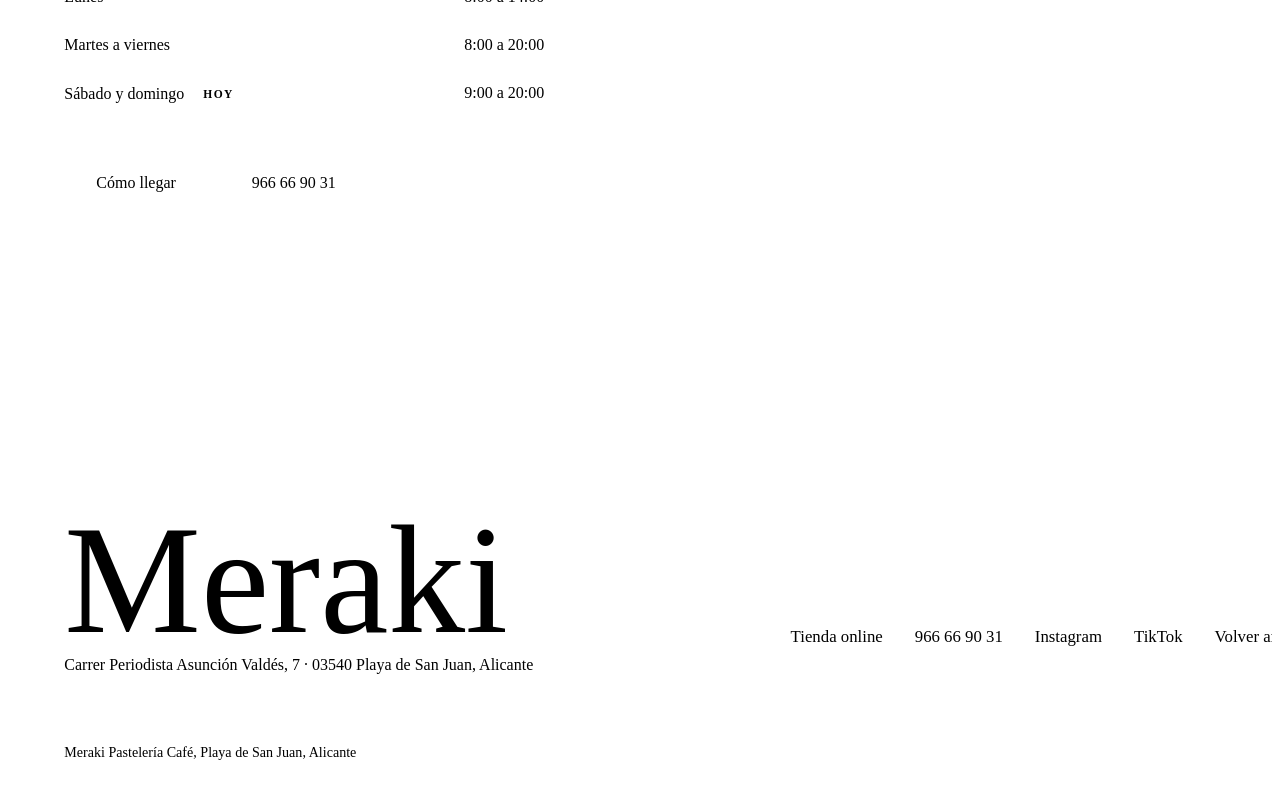
==== commit 17d1c240: "Textos sin relleno, local reescrito y SEO completo - Fuera la marquesina y los "pilares" del local; " ====
--- a/index.html
+++ b/index.html
@@ -3,14 +3,24 @@
 <head>
 <meta charset="utf-8">
 <meta name="viewport" content="width=device-width, initial-scale=1">
-<title>Meraki Pastelería Café | Brunch, tartas y alfajores en Playa de San Juan, Alicante</title>
-<meta name="description" content="Pastelería y café en Playa de San Juan, Alicante. Brunch, tostadas, tartas, alfajores, empanadas argentinas caseras y capuccino de pistacho. Carrer Periodista Asunción Valdés, 7.">
-<meta name="robots" content="noindex, nofollow">
+<title>Meraki Pastelería Café | Pastelería argentina en Playa de San Juan</title>
+<meta name="description" content="Pastelería argentina y cafetería en Playa de San Juan, Alicante: alfajores, empanadas caseras, cheesecakes y brunch. Carta con precios, horario y ubicación.">
+<meta name="robots" content="index, follow, max-image-preview:large">
+<link rel="canonical" href="https://practicas-hugosanz.github.io/meraki-pasteleria-cafe/">
 <meta name="theme-color" content="#4a3428">
-<meta property="og:title" content="Meraki Pastelería Café">
-<meta property="og:description" content="Brunch, tartas y alfajores en Playa de San Juan, Alicante.">
+<meta name="geo.region" content="ES-A">
+<meta name="geo.placename" content="Playa de San Juan, Alicante">
 <meta property="og:type" content="website">
-<meta property="og:image" content="assets/img/v-local.webp">
+<meta property="og:locale" content="es_ES">
+<meta property="og:site_name" content="Meraki Pastelería Café">
+<meta property="og:url" content="https://practicas-hugosanz.github.io/meraki-pasteleria-cafe/">
+<meta property="og:title" content="Meraki Pastelería Café · Playa de San Juan, Alicante">
+<meta property="og:description" content="Pastelería argentina y cafetería: alfajores, empanadas caseras, cheesecakes y brunch. Carta, horario y ubicación.">
+<meta property="og:image" content="https://practicas-hugosanz.github.io/meraki-pasteleria-cafe/assets/img/v-local.webp">
+<meta property="og:image:width" content="720">
+<meta property="og:image:height" content="1280">
+<meta property="og:image:alt" content="Rótulo de Meraki sobre la vitrina de la pastelería">
+<meta name="twitter:card" content="summary_large_image">
 <link rel="icon" type="image/png" href="assets/img/favicon.png">
 <link rel="apple-touch-icon" href="assets/img/apple-touch-icon.png">
 <link rel="preload" href="assets/fonts/besley.woff2" as="font" type="font/woff2" crossorigin>
@@ -18,7 +28,55 @@
 <link rel="preload" href="assets/fonts/figtree.woff2" as="font" type="font/woff2" crossorigin>
 <link rel="stylesheet" href="assets/css/style.css">
 <script>document.documentElement.classList.add("js");setTimeout(function(){document.documentElement.classList.add("is-ready")},3000)</script>
-<script type="application/ld+json">{"@context": "https://schema.org", "@type": "CafeOrCoffeeShop", "name": "Meraki Pastelería Café", "servesCuisine": ["Pastelería", "Brunch", "Café", "Empanadas argentinas"], "telephone": "+34966669031", "url": "https://www.instagram.com/merakipasteleriacafe/", "address": {"@type": "PostalAddress", "streetAddress": "Carrer Periodista Asunción Valdés, 7", "postalCode": "03540", "addressLocality": "Alicante", "addressRegion": "Alicante", "addressCountry": "ES"}, "openingHoursSpecification": [{"@type": "OpeningHoursSpecification", "dayOfWeek": "Monday", "opens": "08:00", "closes": "14:00"}, {"@type": "OpeningHoursSpecification", "dayOfWeek": ["Tuesday", "Wednesday", "Thursday", "Friday"], "opens": "08:00", "closes": "20:00"}, {"@type": "OpeningHoursSpecification", "dayOfWeek": ["Saturday", "Sunday"], "opens": "09:00", "closes": "20:00"}], "sameAs": ["https://www.instagram.com/merakipasteleriacafe/", "https://www.tiktok.com/@merakipasteleriacafe"]}</script>
+<script type="application/ld+json">
+{
+  "@context": "https://schema.org",
+  "@graph": [
+    {
+      "@type": ["Bakery", "CafeOrCoffeeShop"],
+      "@id": "https://practicas-hugosanz.github.io/meraki-pasteleria-cafe/#negocio",
+      "name": "Meraki Pastelería Café",
+      "description": "Pastelería argentina y cafetería en Playa de San Juan, Alicante: alfajores, empanadas caseras, cheesecakes, brunch y café.",
+      "url": "https://practicas-hugosanz.github.io/meraki-pasteleria-cafe/",
+      "logo": "https://practicas-hugosanz.github.io/meraki-pasteleria-cafe/assets/img/logo.png",
+      "image": [
+        "https://practicas-hugosanz.github.io/meraki-pasteleria-cafe/assets/img/v-local.webp",
+        "https://practicas-hugosanz.github.io/meraki-pasteleria-cafe/assets/img/v-alfajores.webp",
+        "https://practicas-hugosanz.github.io/meraki-pasteleria-cafe/assets/img/tostadas-salmon.webp"
+      ],
+      "telephone": "+34966669031",
+      "priceRange": "€",
+      "currenciesAccepted": "EUR",
+      "servesCuisine": ["Pastelería", "Argentina", "Brunch", "Café"],
+      "hasMenu": "https://practicas-hugosanz.github.io/meraki-pasteleria-cafe/#carta",
+      "acceptsReservations": false,
+      "address": {
+        "@type": "PostalAddress",
+        "streetAddress": "Carrer Periodista Asunción Valdés, 7",
+        "postalCode": "03540",
+        "addressLocality": "Alicante",
+        "addressRegion": "Alicante",
+        "addressCountry": "ES"
+      },
+      "hasMap": "https://www.google.com/maps/search/?api=1&query=Meraki+Pastelería+Café+Carrer+Periodista+Asunción+Valdés+7+Alicante",
+      "openingHoursSpecification": [
+        { "@type": "OpeningHoursSpecification", "dayOfWeek": "Monday", "opens": "08:00", "closes": "14:00" },
+        { "@type": "OpeningHoursSpecification", "dayOfWeek": ["Tuesday", "Wednesday", "Thursday", "Friday"], "opens": "08:00", "closes": "20:00" },
+        { "@type": "OpeningHoursSpecification", "dayOfWeek": ["Saturday", "Sunday"], "opens": "09:00", "closes": "20:00" }
+      ],
+      "sameAs": ["https://www.instagram.com/merakipasteleriacafe/", "https://www.tiktok.com/@merakipasteleriacafe"]
+    },
+    {
+      "@type": "WebSite",
+      "@id": "https://practicas-hugosanz.github.io/meraki-pasteleria-cafe/#web",
+      "url": "https://practicas-hugosanz.github.io/meraki-pasteleria-cafe/",
+      "name": "Meraki Pastelería Café",
+      "inLanguage": "es-ES",
+      "publisher": { "@id": "https://practicas-hugosanz.github.io/meraki-pasteleria-cafe/#negocio" }
+    }
+  ]
+}
+</script>
 </head>
 <body>
 <svg width="0" height="0" style="position:absolute" aria-hidden="true" focusable="false"><symbol id="rings" viewBox="0 0 600 600"><path d="M525.9 474.0 C500.9 506.3 463.8 535.2 426.8 552.6 C389.7 570.0 344.5 578.5 303.8 578.5 C263.1 578.4 219.6 568.8 182.5 552.5 C145.4 536.3 108.4 511.1 81.3 481.1 C54.2 451.1 30.7 411.4 19.8 372.4 C8.9 333.3 7.5 286.6 16.0 246.9 C24.5 207.2 45.2 165.8 70.6 133.9 C96.0 102.1 131.9 73.9 168.5 55.8 C205.1 37.8 249.4 26.5 290.1 25.6 C330.9 24.7 375.9 33.6 413.0 50.2 C450.0 66.8 486.2 94.4 512.5 125.1 C538.7 155.8 559.8 195.6 570.5 234.6 C581.2 273.5 584.1 318.9 576.7 358.8 C569.2 398.7 550.9 441.7 525.9 474.0" vector-effect="non-scaling-stroke"/><path d="M224.4 570.3 C184.4 558.6 143.8 537.0 112.6 509.9 C81.4 482.9 53.4 446.0 37.1 408.3 C20.8 370.6 12.6 324.8 14.6 283.8 C16.7 242.7 29.5 198.1 49.4 161.8 C69.3 125.4 100.0 90.0 134.0 65.6 C168.0 41.2 211.9 22.3 253.3 15.4 C294.8 8.6 342.6 12.3 382.5 24.5 C422.4 36.7 462.3 61.0 492.7 88.8 C523.2 116.6 549.0 153.6 565.4 191.2 C581.7 228.8 591.7 273.1 590.7 314.2 C589.8 355.3 579.3 401.3 559.7 437.9 C540.1 474.6 507.9 510.5 473.3 534.2 C438.7 557.9 393.7 574.1 352.2 580.1 C310.7 586.1 264.3 582.0 224.4 570.3" vector-effect="non-scaling-stroke"/><path d="M3.2 328.2 C-1.5 286.2 4.1 237.7 19.3 198.2 C34.6 158.6 63.2 119.2 94.8 90.9 C126.5 62.6 168.7 40.8 209.2 28.6 C249.8 16.4 296.1 12.5 338.1 17.5 C380.1 22.5 425.2 36.5 461.4 58.6 C497.6 80.6 532.9 113.7 555.5 149.6 C578.1 185.5 593.2 231.6 596.8 273.8 C600.4 315.9 592.6 363.2 577.2 402.5 C561.7 441.9 534.9 481.0 504.0 509.9 C473.1 538.9 432.1 563.3 391.7 576.2 C351.3 589.1 303.5 593.1 261.5 587.5 C219.5 581.8 175.1 564.9 139.5 542.1 C103.9 519.2 70.4 486.1 47.7 450.5 C25.0 414.8 7.9 370.3 3.2 328.2" vector-effect="non-scaling-stroke"/></symbol><symbol id="star" viewBox="0 0 24 24"><path d="M12 2.6l2.8 6.1 6.6.7-5 4.5 1.4 6.6L12 17.2l-5.8 3.3 1.4-6.6-5-4.5 6.6-.7z"/></symbol><symbol id="arrow" viewBox="0 0 24 24"><path d="M4 12h15m-6-6 6 6-6 6" fill="none" stroke="currentColor" stroke-width="1.6" stroke-linecap="round" stroke-linejoin="round"/></symbol><symbol id="bag" viewBox="0 0 24 24"><path d="M5 8h14l-1.2 12.2a1 1 0 0 1-1 .8H7.2a1 1 0 0 1-1-.8zM9 8V6.5a3 3 0 0 1 6 0V8" fill="none" stroke="currentColor" stroke-width="1.6" stroke-linecap="round" stroke-linejoin="round"/></symbol><symbol id="heart" viewBox="0 0 24 24"><path d="M12 20s-7.5-4.4-7.5-10A4.3 4.3 0 0 1 12 7.4 4.3 4.3 0 0 1 19.5 10c0 5.6-7.5 10-7.5 10z" fill="none" stroke="currentColor" stroke-width="1.5" stroke-linejoin="round"/></symbol></svg>
@@ -43,7 +101,7 @@
 
 <div class="menu" id="menu" aria-hidden="true">
   <div class="menu__inner">
-    <nav class="menu__nav" aria-label="Principal"><ul><li><a href="#top"><span>Inicio</span></a></li><li><a href="#meraki"><span>Qué es Meraki</span></a></li><li><a href="#vitrina"><span>La vitrina</span></a></li><li><a href="#carta"><span>La carta</span></a></li><li><a href="#opiniones"><span>Opiniones</span></a></li><li><a href="#visitanos"><span>Visítanos</span></a></li><li class="menu__shop"><a href="tienda.html"><span>Tienda online</span></a></li></ul></nav>
+    <nav class="menu__nav" aria-label="Principal"><ul><li><a href="#top"><span>Inicio</span></a></li><li><a href="#local"><span>Nosotros</span></a></li><li><a href="#vitrina"><span>La vitrina</span></a></li><li><a href="#carta"><span>La carta</span></a></li><li><a href="#opiniones"><span>Opiniones</span></a></li><li><a href="#visitanos"><span>Visítanos</span></a></li><li class="menu__shop"><a href="tienda.html"><span>Tienda online</span></a></li></ul></nav>
     <aside class="menu__side">
       <div class="menu__block"><p class="menu__k">Dónde</p><p>Carrer Periodista Asunción Valdés, 7<br>03540 Playa de San Juan, Alicante</p></div>
       <div class="menu__block"><p class="menu__k">Horario</p><p>Lunes de 8:00 a 14:00<br>Martes a viernes de 8:00 a 20:00<br>Sábado y domingo de 9:00 a 20:00</p></div>
@@ -65,7 +123,7 @@
   <div class="hero__content">
     <p class="hero__kicker"><span>Pastelería</span><span class="amp">&amp;</span><span>Café</span></p>
     <h1 class="hero__word"><span class="visually-hidden">Meraki Pastelería Café</span><span class="hero__script" aria-hidden="true">Meraki</span></h1>
-    <p class="hero__lead">Pastelería hecha con alma y acento argentino, en Playa de San Juan.</p>
+    <p class="hero__lead">Pastelería argentina, brunch y café en Playa de San Juan, Alicante.</p>
     <div class="hero__actions">
       <a class="btn btn--light" href="#carta"><span>Ver la carta</span></a>
       <a class="btn btn--ghost" href="https://www.google.com/maps/search/?api=1&query=Meraki+Pastelería+Café+Carrer+Periodista+Asunción+Valdés+7+Alicante" target="_blank" rel="noopener"><span>Cómo llegar</span></a>
@@ -76,20 +134,12 @@
 <!-- ============ QUÉ ES MERAKI ============ -->
 <section class="meraki" id="meraki">
   <div class="wrap meraki__in">
+    <h2 class="visually-hidden">Qué significa Meraki</h2>
     <p class="meraki__def rv"><span class="meraki__word">meraki</span><span class="meraki__ph">/me·ˈɾa·ki/</span><span class="meraki__origin">del griego <span lang="el">μεράκι</span></span></p>
-    <p class="meraki__quote" data-words>Hacer algo con el alma, con creatividad y con amor. Dejar un pedacito de ti en cada cosa que sale del horno.</p>
-    <p class="meraki__sign rv">Así entendemos la pastelería.</p>
+    <p class="meraki__quote" data-words>Hacer un trabajo con creatividad y cariño, poniendo en él una parte de uno mismo.</p>
   </div>
   <svg class="rings meraki__rings spin-slow" viewBox="0 0 600 600" aria-hidden="true" focusable="false"><use href="#rings"/></svg>
 </section>
-
-<!-- ============ MARQUESINA ============ -->
-<div class="marquee" aria-hidden="true">
-  <div class="marquee__track">
-    <span>Dulce de leche</span><i></i><span>Alfajores de maicena</span><i></i><span>Empanadas caseras</span><i></i><span>Chocotorta</span><i></i><span>Capuccino de pistacho</span><i></i><span>Croissants de mantequilla</span><i></i>
-    <span>Dulce de leche</span><i></i><span>Alfajores de maicena</span><i></i><span>Empanadas caseras</span><i></i><span>Chocotorta</span><i></i><span>Capuccino de pistacho</span><i></i><span>Croissants de mantequilla</span><i></i>
-  </div>
-</div>
 
 <!-- ============ EL LOCAL ============ -->
 <section class="local" id="local">
@@ -99,13 +149,9 @@
       <figcaption>El rótulo de Meraki &amp; Co., encima de la vitrina.</figcaption>
     </figure>
     <div class="local__text">
-      <h2 class="local__title">Una casa dulce con acento argentino</h2>
-      <p class="local__p rv">Recetas de allá, hechas aquí, a mano y sin atajos. Una vitrina que cambia con el día y una terraza para quedarse un rato más.</p>
-      <ol class="pillars">
-        <li class="pillar rv"><span class="pillar__n">01</span><div><h3 class="pillar__t">Hecho en casa</h3><p>Empanadas 100% caseras, croissants 100% mantequilla y tartas que salen enteras de nuestro obrador.</p></div></li>
-        <li class="pillar rv"><span class="pillar__n">02</span><div><h3 class="pillar__t">Con raíces argentinas</h3><p>Alfajores de maicena con dulce de leche, chocotorta de Chocolinas, empanadas de humita y el capuccino argentino con su mini alfajor.</p></div></li>
-        <li class="pillar rv"><span class="pillar__n">03</span><div><h3 class="pillar__t">Sin prisa</h3><p>Desayunos que se alargan en brunch, café bien hecho y una mesa para charlar como en casa.</p></div></li>
-      </ol>
+      <h2 class="local__title">Pastelería argentina en Playa de San Juan</h2>
+      <p class="local__p rv">Empanadas argentinas caseras de ternera, pollo o humita, alfajores de maicena con dulce de leche, chocotorta y capuccino argentino con mini alfajor.</p>
+      <p class="local__p rv">Además, cheesecakes de pistacho, maracuyá o Ferrero Rocher, cookies, croissants 100% mantequilla y brunch con tostadas, huevos camperos y Supremos, nuestros croissants XL rellenos. Con terraza en Carrer Periodista Asunción Valdés, 7.</p>
       <figure class="local__side rv">
         <img src="assets/img/v-barista.webp" width="720" height="1280" alt="Preparando una bandeja de croissants detrás del mostrador" loading="lazy" decoding="async" style="object-position:50% 30%">
         <figcaption>Detrás del mostrador, con la bandeja de croissants.</figcaption>
@@ -119,8 +165,8 @@
   <div class="vitrina__pin">
     <div class="vitrina__track">
       <div class="vitrina__intro">
-        <h2 class="vitrina__title">Lo que hoy sale del obrador</h2>
-        <p class="vitrina__hint">Cookies, alfajores, croissants y hojaldres hechos a mano, cada uno con su precio.</p>
+        <h2 class="vitrina__title">Cookies, alfajores y bollería</h2>
+        <p class="vitrina__hint">Lo que hay en la vitrina, con su precio por unidad.</p>
       </div>
       <ul class="vitrina__list"><li class="vcard"><figure><div class="vcard__img"><img src="assets/img/v-pistacho.webp" width="720" height="1280" alt="Cookies de pistacho en la vitrina" loading="lazy" decoding="async" style="object-position:50% 50%"></div><figcaption><span class="vcard__n">01</span><span class="vcard__name">Cookie de pistacho</span><span class="vcard__price">2,30 €</span></figcaption></figure></li><li class="vcard"><figure><div class="vcard__img"><img src="assets/img/v-nutella.webp" width="720" height="1280" alt="Bandeja de cookies de Nutella" loading="lazy" decoding="async" style="object-position:50% 50%"></div><figcaption><span class="vcard__n">02</span><span class="vcard__name">Cookie de Nutella</span><span class="vcard__price">2,30 €</span></figcaption></figure></li><li class="vcard"><figure><div class="vcard__img"><img src="assets/img/v-redvelvet.webp" width="720" height="1280" alt="Cookies red velvet con crema" loading="lazy" decoding="async" style="object-position:50% 50%"></div><figcaption><span class="vcard__n">03</span><span class="vcard__name">Cookie red velvet</span><span class="vcard__price">2,30 €</span></figcaption></figure></li><li class="vcard"><figure><div class="vcard__img"><img src="assets/img/v-alfajores.webp" width="720" height="1280" alt="Alfajores con coco bajo una campana de cristal" loading="lazy" decoding="async" style="object-position:50% 50%"></div><figcaption><span class="vcard__n">04</span><span class="vcard__name">Alfajor de maicena y coco</span><span class="vcard__price">1,60 €</span></figcaption></figure></li><li class="vcard"><figure><div class="vcard__img"><img src="assets/img/v-croissants.webp" width="720" height="1280" alt="Croissants con crema de pistacho sobre una tabla" loading="lazy" decoding="async" style="object-position:50% 50%"></div><figcaption><span class="vcard__n">05</span><span class="vcard__name">Croissants con pistacho</span><span class="vcard__price">desde 1,30 €</span></figcaption></figure></li><li class="vcard"><figure><div class="vcard__img"><img src="assets/img/v-empanadas.webp" width="720" height="1280" alt="Empanadas argentinas recién horneadas" loading="lazy" decoding="async" style="object-position:50% 50%"></div><figcaption><span class="vcard__n">06</span><span class="vcard__name">Empanadas argentinas</span><span class="vcard__price">100% caseras</span></figcaption></figure></li><li class="vcard"><figure><div class="vcard__img"><img src="assets/img/v-crumble.webp" width="720" height="1280" alt="Tarta crumble de manzana entera" loading="lazy" decoding="async" style="object-position:50% 50%"></div><figcaption><span class="vcard__n">07</span><span class="vcard__name">Crumble de manzana</span><span class="vcard__price">5,00 €</span></figcaption></figure></li><li class="vcard"><figure><div class="vcard__img"><img src="assets/img/v-rosas.webp" width="720" height="1280" alt="Hojaldres con la manzana en forma de rosa y azúcar glas" loading="lazy" decoding="async" style="object-position:50% 80%"></div><figcaption><span class="vcard__n">08</span><span class="vcard__name">Hojaldre de manzana</span><span class="vcard__price">2,60 €</span></figcaption></figure></li></ul>
       <div class="vitrina__end">
@@ -135,7 +181,7 @@
 <section class="mesa" id="mesa" aria-roledescription="carrusel" aria-label="Fotos de la mesa">
   <div class="wrap mesa__head">
     <div>
-      <h2 class="h2">Dulce, salado y con café</h2>
+      <h2 class="h2">Brunch, tartas y café</h2>
     </div>
     <div class="mesa__ctrl">
       <button class="cbtn cbtn--prev" type="button" data-dir="-1" aria-label="Foto anterior"><svg aria-hidden="true"><use href="#arrow"/></svg></button>
@@ -153,7 +199,7 @@
   <div class="wrap">
     <header class="carta__head">
       <h2 class="carta__title">La carta</h2>
-      <p class="carta__lead">Elige un círculo: cada antojo tiene su color.</p>
+      <p class="carta__lead">Brunch, salado, gofres, tartas, dulces y bebidas, con precios.</p>
     </header>
     <div class="tabs" role="tablist" aria-label="Categorías de la carta"><button class="tab" type="button" role="tab" id="tab-brunch" aria-controls="panel-brunch" aria-selected="true" data-tab="brunch"><span class="tab__disc"><img src="assets/img/tostadas-salmon.webp" width="382" height="510" alt="" loading="lazy" decoding="async" style="object-position:50% 45%"></span><span class="tab__label">Brunch y tostadas</span></button><button class="tab" type="button" role="tab" id="tab-salado" aria-controls="panel-salado" aria-selected="false" data-tab="salado" tabindex="-1"><span class="tab__disc"><img src="assets/img/v-empanadas.webp" width="720" height="1280" alt="" loading="lazy" decoding="async" style="object-position:50% 45%"></span><span class="tab__label">Salado</span></button><button class="tab" type="button" role="tab" id="tab-gofres" aria-controls="panel-gofres" aria-selected="false" data-tab="gofres" tabindex="-1"><span class="tab__disc"><img src="assets/img/gofre-caramelo.webp" width="680" height="510" alt="" loading="lazy" decoding="async" style="object-position:50% 45%"></span><span class="tab__label">Gofres y pancakes</span></button><button class="tab" type="button" role="tab" id="tab-tartas" aria-controls="panel-tartas" aria-selected="false" data-tab="tartas" tabindex="-1"><span class="tab__disc"><img src="assets/img/cheesecake-maracuya.webp" width="382" height="510" alt="" loading="lazy" decoding="async" style="object-position:50% 45%"></span><span class="tab__label">Tartas</span></button><button class="tab" type="button" role="tab" id="tab-dulces" aria-controls="panel-dulces" aria-selected="false" data-tab="dulces" tabindex="-1"><span class="tab__disc"><img src="assets/img/alfajores.webp" width="488" height="510" alt="" loading="lazy" decoding="async" style="object-position:50% 45%"></span><span class="tab__label">Dulces</span></button><button class="tab" type="button" role="tab" id="tab-cafe" aria-controls="panel-cafe" aria-selected="false" data-tab="cafe" tabindex="-1"><span class="tab__disc"><img src="assets/img/capuccino-pistacho.webp" width="382" height="510" alt="" loading="lazy" decoding="async" style="object-position:50% 45%"></span><span class="tab__label">Café y té</span></button><button class="tab" type="button" role="tab" id="tab-fresco" aria-controls="panel-fresco" aria-selected="false" data-tab="fresco" tabindex="-1"><span class="tab__disc"><img src="assets/img/horchata.webp" width="382" height="510" alt="" loading="lazy" decoding="async" style="object-position:50% 45%"></span><span class="tab__label">Fresco</span></button></div>
     <div class="panels"><div class="panel t-brunch" id="panel-brunch" role="tabpanel" aria-labelledby="tab-brunch" tabindex="0"><div class="panel__pic panel__pic--1"><div class="disc disc--a"><img src="assets/img/tostadas-salmon.webp" width="382" height="510" alt="Tostadas con huevo poché, salmón ahumado y rúcula" loading="lazy" decoding="async"></div><svg class="rings spin" viewBox="0 0 600 600" aria-hidden="true" focusable="false"><use href="#rings"/></svg></div><div class="panel__body"><h3 class="panel__title">Brunch y tostadas</h3><div class="panel__cols"><div class="group"><h4 class="group__title">Supremos</h4><p class="group__sub">Croissant XL relleno</p><ul class="items"><li class="item"><div class="item__top"><span class="item__name">Supremo Benedictino</span><span class="item__price">12,70 €</span></div><p class="item__desc">Huevo poché, salsa holandesa, jamón ibérico y cebollino. Con zumo de naranja natural, café o infusión y yogur con granola y miel.</p></li><li class="item"><div class="item__top"><span class="item__name">Supremo de salmón</span><span class="item__price">13,80 €</span></div><p class="item__desc">Huevo revuelto y salmón. Con zumo de naranja natural, café o infusión y yogur con granola y miel.</p></li><li class="item"><div class="item__top"><span class="item__name">Supremo de queso de cabra</span><span class="item__price">6,90 €</span></div><p class="item__desc">Rulo de cabra, pera asada, cebolla caramelizada y cebollino.</p></li><li class="item"><div class="item__top"><span class="item__name">Supremo de jamón ibérico</span><span class="item__price">7,70 €</span></div><p class="item__desc">Huevo revuelto, jamón ibérico y cebollino.</p></li><li class="item"><div class="item__top"><span class="item__name">Supremo vegetariano</span><span class="item__price">7,20 €</span></div><p class="item__desc">Huevo poché, aguacate, queso manchego y cebollino.</p></li></ul></div><div class="group"><h4 class="group__title">Tostadas</h4><ul class="items"><li class="item"><div class="item__top"><span class="item__name">Verde y mar</span><span class="item__price">7,60 €</span></div><p class="item__desc">Pan de cereales, guacamole casero, huevos poché y salmón noruego ahumado.</p></li><li class="item"><div class="item__top"><span class="item__name">Sabores de la Toscana</span><span class="item__price">9,50 €</span></div><p class="item__desc">Burrata sobre focaccia artesanal con rúcula, tomates secos, guacamole casero y jamón ibérico.</p></li><li class="item"><div class="item__top"><span class="item__name">Equilibrio perfecto</span><span class="item__price">8,40 €</span></div><p class="item__desc">Pan de cereales crujiente, huevo revuelto, philadelphia, aguacate y salmón noruego ahumado.</p></li><li class="item"><div class="item__top"><span class="item__name">Clásica que no falla</span><span class="item__price">5,80 €</span></div><p class="item__desc">Pan de masa madre con tomate fresco, atún y huevo duro. Con queso manchego fundido, si quieres.</p></li><li class="item"><div class="item__top"><span class="item__name">Sabor con carácter</span><span class="item__price">6,00 €</span></div><p class="item__desc">Pan crujiente, sobrasada, rulo de cabra fundido, nueces y miel.</p></li></ul></div><div class="group"><h4 class="group__title">Huevos camperos</h4><ul class="items"><li class="item"><div class="item__top"><span class="item__name">Huevos camperos revueltos</span><span class="item__price">6,80 €</span></div><p class="item__desc">Con aguacate laminado y pan de masa madre. Extra de salmón 3,00 €, jamón 1,80 €, pechuga de pavo 1,80 € o queso manchego 1,70 €.</p></li></ul></div></div></div></div><div class="panel t-salado" id="panel-salado" role="tabpanel" aria-labelledby="tab-salado" tabindex="0" hidden><div class="panel__pic panel__pic--2"><div class="disc disc--a"><img src="assets/img/v-empanadas.webp" width="720" height="1280" alt="Bandeja de empanadas argentinas recién horneadas" loading="lazy" decoding="async"></div><div class="disc disc--b"><img src="assets/img/v-croissants.webp" width="720" height="1280" alt="Croissants de mantequilla en una tabla de madera" loading="lazy" decoding="async"></div><svg class="rings spin" viewBox="0 0 600 600" aria-hidden="true" focusable="false"><use href="#rings"/></svg></div><div class="panel__body"><h3 class="panel__title">Salado</h3><div class="panel__cols"><div class="group"><h4 class="group__title">Empanadas argentinas</h4><p class="group__sub">100% caseras</p><ul class="items"><li class="item"><div class="item__top"><span class="item__name">Ternera</span></div></li><li class="item"><div class="item__top"><span class="item__name">Pollo</span></div></li><li class="item"><div class="item__top"><span class="item__name">Humita</span></div></li><li class="item"><div class="item__top"><span class="item__name">Espinacas y mozzarella</span></div></li><li class="item"><div class="item__top"><span class="item__name">Rulo de cabra con pera asada y cebolla caramelizada</span></div></li></ul></div><div class="group"><h4 class="group__title">Clásicas que no pueden faltar</h4><ul class="items"><li class="item"><div class="item__top"><span class="item__name">Tomate, jamón ibérico y queso manchego</span><span class="item__price">5,50 €</span></div></li><li class="item"><div class="item__top"><span class="item__name">Aguacate, huevo revuelto y pavo</span><span class="item__price">7,30 €</span></div></li><li class="item"><div class="item__top"><span class="item__name">Huevo poché, aguacate y jamón</span><span class="item__price">7,50 €</span></div></li><li class="item"><div class="item__top"><span class="item__name">Tomate, aguacate y queso manchego</span><span class="item__price">4,95 €</span></div></li></ul></div><div class="group"><h4 class="group__title">Más opciones saladas</h4><ul class="items"><li class="item"><div class="item__top"><span class="item__name">Sándwich de miga de jamón y queso</span><span class="item__price">3,60 €</span></div></li><li class="item"><div class="item__top"><span class="item__name">Tostado de jamón y queso</span><span class="item__price">3,90 €</span></div></li><li class="item"><div class="item__top"><span class="item__name">Medio tostado de jamón y queso</span><span class="item__price">2,00 €</span></div></li><li class="item"><div class="item__top"><span class="item__name">Croissant relleno de jamón y queso</span><span class="item__price">2,80 €</span></div></li></ul></div><div class="group"><h4 class="group__title">Ensaladas</h4><ul class="items"><li class="item"><div class="item__top"><span class="item__name">Ensalada César</span><span class="item__price">6,70 €</span></div><p class="item__desc">Mix de brotes verdes, pollo al grill troceado, picatostes, parmesano y salsa césar casera.</p></li><li class="item"><div class="item__top"><span class="item__name">Ensalada Mediterránea</span><span class="item__price">7,50 €</span></div><p class="item__desc">Salmón noruego ahumado y burratina con brotes verdes, nueces, tomates secos y aceto balsámico.</p></li></ul></div></div></div></div><div class="panel t-gofres" id="panel-gofres" role="tabpanel" aria-labelledby="tab-gofres" tabindex="0" hidden><div class="panel__pic panel__pic--3"><div class="disc disc--a"><img src="assets/img/gofre-caramelo.webp" width="680" height="510" alt="Bubble gofre con plátano, fresa y caramelo" loading="lazy" decoding="async"></div><div class="disc disc--b"><img src="assets/img/gofre-nubes.webp" width="680" height="451" alt="Bubble gofre con nubes, Oreo y chocolate" loading="lazy" decoding="async"></div><div class="disc disc--c"><img src="assets/img/pancakes.webp" width="382" height="510" alt="Pancakes con plátano, fresas y sirope" loading="lazy" decoding="async"></div><svg class="rings spin" viewBox="0 0 600 600" aria-hidden="true" focusable="false"><use href="#rings"/></svg></div><div class="panel__body"><h3 class="panel__title">Gofres y pancakes</h3><div class="panel__cols"><div class="group"><h4 class="group__title">Gofres y pancakes</h4><ul class="items"><li class="item"><div class="item__top"><span class="item__name">Gofre rectangular</span><span class="item__price">3,00 €</span></div><p class="item__desc">Con un sirope.</p></li><li class="item"><div class="item__top"><span class="item__name">Bubble gofre</span><span class="item__price">4,50 €</span></div><p class="item__desc">Hecho de harina de arroz.</p></li><li class="item"><div class="item__top"><span class="item__name">American pancake</span><span class="item__price">6,95 €</span></div><p class="item__desc">Con plátano, fresas y sirope de arce.</p></li></ul></div><div class="group"><h4 class="group__title">Siropes</h4><ul class="items"><li class="item"><div class="item__top"><span class="item__name">Dulce de leche, chocolate, Nutella o caramelo</span><span class="item__price">0,50 €</span></div></li><li class="item"><div class="item__top"><span class="item__name">Nata</span><span class="item__price">1,00 €</span></div></li><li class="item"><div class="item__top"><span class="item__name">Pistacho</span><span class="item__price">2,00 €</span></div></li></ul></div><div class="group"><h4 class="group__title">Toppings</h4><ul class="items"><li class="item"><div class="item__top"><span class="item__name">Nubes, chispas de colores, chispas y bolitas de choco</span></div></li><li class="item"><div class="item__top"><span class="item__name">Frutas</span><span class="item__price">1,30 €</span></div></li></ul></div></div></div></div><div class="panel t-tartas" id="panel-tartas" role="tabpanel" aria-labelledby="tab-tartas" tabindex="0" hidden><div class="panel__pic panel__pic--2"><div class="disc disc--a"><img src="assets/img/cheesecake-maracuya.webp" width="382" height="510" alt="Porción de cheesecake de maracuyá" loading="lazy" decoding="async"></div><div class="disc disc--b"><img src="assets/img/cheesecake-pistacho.webp" width="382" height="510" alt="Porción de cheesecake de pistacho" loading="lazy" decoding="async"></div><svg class="rings spin" viewBox="0 0 600 600" aria-hidden="true" focusable="false"><use href="#rings"/></svg></div><div class="panel__body"><h3 class="panel__title">Tartas</h3><div class="panel__cols"><div class="group"><h4 class="group__title">Nuestras tartas</h4><ul class="items"><li class="item"><div class="item__top"><span class="item__name">Cheesecake de frutos rojos</span><span class="item__price">5,50 €</span></div></li><li class="item"><div class="item__top"><span class="item__name">Cheesecake de pistacho</span><span class="item__price">5,50 €</span></div></li><li class="item"><div class="item__top"><span class="item__name">Cheesecake de Ferrero Rocher</span><span class="item__price">5,50 €</span></div></li><li class="item"><div class="item__top"><span class="item__name">Cheesecake de maracuyá</span><span class="item__price">5,50 €</span></div></li><li class="item"><div class="item__top"><span class="item__name">Cheesecake clásica</span><span class="item__price">5,00 €</span></div></li><li class="item"><div class="item__top"><span class="item__name">Chocotorta</span><span class="item__price">4,00 €</span></div><p class="item__desc">Chocolinas, mascarpone y dulce de leche.</p></li><li class="item"><div class="item__top"><span class="item__name">Crumble de manzana</span><span class="item__price">5,00 €</span></div></li><li class="item"><div class="item__top"><span class="item__name">Brownie con helado, chocolate y nata</span><span class="item__price">4,00 €</span></div></li></ul></div></div></div></div><div class="panel t-dulces" id="panel-dulces" role="tabpanel" aria-labelledby="tab-dulces" tabindex="0" hidden><div class="panel__pic panel__pic--2"><div class="disc disc--a"><img src="assets/img/alfajores.webp" width="488" height="510" alt="Alfajor de maicena con coco junto a un alfajor de chocolate" loading="lazy" decoding="async"></div><div class="disc disc--b"><img src="assets/img/hojaldre-manzana.webp" width="440" height="510" alt="Hojaldre con la manzana laminada en forma de rosa" loading="lazy" decoding="async"></div><svg class="rings spin" viewBox="0 0 600 600" aria-hidden="true" focusable="false"><use href="#rings"/></svg></div><div class="panel__body"><h3 class="panel__title">Dulces</h3><div class="panel__cols"><div class="group"><h4 class="group__title">Endulza tu día</h4><ul class="items"><li class="item"><div class="item__top"><span class="item__name">Hojaldre de manzana y reducción de pera</span><span class="item__price">2,60 €</span></div></li><li class="item"><div class="item__top"><span class="item__name">Cracker de avena y chocolate belga</span><span class="item__price">2,10 €</span></div></li><li class="item"><div class="item__top"><span class="item__name">Alfajor de maicena con dulce de leche y coco</span><span class="item__price">1,60 €</span></div></li><li class="item"><div class="item__top"><span class="item__name">Alfajor de pistacho</span><span class="item__price">1,80 €</span></div></li><li class="item"><div class="item__top"><span class="item__name">Cookie clásica</span><span class="item__price">2,20 €</span></div></li><li class="item"><div class="item__top"><span class="item__name">Cookie red velvet</span><span class="item__price">2,30 €</span></div></li><li class="item"><div class="item__top"><span class="item__name">Cookie de Nutella</span><span class="item__price">2,30 €</span></div></li><li class="item"><div class="item__top"><span class="item__name">Cookie de pistacho</span><span class="item__price">2,30 €</span></div></li><li class="item"><div class="item__top"><span class="item__name">Cookie del día</span><span class="item__price">2,30 €</span></div></li></ul></div><div class="group"><h4 class="group__title">Croissants y bollería</h4><ul class="items"><li class="item"><div class="item__top"><span class="item__name">Croissant mini relleno de Nutella o pistacho</span><span class="item__price">1,30 €</span></div></li><li class="item"><div class="item__top"><span class="item__name">Croissant XL 100% mantequilla</span><span class="item__price">1,25 €</span></div></li><li class="item"><div class="item__top"><span class="item__name">Croissant mini 100% mantequilla</span><span class="item__price">0,80 €</span></div></li><li class="item"><div class="item__top"><span class="item__name">Palmera hojaldrada bañada en choco</span><span class="item__price">3,10 €</span></div></li><li class="item"><div class="item__top"><span class="item__name">Muffin de choco</span><span class="item__price">2,10 €</span></div></li><li class="item"><div class="item__top"><span class="item__name">Muffin de vainilla con choco</span><span class="item__price">2,10 €</span></div></li></ul></div></div></div></div><div class="panel t-cafe" id="panel-cafe" role="tabpanel" aria-labelledby="tab-cafe" tabindex="0" hidden><div class="panel__pic panel__pic--2"><div class="disc disc--a"><img src="assets/img/mesa-cafes.webp" width="382" height="510" alt="Dos capuccinos con arte latte junto a un alfajor y dos tartas" loading="lazy" decoding="async"></div><div class="disc disc--b"><img src="assets/img/latte.webp" width="230" height="510" alt="Latte servido en vaso alto" loading="lazy" decoding="async"></div><svg class="rings spin" viewBox="0 0 600 600" aria-hidden="true" focusable="false"><use href="#rings"/></svg></div><div class="panel__body"><h3 class="panel__title">Café y té</h3><div class="panel__cols"><div class="group"><h4 class="group__title">Café</h4><ul class="items"><li class="item"><div class="item__top"><span class="item__name">Café con leche</span><span class="item__price">1,90 €</span></div></li><li class="item"><div class="item__top"><span class="item__name">Café con leche en vaso</span><span class="item__price">2,30 €</span></div></li><li class="item"><div class="item__top"><span class="item__name">Americano</span><span class="item__price">2,00 €</span></div></li><li class="item"><div class="item__top"><span class="item__name">Flat white</span><span class="item__price">2,80 €</span></div></li><li class="item"><div class="item__top"><span class="item__name">Latte</span><span class="item__price">2,90 €</span></div></li><li class="item"><div class="item__top"><span class="item__name">Carajillo</span><span class="item__price">2,80 €</span></div></li><li class="item"><div class="item__top"><span class="item__name">Bombón</span><span class="item__price">2,00 €</span></div></li><li class="item"><div class="item__top"><span class="item__name">Colacao</span><span class="item__price">2,30 €</span></div></li><li class="item"><div class="item__top"><span class="item__name">Batido de choco</span><span class="item__price">4,00 €</span></div></li><li class="item"><div class="item__top"><span class="item__name">Café con helado y pistacho</span><span class="item__price">3,50 €</span></div></li><li class="item"><div class="item__top"><span class="item__name">Café con helado y Nutella</span><span class="item__price">3,50 €</span></div></li></ul></div><div class="group"><h4 class="group__title">Capuccinos</h4><ul class="items"><li class="item"><div class="item__top"><span class="item__name">Capuccino de pistacho</span><span class="item__price">5,50 €</span></div><p class="item__desc">De los más elegidos.</p></li><li class="item"><div class="item__top"><span class="item__name">Capuccino argentino</span></div><p class="item__desc">Con mini alfajor.</p></li><li class="item"><div class="item__top"><span class="item__name">Lotus, caramelo, chocolate, chocolate blanco, Nutella o dulce de leche</span><span class="item__price">4,30 €</span></div><p class="item__desc">Capuccinos especiales.</p></li></ul></div><div class="group"><h4 class="group__title">Chai</h4><ul class="items"><li class="item"><div class="item__top"><span class="item__name">Vainilla, matcha o spice</span><span class="item__price">3,50 €</span></div></li></ul></div><div class="group"><h4 class="group__title">Infusiones y té</h4><ul class="items"><li class="item"><div class="item__top"><span class="item__name">Infusiones clásicas</span><span class="item__price">2,50 €</span></div><p class="item__desc">Roibos galleta de naranja, roibos relax, frutas del bosque, jengibre y limón, cúrcuma detox, menta, manzanilla o mezcla piña colada.</p></li><li class="item"><div class="item__top"><span class="item__name">Té, frío o caliente</span></div><p class="item__desc">Verde con hierbabuena, verde japonés con cerezas, rojo cuerpo del deseo, frutos del bosque, negro Pakistani o negro English Breakfast.</p></li></ul></div></div></div></div><div class="panel t-fresco" id="panel-fresco" role="tabpanel" aria-labelledby="tab-fresco" tabindex="0" hidden><div class="panel__pic panel__pic--1"><div class="disc disc--a"><img src="assets/img/horchata.webp" width="382" height="510" alt="Bebida fría con hielo servida en copa con pajita" loading="lazy" decoding="async"></div><svg class="rings spin" viewBox="0 0 600 600" aria-hidden="true" focusable="false"><use href="#rings"/></svg></div><div class="panel__body"><h3 class="panel__title">Fresco</h3><div class="panel__cols"><div class="group"><h4 class="group__title">Yogur griego natural</h4><ul class="items"><li class="item"><div class="item__top"><span class="item__name">Con reducción de frutos rojos</span><span class="item__price">4,25 €</span></div><p class="item__desc">Y frutos rojos naturales.</p></li><li class="item"><div class="item__top"><span class="item__name">Con fresas, plátano y miel</span><span class="item__price">4,25 €</span></div></li><li class="item"><div class="item__top"><span class="item__name">Con granola y chips de choco amargo</span><span class="item__price">3,50 €</span></div></li><li class="item"><div class="item__top"><span class="item__name">Con granola, fruta fresca y miel</span><span class="item__price">5,25 €</span></div></li></ul></div><div class="group"><h4 class="group__title">Smoothies</h4><ul class="items"><li class="item"><div class="item__top"><span class="item__name">Primavera</span><span class="item__price">4,75 €</span></div><p class="item__desc">Fresa, plátano y zumo de naranja.</p></li><li class="item"><div class="item__top"><span class="item__name">Berry Mix</span><span class="item__price">4,75 €</span></div><p class="item__desc">Arándanos, fresas y zumo de manzana.</p></li><li class="item"><div class="item__top"><span class="item__name">Tropical</span><span class="item__price">4,75 €</span></div><p class="item__desc">Mango, fresa y zumo de naranja.</p></li><li class="item"><div class="item__top"><span class="item__name">Multifruta</span><span class="item__price">5,50 €</span></div><p class="item__desc">Mix de frutas de temporada.</p></li><li class="item"><div class="item__top"><span class="item__name">Verde Vital</span><span class="item__price">5,50 €</span></div><p class="item__desc">Espinaca, manzana verde, aguacate y jengibre.</p></li></ul></div><div class="group"><h4 class="group__title">Zumos y agua</h4><ul class="items"><li class="item"><div class="item__top"><span class="item__name">Zumo natural de naranja</span><span class="item__price">3,50 €</span></div></li><li class="item"><div class="item__top"><span class="item__name">Zumo de melocotón o piña</span><span class="item__price">2,40 €</span></div></li><li class="item"><div class="item__top"><span class="item__name">Agua</span><span class="item__price">1,80 €</span></div></li><li class="item"><div class="item__top"><span class="item__name">Agua con gas</span><span class="item__price">2,30 €</span></div></li></ul></div><div class="group"><h4 class="group__title">Refrescos y cervezas</h4><ul class="items"><li class="item"><div class="item__top"><span class="item__name">Refrescos</span><span class="item__price">2,40 €</span></div><p class="item__desc">Coca-Cola, Coca-Cola Zero, Fanta de naranja o limón, Aquarius.</p></li><li class="item"><div class="item__top"><span class="item__name">Mahou</span><span class="item__price">2,50 €</span></div></li><li class="item"><div class="item__top"><span class="item__name">Estrella Galicia</span><span class="item__price">2,50 €</span></div></li><li class="item"><div class="item__top"><span class="item__name">Alhambra</span><span class="item__price">3,30 €</span></div></li></ul></div></div></div></div></div>
@@ -164,7 +210,7 @@
 <section class="opiniones" id="opiniones">
   <div class="wrap">
     <div class="op__head">
-      <h2 class="op__title">Lo que piden los que repiten</h2>
+      <h2 class="op__title">Opiniones de clientes</h2>
       <a class="op__score" href="https://www.google.com/maps/search/?api=1&query=Meraki+Pastelería+Café+Carrer+Periodista+Asunción+Valdés+7+Alicante" target="_blank" rel="noopener" aria-label="4,8 de 5 en Google. Leer las opiniones en Google Maps">
         <span class="op__big" data-count="4.8" data-dec="1">4,8</span>
         <span class="op__meta">
@@ -205,7 +251,7 @@
 <!-- ============ FOOTER ============ -->
 <footer class="foot">
   <div class="wrap foot__in">
-    <div class="foot__brand"><p class="foot__word" aria-hidden="true">Meraki</p><p class="foot__tag">Hecho con alma en Playa de San Juan.</p></div>
+    <div class="foot__brand"><p class="foot__word" aria-hidden="true">Meraki</p><address class="foot__tag">Carrer Periodista Asunción Valdés, 7 · 03540 Playa de San Juan, Alicante</address></div>
     <nav class="foot__links" aria-label="Contacto y redes">
       <a href="tienda.html">Tienda online</a>
       <a href="tel:+34966669031">966 66 90 31</a>
--- a/assets/css/style.css
+++ b/assets/css/style.css
@@ -143,21 +143,9 @@
 .meraki__sign { margin-top: clamp(28px, 3vw, 40px); font: 400 clamp(1.1rem, 1.4vw, 1.35rem)/1.4 var(--font-display); font-style: italic; color: var(--color-ink-2); }
 .meraki__rings { left: 50%; top: 50%; width: min(120vw, 1100px); height: min(120vw, 1100px); translate: -50% -50%; opacity: 0.35; }
 
-/* ---------- Marquesina ---------- */
-.marquee { overflow: hidden; background: var(--color-frambuesa); color: var(--color-paper); padding-block: 22px; }
-.marquee__track { display: flex; align-items: center; gap: 28px; width: max-content; animation: marquee 38s linear infinite; }
-.marquee span { font: 500 clamp(1.4rem, 2.2vw, 2rem)/1 var(--font-display); white-space: nowrap; }
-.marquee i { flex: 0 0 auto; width: 14px; height: 14px; border-radius: 50%; border: 1.5px solid var(--color-rosapalo); }
-@keyframes marquee { to { transform: translateX(-50%); } }
-
 /* ---------- El local ---------- */
 .local { padding-block: var(--sec); background: var(--color-paper); }
-.pillars { list-style: none; margin: 40px 0 0; padding: 0; max-width: 560px; }
-.pillar { display: grid; grid-template-columns: 52px minmax(0, 1fr); gap: 16px; padding: 22px 0; border-top: 1px solid var(--color-rule); }
-.pillar:last-child { border-bottom: 1px solid var(--color-rule); }
-.pillar__n { font: 500 0.85rem/1 var(--font-body); color: var(--color-frambuesa); padding-top: 8px; }
-.pillar__t { font: 500 1.6rem/1.15 var(--font-display); letter-spacing: -0.01em; }
-.pillar p { margin-top: 8px; color: var(--color-ink-2); line-height: 1.6; }
+.local__p + .local__p { margin-top: 18px; }
 .local__grid { display: grid; grid-template-columns: minmax(0, 0.9fr) minmax(0, 1.1fr); gap: clamp(40px, 6vw, 100px); align-items: start; }
 .local__main, .local__side { margin: 0; }
 .local__main img { width: 100%; aspect-ratio: 3 / 4; object-fit: cover; border-radius: 28px; }
@@ -343,7 +331,7 @@
 .foot { position: relative; overflow: hidden; background: var(--color-cacao); color: var(--color-paper); padding-top: clamp(48px, 5vw, 80px); }
 .foot__in { display: flex; flex-wrap: wrap; justify-content: space-between; align-items: flex-end; gap: 20px 48px; padding-bottom: clamp(28px, 3vw, 44px); }
 .foot__word { margin: 0; font-family: var(--font-outlier); font-size: clamp(5rem, 12vw, 11rem); line-height: 0.95; padding: 0.08em 0.1em 0 0; white-space: nowrap; color: var(--color-rosapalo); pointer-events: none; }
-.foot__tag { margin-top: 2px; font: italic 400 1.1rem/1.3 var(--font-display); color: color-mix(in oklab, var(--color-paper) 80%, transparent); }
+.foot__tag { margin-top: 2px; font: normal 400 1rem/1.45 var(--font-body); color: color-mix(in oklab, var(--color-paper) 80%, transparent); }
 .foot__links { display: flex; flex-wrap: wrap; gap: 12px 32px; padding-bottom: 0.9em; }
 .foot__links a { display: inline-flex; align-items: center; gap: 8px; min-height: 44px; color: inherit; text-decoration: none; font-size: 1.05rem; background: linear-gradient(currentColor, currentColor) left calc(100% - 8px) / 0 1px no-repeat; transition: background-size 0.4s var(--ease-soft); }
 .foot__links a:hover { background-size: 100% 1px; }
@@ -410,5 +398,5 @@
 }
 @media (prefers-reduced-motion: reduce) {
   html { scroll-behavior: auto; }
-  .spin, .spin-slow, .menu__logo, .marquee__track { animation: none; }
-}
+  .spin, .spin-slow, .menu__logo { animation: none; }
+}
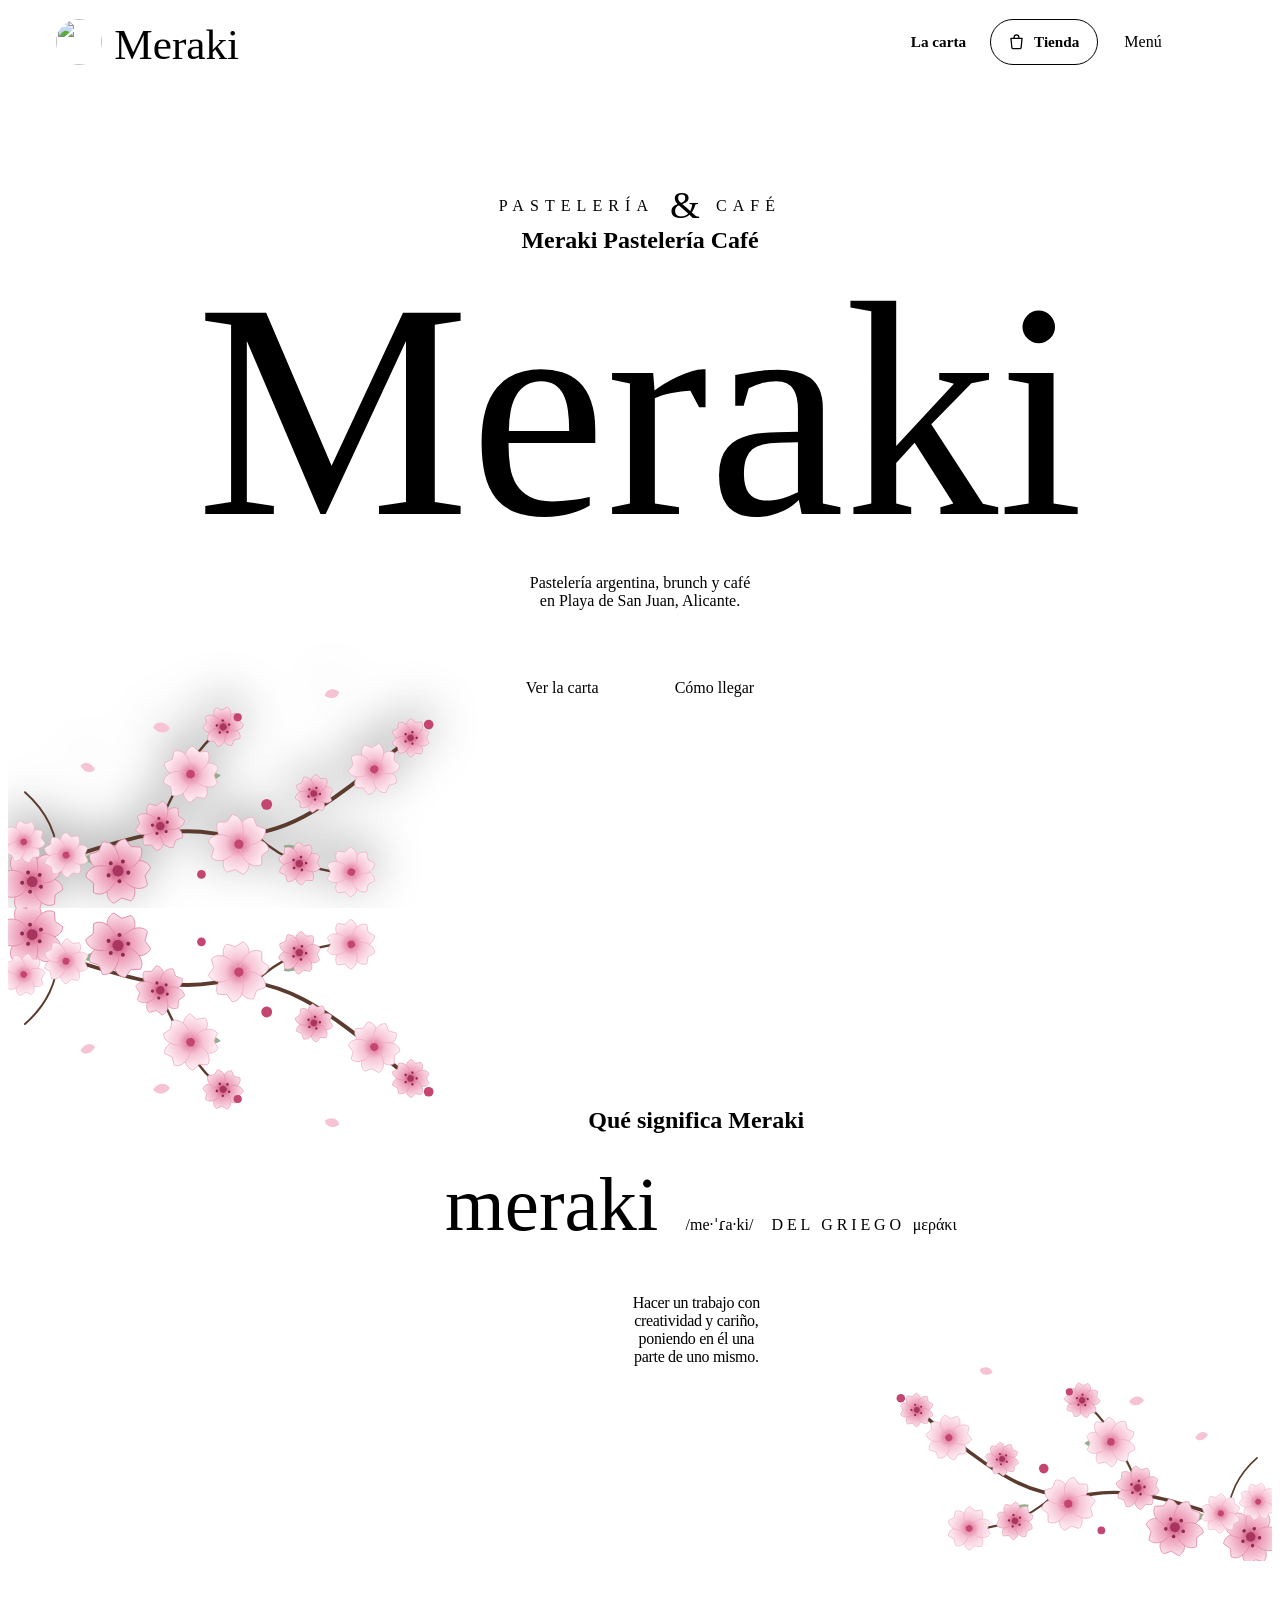
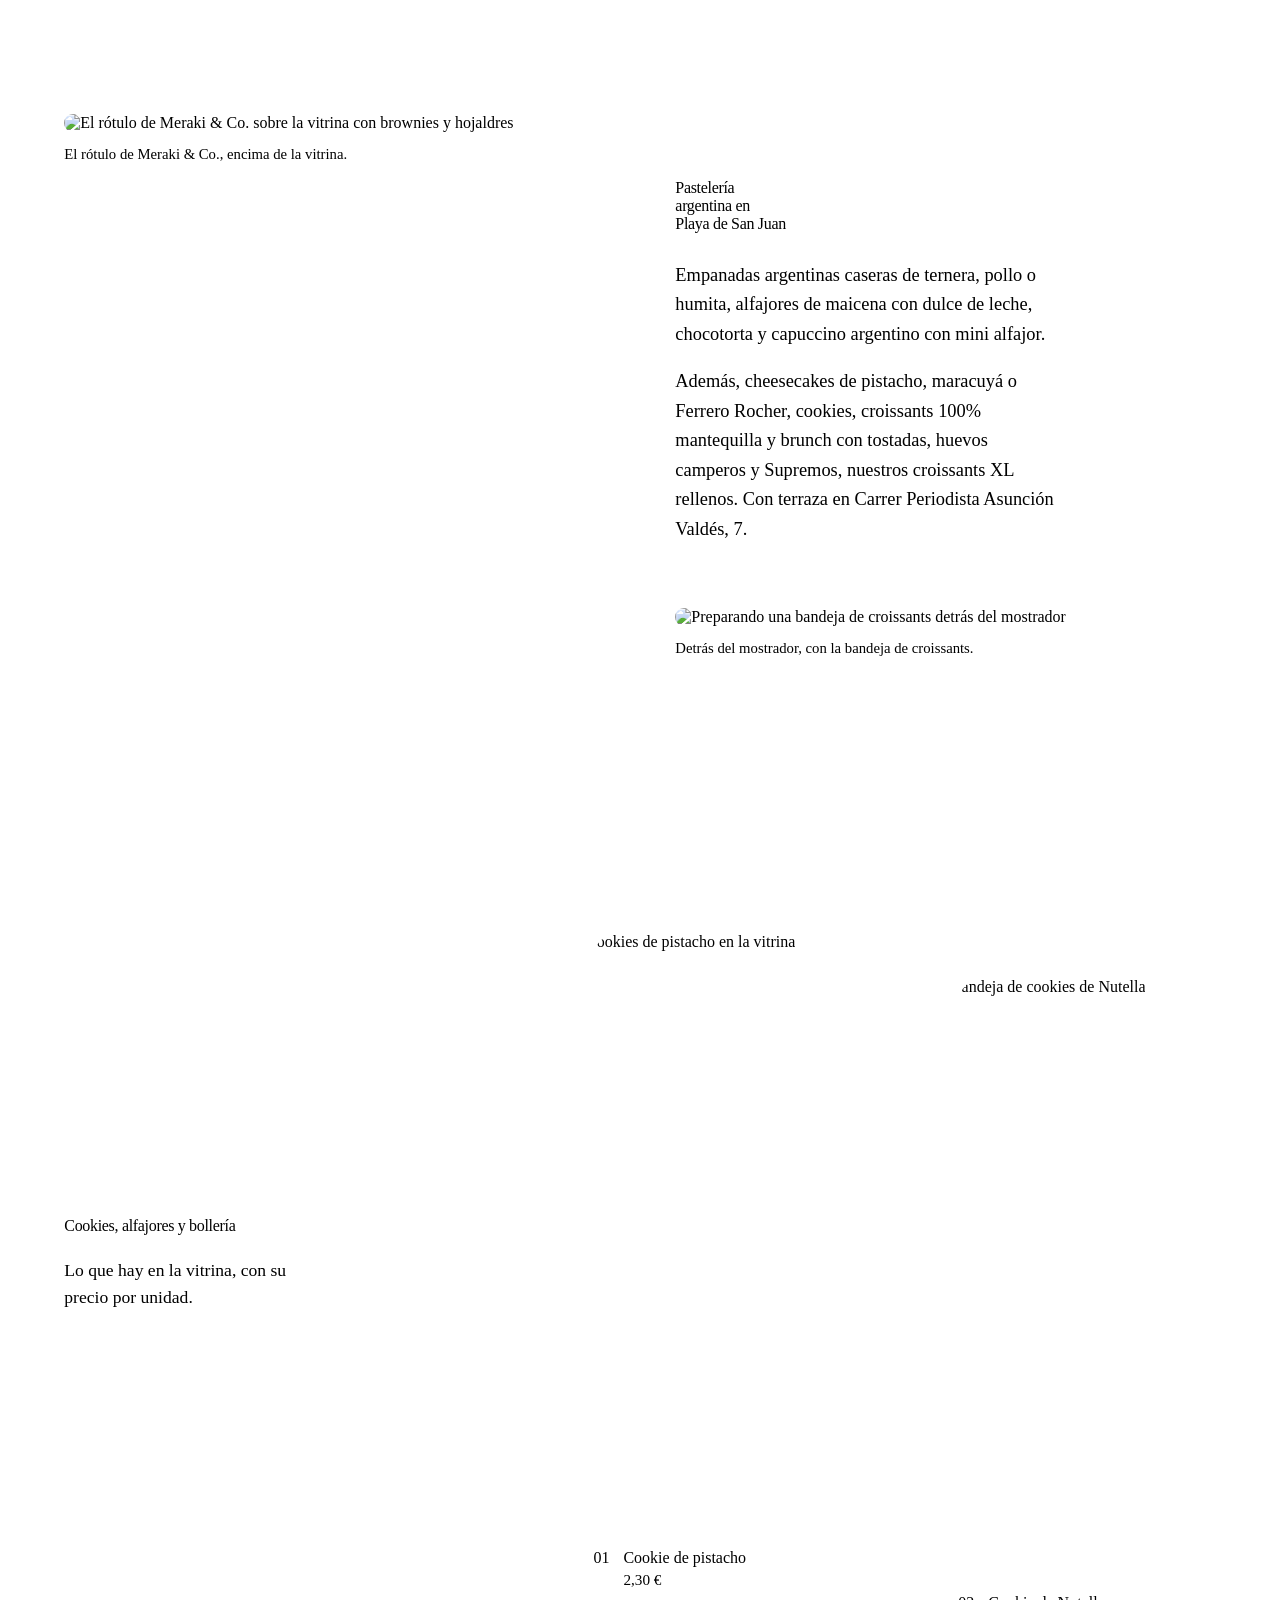
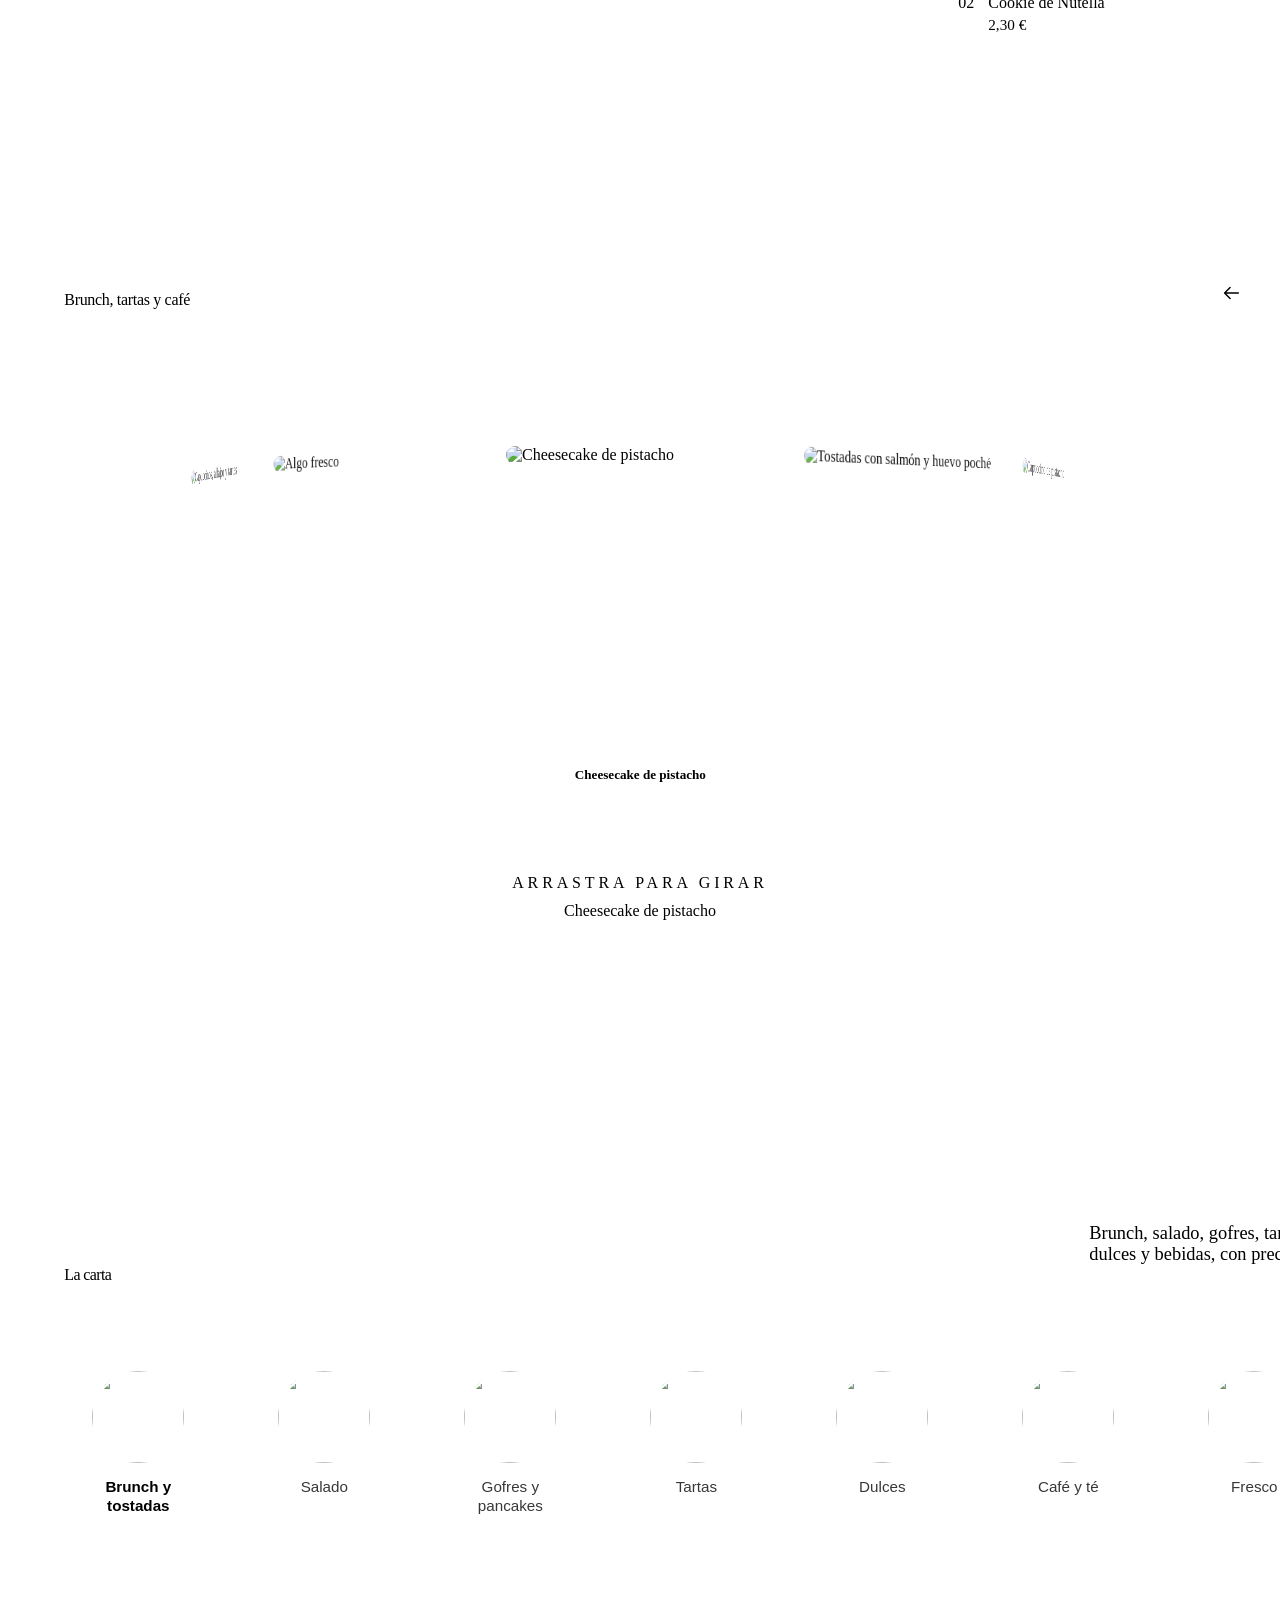
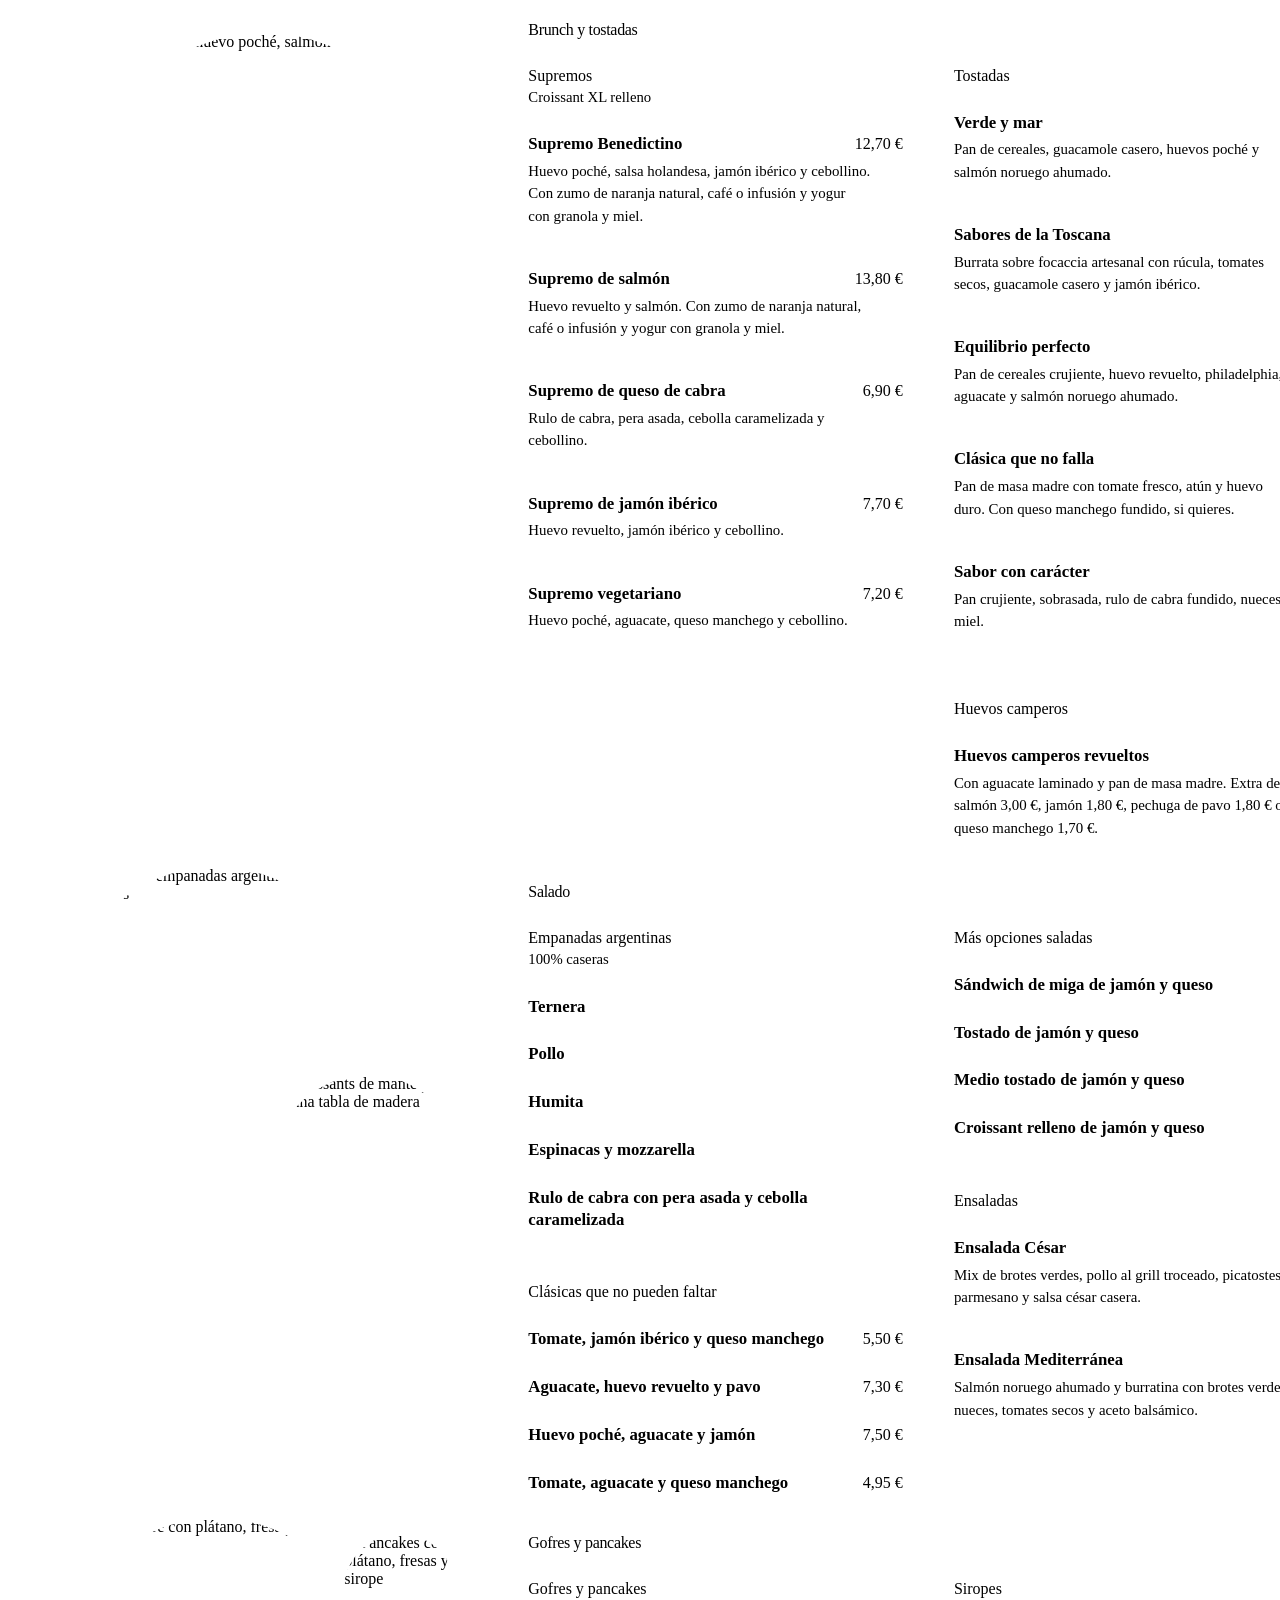
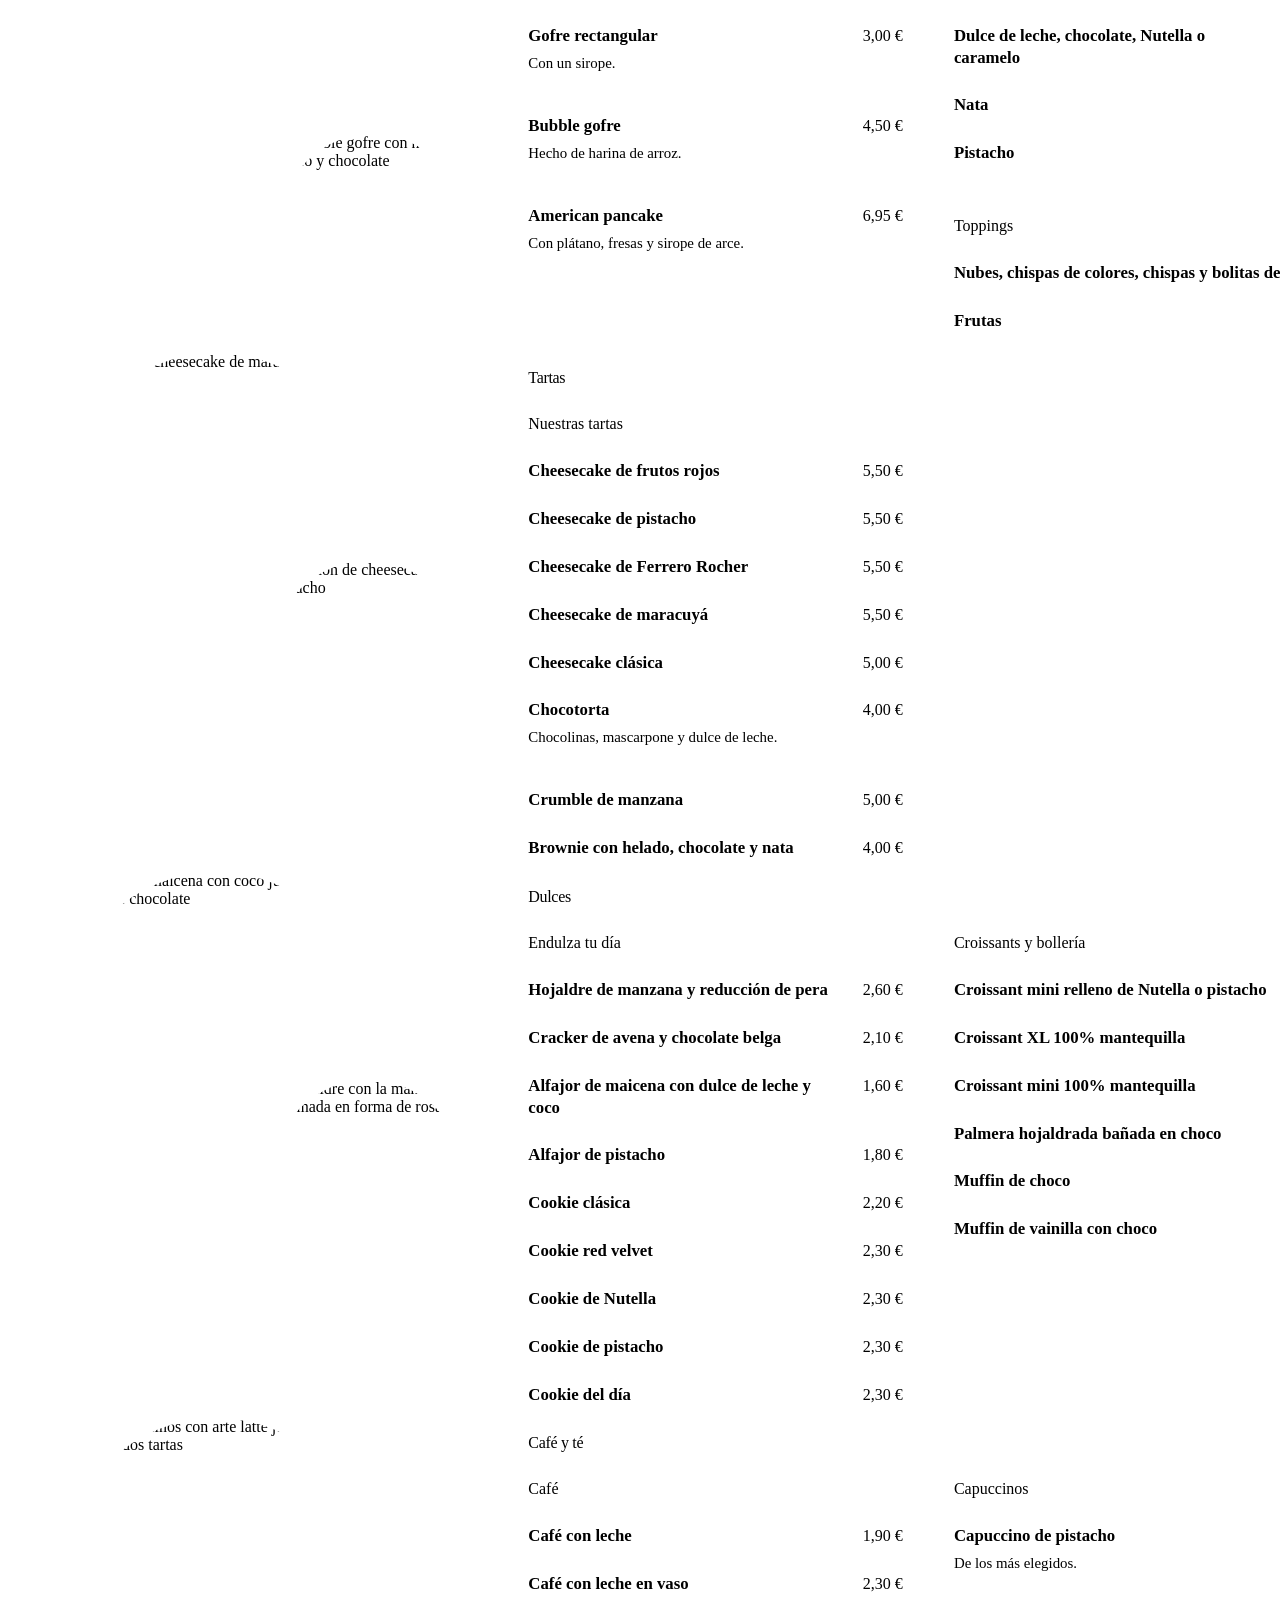
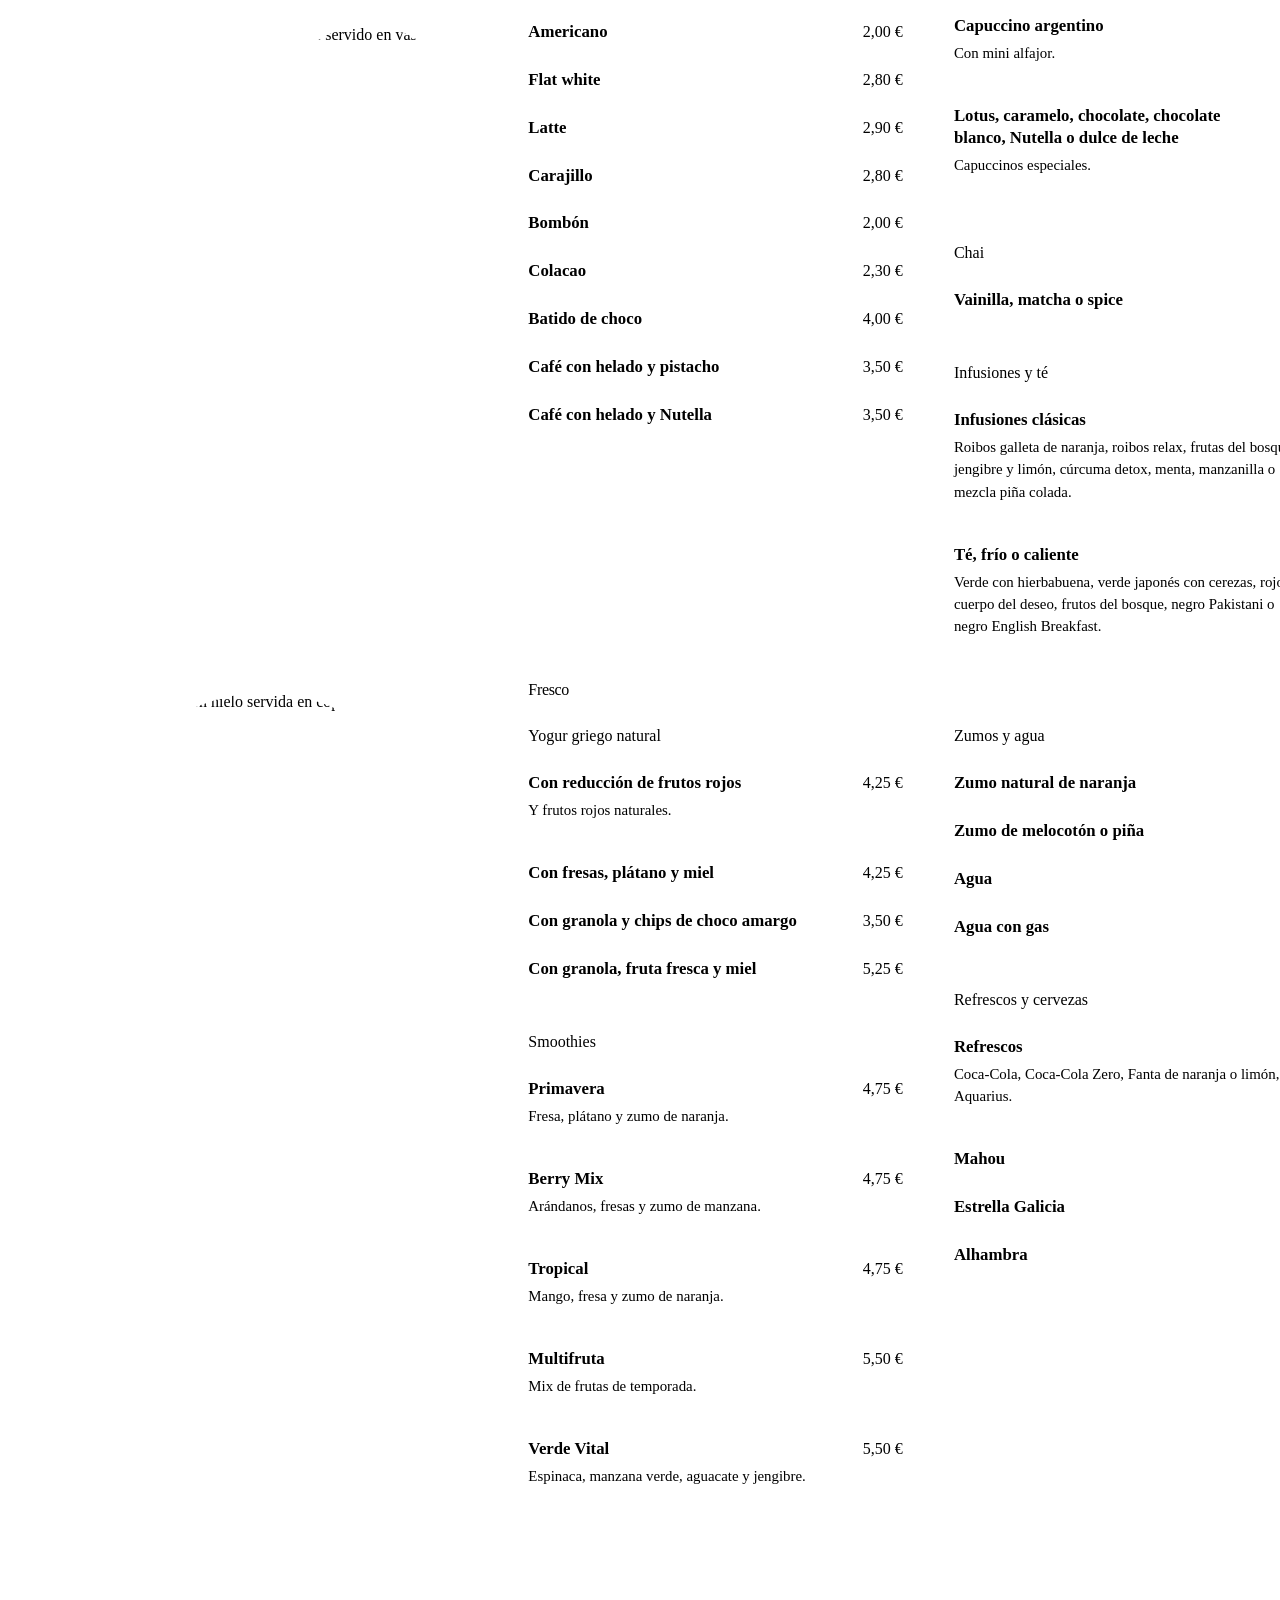
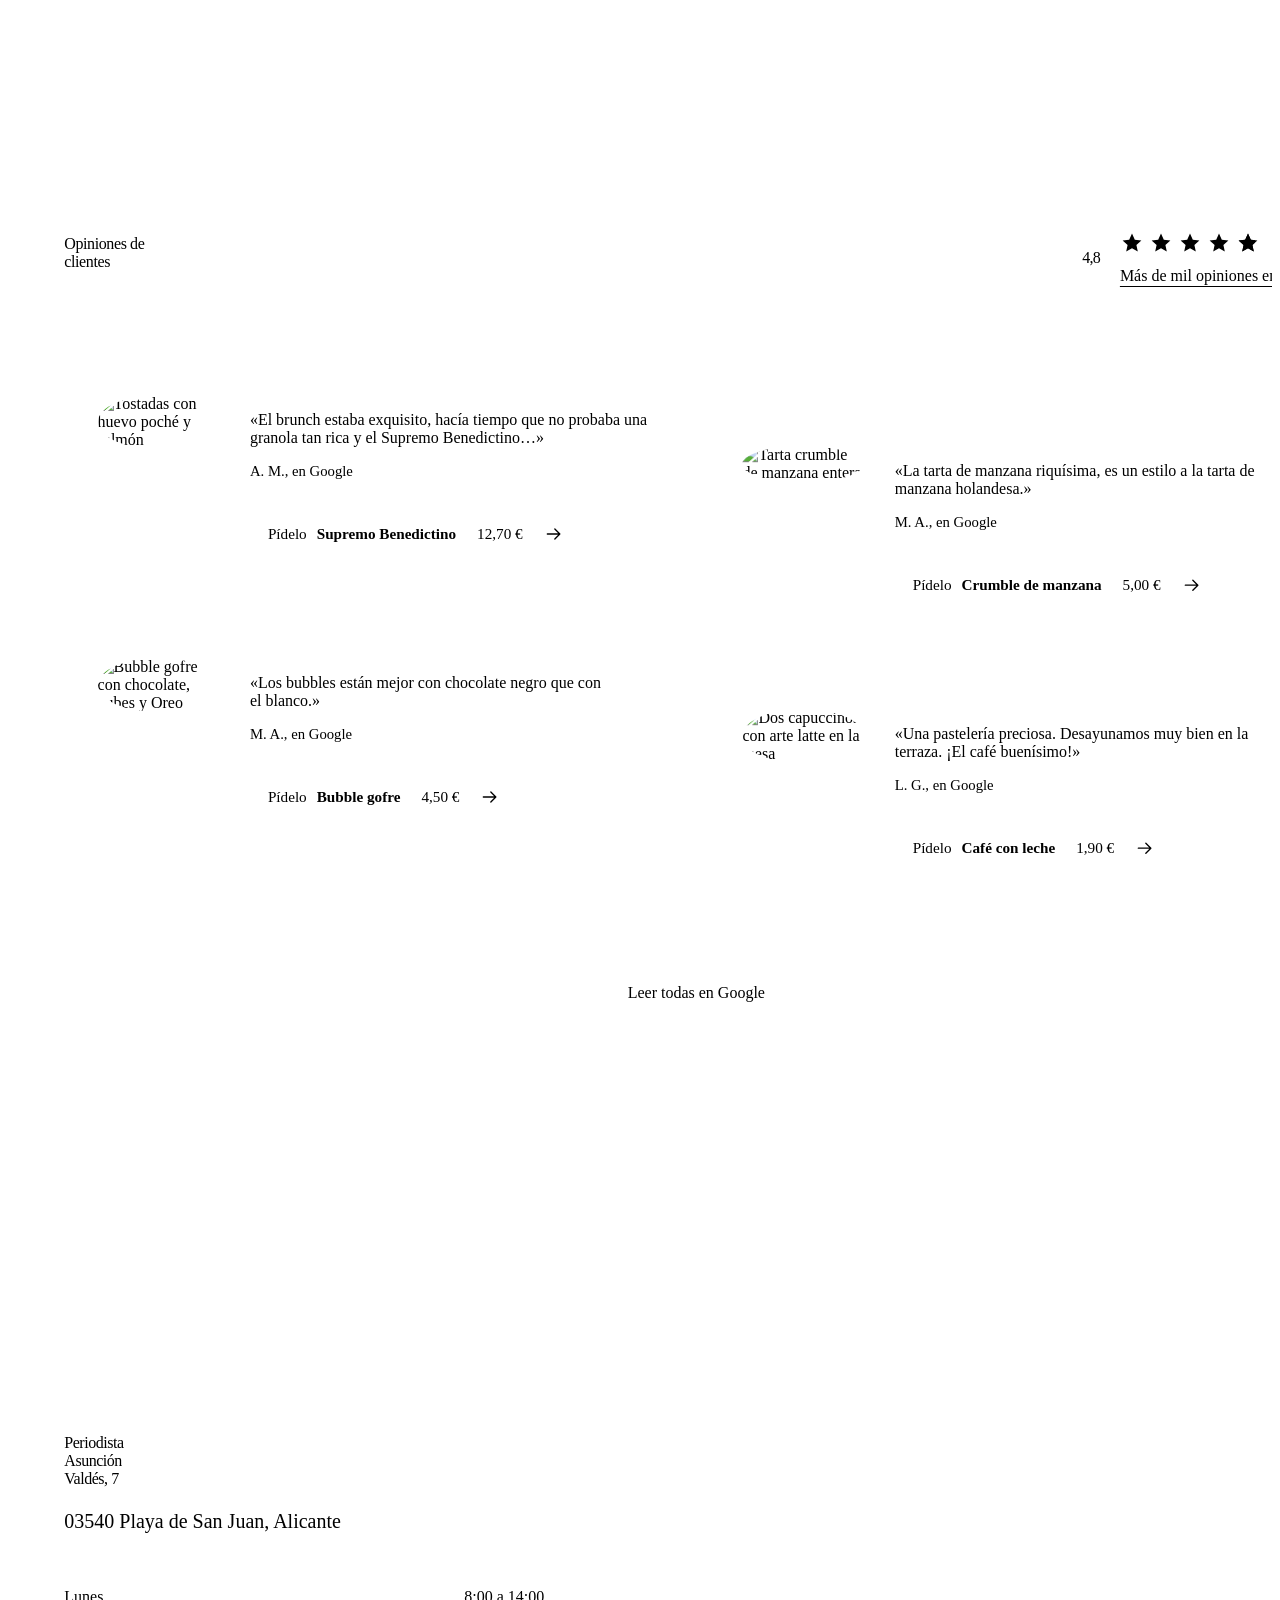
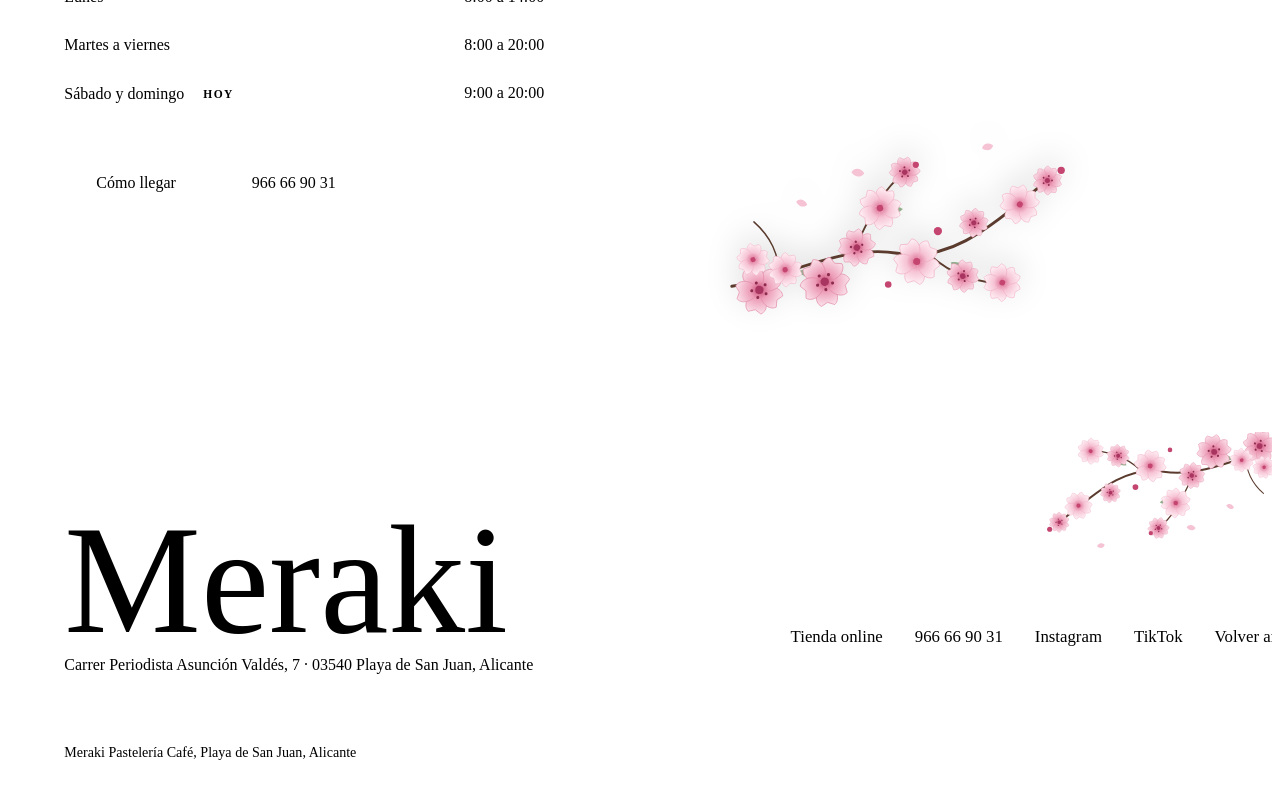
==== commit ebac65d0: "Flores rosas del rótulo de la fachada por la web - Ramas de flores en SVG (sprite: blossom, blossom-" ====
--- a/index.html
+++ b/index.html
@@ -27,7 +27,7 @@
 <link rel="preload" href="assets/fonts/delafield.woff2" as="font" type="font/woff2" crossorigin>
 <link rel="preload" href="assets/fonts/figtree.woff2" as="font" type="font/woff2" crossorigin>
 <link rel="stylesheet" href="assets/css/style.css">
-<script>document.documentElement.classList.add("js");setTimeout(function(){document.documentElement.classList.add("is-ready")},3000)</script>
+<script>if("scrollRestoration" in history)history.scrollRestoration="manual";document.documentElement.classList.add("js");setTimeout(function(){document.documentElement.classList.add("is-ready")},3000)</script>
 <script type="application/ld+json">
 {
   "@context": "https://schema.org",
@@ -79,7 +79,7 @@
 </script>
 </head>
 <body>
-<svg width="0" height="0" style="position:absolute" aria-hidden="true" focusable="false"><symbol id="rings" viewBox="0 0 600 600"><path d="M525.9 474.0 C500.9 506.3 463.8 535.2 426.8 552.6 C389.7 570.0 344.5 578.5 303.8 578.5 C263.1 578.4 219.6 568.8 182.5 552.5 C145.4 536.3 108.4 511.1 81.3 481.1 C54.2 451.1 30.7 411.4 19.8 372.4 C8.9 333.3 7.5 286.6 16.0 246.9 C24.5 207.2 45.2 165.8 70.6 133.9 C96.0 102.1 131.9 73.9 168.5 55.8 C205.1 37.8 249.4 26.5 290.1 25.6 C330.9 24.7 375.9 33.6 413.0 50.2 C450.0 66.8 486.2 94.4 512.5 125.1 C538.7 155.8 559.8 195.6 570.5 234.6 C581.2 273.5 584.1 318.9 576.7 358.8 C569.2 398.7 550.9 441.7 525.9 474.0" vector-effect="non-scaling-stroke"/><path d="M224.4 570.3 C184.4 558.6 143.8 537.0 112.6 509.9 C81.4 482.9 53.4 446.0 37.1 408.3 C20.8 370.6 12.6 324.8 14.6 283.8 C16.7 242.7 29.5 198.1 49.4 161.8 C69.3 125.4 100.0 90.0 134.0 65.6 C168.0 41.2 211.9 22.3 253.3 15.4 C294.8 8.6 342.6 12.3 382.5 24.5 C422.4 36.7 462.3 61.0 492.7 88.8 C523.2 116.6 549.0 153.6 565.4 191.2 C581.7 228.8 591.7 273.1 590.7 314.2 C589.8 355.3 579.3 401.3 559.7 437.9 C540.1 474.6 507.9 510.5 473.3 534.2 C438.7 557.9 393.7 574.1 352.2 580.1 C310.7 586.1 264.3 582.0 224.4 570.3" vector-effect="non-scaling-stroke"/><path d="M3.2 328.2 C-1.5 286.2 4.1 237.7 19.3 198.2 C34.6 158.6 63.2 119.2 94.8 90.9 C126.5 62.6 168.7 40.8 209.2 28.6 C249.8 16.4 296.1 12.5 338.1 17.5 C380.1 22.5 425.2 36.5 461.4 58.6 C497.6 80.6 532.9 113.7 555.5 149.6 C578.1 185.5 593.2 231.6 596.8 273.8 C600.4 315.9 592.6 363.2 577.2 402.5 C561.7 441.9 534.9 481.0 504.0 509.9 C473.1 538.9 432.1 563.3 391.7 576.2 C351.3 589.1 303.5 593.1 261.5 587.5 C219.5 581.8 175.1 564.9 139.5 542.1 C103.9 519.2 70.4 486.1 47.7 450.5 C25.0 414.8 7.9 370.3 3.2 328.2" vector-effect="non-scaling-stroke"/></symbol><symbol id="star" viewBox="0 0 24 24"><path d="M12 2.6l2.8 6.1 6.6.7-5 4.5 1.4 6.6L12 17.2l-5.8 3.3 1.4-6.6-5-4.5 6.6-.7z"/></symbol><symbol id="arrow" viewBox="0 0 24 24"><path d="M4 12h15m-6-6 6 6-6 6" fill="none" stroke="currentColor" stroke-width="1.6" stroke-linecap="round" stroke-linejoin="round"/></symbol><symbol id="bag" viewBox="0 0 24 24"><path d="M5 8h14l-1.2 12.2a1 1 0 0 1-1 .8H7.2a1 1 0 0 1-1-.8zM9 8V6.5a3 3 0 0 1 6 0V8" fill="none" stroke="currentColor" stroke-width="1.6" stroke-linecap="round" stroke-linejoin="round"/></symbol><symbol id="heart" viewBox="0 0 24 24"><path d="M12 20s-7.5-4.4-7.5-10A4.3 4.3 0 0 1 12 7.4 4.3 4.3 0 0 1 19.5 10c0 5.6-7.5 10-7.5 10z" fill="none" stroke="currentColor" stroke-width="1.5" stroke-linejoin="round"/></symbol></svg>
+<svg width="0" height="0" style="position:absolute" aria-hidden="true" focusable="false"><symbol id="rings" viewBox="0 0 600 600"><path d="M525.9 474.0 C500.9 506.3 463.8 535.2 426.8 552.6 C389.7 570.0 344.5 578.5 303.8 578.5 C263.1 578.4 219.6 568.8 182.5 552.5 C145.4 536.3 108.4 511.1 81.3 481.1 C54.2 451.1 30.7 411.4 19.8 372.4 C8.9 333.3 7.5 286.6 16.0 246.9 C24.5 207.2 45.2 165.8 70.6 133.9 C96.0 102.1 131.9 73.9 168.5 55.8 C205.1 37.8 249.4 26.5 290.1 25.6 C330.9 24.7 375.9 33.6 413.0 50.2 C450.0 66.8 486.2 94.4 512.5 125.1 C538.7 155.8 559.8 195.6 570.5 234.6 C581.2 273.5 584.1 318.9 576.7 358.8 C569.2 398.7 550.9 441.7 525.9 474.0" vector-effect="non-scaling-stroke"/><path d="M224.4 570.3 C184.4 558.6 143.8 537.0 112.6 509.9 C81.4 482.9 53.4 446.0 37.1 408.3 C20.8 370.6 12.6 324.8 14.6 283.8 C16.7 242.7 29.5 198.1 49.4 161.8 C69.3 125.4 100.0 90.0 134.0 65.6 C168.0 41.2 211.9 22.3 253.3 15.4 C294.8 8.6 342.6 12.3 382.5 24.5 C422.4 36.7 462.3 61.0 492.7 88.8 C523.2 116.6 549.0 153.6 565.4 191.2 C581.7 228.8 591.7 273.1 590.7 314.2 C589.8 355.3 579.3 401.3 559.7 437.9 C540.1 474.6 507.9 510.5 473.3 534.2 C438.7 557.9 393.7 574.1 352.2 580.1 C310.7 586.1 264.3 582.0 224.4 570.3" vector-effect="non-scaling-stroke"/><path d="M3.2 328.2 C-1.5 286.2 4.1 237.7 19.3 198.2 C34.6 158.6 63.2 119.2 94.8 90.9 C126.5 62.6 168.7 40.8 209.2 28.6 C249.8 16.4 296.1 12.5 338.1 17.5 C380.1 22.5 425.2 36.5 461.4 58.6 C497.6 80.6 532.9 113.7 555.5 149.6 C578.1 185.5 593.2 231.6 596.8 273.8 C600.4 315.9 592.6 363.2 577.2 402.5 C561.7 441.9 534.9 481.0 504.0 509.9 C473.1 538.9 432.1 563.3 391.7 576.2 C351.3 589.1 303.5 593.1 261.5 587.5 C219.5 581.8 175.1 564.9 139.5 542.1 C103.9 519.2 70.4 486.1 47.7 450.5 C25.0 414.8 7.9 370.3 3.2 328.2" vector-effect="non-scaling-stroke"/></symbol><symbol id="star" viewBox="0 0 24 24"><path d="M12 2.6l2.8 6.1 6.6.7-5 4.5 1.4 6.6L12 17.2l-5.8 3.3 1.4-6.6-5-4.5 6.6-.7z"/></symbol><symbol id="arrow" viewBox="0 0 24 24"><path d="M4 12h15m-6-6 6 6-6 6" fill="none" stroke="currentColor" stroke-width="1.6" stroke-linecap="round" stroke-linejoin="round"/></symbol><symbol id="bag" viewBox="0 0 24 24"><path d="M5 8h14l-1.2 12.2a1 1 0 0 1-1 .8H7.2a1 1 0 0 1-1-.8zM9 8V6.5a3 3 0 0 1 6 0V8" fill="none" stroke="currentColor" stroke-width="1.6" stroke-linecap="round" stroke-linejoin="round"/></symbol><defs><radialGradient id="petal-a" cx="0" cy="0" r="11" gradientUnits="userSpaceOnUse"><stop offset="0" stop-color="#c4456f"/><stop offset=".38" stop-color="#ec9bb6"/><stop offset="1" stop-color="#fbe1ea"/></radialGradient><radialGradient id="petal-b" cx="0" cy="0" r="11" gradientUnits="userSpaceOnUse"><stop offset="0" stop-color="#d9688f"/><stop offset=".45" stop-color="#f6c3d4"/><stop offset="1" stop-color="#fff1f5"/></radialGradient></defs><symbol id="blossom" viewBox="-12 -12 24 24" overflow="visible"><g fill="url(#petal-a)" stroke="#e28aa7" stroke-width=".3"><path id="petal" d="M0 0C-5-3-6.2-8.6-3-10.8L0-9.4 3-10.8C6.2-8.6 5-3 0 0Z"/><use href="#petal" transform="rotate(72)"/><use href="#petal" transform="rotate(144)"/><use href="#petal" transform="rotate(216)"/><use href="#petal" transform="rotate(288)"/></g><circle r="1.9" fill="#a83460"/><g fill="#8e2b4f"><circle cx="0" cy="-3.6" r=".7"/><circle cx="3.4" cy="-1.1" r=".7"/><circle cx="2.1" cy="2.9" r=".7"/><circle cx="-2.1" cy="2.9" r=".7"/><circle cx="-3.4" cy="-1.1" r=".7"/></g></symbol><symbol id="blossom-l" viewBox="-12 -12 24 24" overflow="visible"><g fill="url(#petal-b)" stroke="#f0aac0" stroke-width=".3"><use href="#petal"/><use href="#petal" transform="rotate(72)"/><use href="#petal" transform="rotate(144)"/><use href="#petal" transform="rotate(216)"/><use href="#petal" transform="rotate(288)"/></g><circle r="1.7" fill="#c4456f"/></symbol><symbol id="branch" viewBox="0 0 360 260" overflow="visible"><g fill="none" stroke="#5a3b2e" stroke-linecap="round"><path d="M-10 26C50 36 110 72 170 62S272 92 334 142" stroke-width="3.2"/><path d="M122 64C140 100 150 128 178 150" stroke-width="2"/><path d="M196 70C220 42 248 32 284 28" stroke-width="2"/><path d="M40 34C44 60 30 82 14 96" stroke-width="1.6"/></g><g fill="#8fae8b"><path d="M150 108c10-6 20-4 26 2-10 6-20 5-26-2z"/><path d="M228 52c4-10 13-14 21-12-4 10-13 14-21 12z"/><path d="M300 112c10 0 17 6 19 14-10 0-17-6-19-14z"/><path d="M62 42c8-8 18-9 25-5-8 8-18 9-25 5z"/></g><use href="#blossom" x="-8" y="-6" width="56" height="56" transform="rotate(-12 20 22)"/><use href="#blossom-l" x="28" y="24" width="40" height="40" transform="rotate(20 48 44)"/><use href="#blossom" x="62" y="2" width="58" height="58" transform="rotate(8 91 31)"/><use href="#blossom-l" x="-6" y="36" width="38" height="38" transform="rotate(30 13 55)"/><use href="#blossom" x="104" y="46" width="44" height="44" transform="rotate(-25 126 68)"/><use href="#blossom-l" x="126" y="86" width="50" height="50" transform="rotate(15 151 111)"/><use href="#blossom" x="160" y="132" width="36" height="36" transform="rotate(40 178 150)"/><use href="#blossom-l" x="164" y="26" width="54" height="54" transform="rotate(-8 191 53)"/><use href="#blossom" x="222" y="18" width="38" height="38" transform="rotate(22 241 37)"/><use href="#blossom-l" x="262" y="8" width="44" height="44" transform="rotate(-18 284 30)"/><use href="#blossom" x="236" y="78" width="34" height="34" transform="rotate(12 253 95)"/><use href="#blossom-l" x="280" y="92" width="46" height="46" transform="rotate(-30 303 115)"/><use href="#blossom" x="316" y="124" width="34" height="34" transform="rotate(18 333 141)"/><g fill="#c4456f"><circle cx="214" cy="86" r="4.5"/><circle cx="348" cy="152" r="4"/><circle cx="160" cy="28" r="3.6"/><circle cx="190" cy="158" r="3.4"/></g><g fill="#f6c3d4"><path d="M120 150c4-6 11-6 14-1-4 6-11 6-14 1z"/><path d="M262 176c5-4 11-2 12 3-5 4-11 2-12-3z"/><path d="M60 118c3-6 9-7 12-3-3 6-9 7-12 3z"/></g></symbol><symbol id="heart" viewBox="0 0 24 24"><path d="M12 20s-7.5-4.4-7.5-10A4.3 4.3 0 0 1 12 7.4 4.3 4.3 0 0 1 19.5 10c0 5.6-7.5 10-7.5 10z" fill="none" stroke="currentColor" stroke-width="1.5" stroke-linejoin="round"/></symbol></svg>
 <a class="skip" href="#carta">Saltar a la carta</a>
 
 <header class="nav" id="nav">
@@ -120,6 +120,7 @@
     <div class="hero__panel hp-c"><video muted loop playsinline preload="none" poster="assets/img/poster-hero-c.webp" data-src="assets/video/hero-c.mp4"></video></div>
   </div>
   <div class="hero__shade" aria-hidden="true"></div>
+  <svg class="flor flor--hero" viewBox="0 0 360 260" aria-hidden="true" focusable="false"><use href="#branch"/></svg>
   <div class="hero__content">
     <p class="hero__kicker"><span>Pastelería</span><span class="amp">&amp;</span><span>Café</span></p>
     <h1 class="hero__word"><span class="visually-hidden">Meraki Pastelería Café</span><span class="hero__script" aria-hidden="true">Meraki</span></h1>
@@ -139,6 +140,8 @@
     <p class="meraki__quote" data-words>Hacer un trabajo con creatividad y cariño, poniendo en él una parte de uno mismo.</p>
   </div>
   <svg class="rings meraki__rings spin-slow" viewBox="0 0 600 600" aria-hidden="true" focusable="false"><use href="#rings"/></svg>
+  <svg class="flor flor--tl" viewBox="0 0 360 260" aria-hidden="true" focusable="false"><use href="#branch"/></svg>
+  <svg class="flor flor--br" viewBox="0 0 360 260" aria-hidden="true" focusable="false"><use href="#branch"/></svg>
 </section>
 
 <!-- ============ EL LOCAL ============ -->
@@ -243,6 +246,7 @@
     <div class="visita__map">
       <div class="disc disc--map"><iframe title="Mapa de Meraki Pastelería Café" src="https://maps.google.com/maps?q=Meraki+Pastelería+Café+Carrer+Periodista+Asunción+Valdés+7+Alicante&z=16&output=embed" loading="lazy" referrerpolicy="no-referrer-when-downgrade"></iframe></div>
       <svg class="rings spin-slow" viewBox="0 0 600 600" aria-hidden="true" focusable="false"><use href="#rings"/></svg>
+      <svg class="flor flor--disc" viewBox="0 0 360 260" aria-hidden="true" focusable="false"><use href="#branch"/></svg>
     </div>
   </div>
 </section>
@@ -250,6 +254,7 @@
 
 <!-- ============ FOOTER ============ -->
 <footer class="foot">
+  <svg class="flor flor--foot" viewBox="0 0 360 260" aria-hidden="true" focusable="false"><use href="#branch"/></svg>
   <div class="wrap foot__in">
     <div class="foot__brand"><p class="foot__word" aria-hidden="true">Meraki</p><address class="foot__tag">Carrer Periodista Asunción Valdés, 7 · 03540 Playa de San Juan, Alicante</address></div>
     <nav class="foot__links" aria-label="Contacto y redes">
--- a/assets/css/style.css
+++ b/assets/css/style.css
@@ -142,6 +142,25 @@
 .meraki__quote { margin-top: clamp(28px, 3vw, 44px); max-width: 22ch; font: 500 clamp(2rem, 4.4vw, 4.4rem)/1.1 var(--font-display); letter-spacing: -0.02em; text-wrap: balance; color: var(--color-ink); }
 .meraki__sign { margin-top: clamp(28px, 3vw, 40px); font: 400 clamp(1.1rem, 1.4vw, 1.35rem)/1.4 var(--font-display); font-style: italic; color: var(--color-ink-2); }
 .meraki__rings { left: 50%; top: 50%; width: min(120vw, 1100px); height: min(120vw, 1100px); translate: -50% -50%; opacity: 0.35; }
+
+/* ---------- Ramas de flores rosas (como las del rótulo de la fachada) ---------- */
+.flor { position: absolute; z-index: 0; height: auto; overflow: visible; pointer-events: none; transform-origin: 0 0; }
+.flor--tl { left: 0; top: 0; width: clamp(230px, 34vw, 580px); }
+.flor--br { right: 0; bottom: 0; width: clamp(200px, 30vw, 520px); transform: rotate(180deg); transform-origin: center; }
+.flor--hero { left: 0; bottom: 0; width: clamp(220px, 34vw, 520px); transform: scaleY(-1); transform-origin: center; filter: drop-shadow(0 10px 24px rgb(0 0 0 / 0.35)); }
+/* Junto a un círculo (mapa de Visítanos, fotos de la tienda): sale de abajo a la izquierda y lo abraza */
+.flor--disc { left: -10%; bottom: -6%; z-index: 2; width: 62%; transform: scaleY(-1); transform-origin: center; filter: drop-shadow(0 8px 16px rgb(0 0 0 / 0.12)); }
+/* Footer: esquina superior derecha, como en el rótulo */
+.flor--foot { right: 0; top: 0; width: clamp(170px, 18vw, 280px); transform: scaleX(-1); transform-origin: center; }
+.foot__in { position: relative; z-index: 1; }
+@media (prefers-reduced-motion: no-preference) {
+  .flor use { transform-origin: 0 0; animation: sway 9s ease-in-out infinite alternate; }
+  .flor--br use { animation-delay: -4s; }
+  .flor--hero use { animation-delay: -2s; }
+  .flor--disc use { animation-delay: -6s; }
+  .flor--foot use { animation-delay: -3s; }
+}
+@keyframes sway { from { transform: rotate(-1.2deg); } to { transform: rotate(1.4deg); } }
 
 /* ---------- El local ---------- */
 .local { padding-block: var(--sec); background: var(--color-paper); }
@@ -395,6 +414,14 @@
   .tab__disc { width: 76px; height: 76px; }
   .js .tabs { margin-inline: calc(var(--pad) * -1); padding-inline: var(--pad); justify-content: flex-start; }
   .mesa__ctrl { display: none; }
+  .meraki { padding-block: 160px; }
+  .flor--tl { width: 200px; }
+  .flor--br { width: 180px; }
+  .flor--hero { width: 200px; }
+  .mesa { padding-top: 80px; }
+  .c3d { --w: min(60vw, 250px); margin-top: 28px; }
+  .js .c3d { perspective: 1000px; height: calc(var(--w) * 1.33 + 60px); }
+  .js .c3d__cap { display: none; }
 }
 @media (prefers-reduced-motion: reduce) {
   html { scroll-behavior: auto; }
